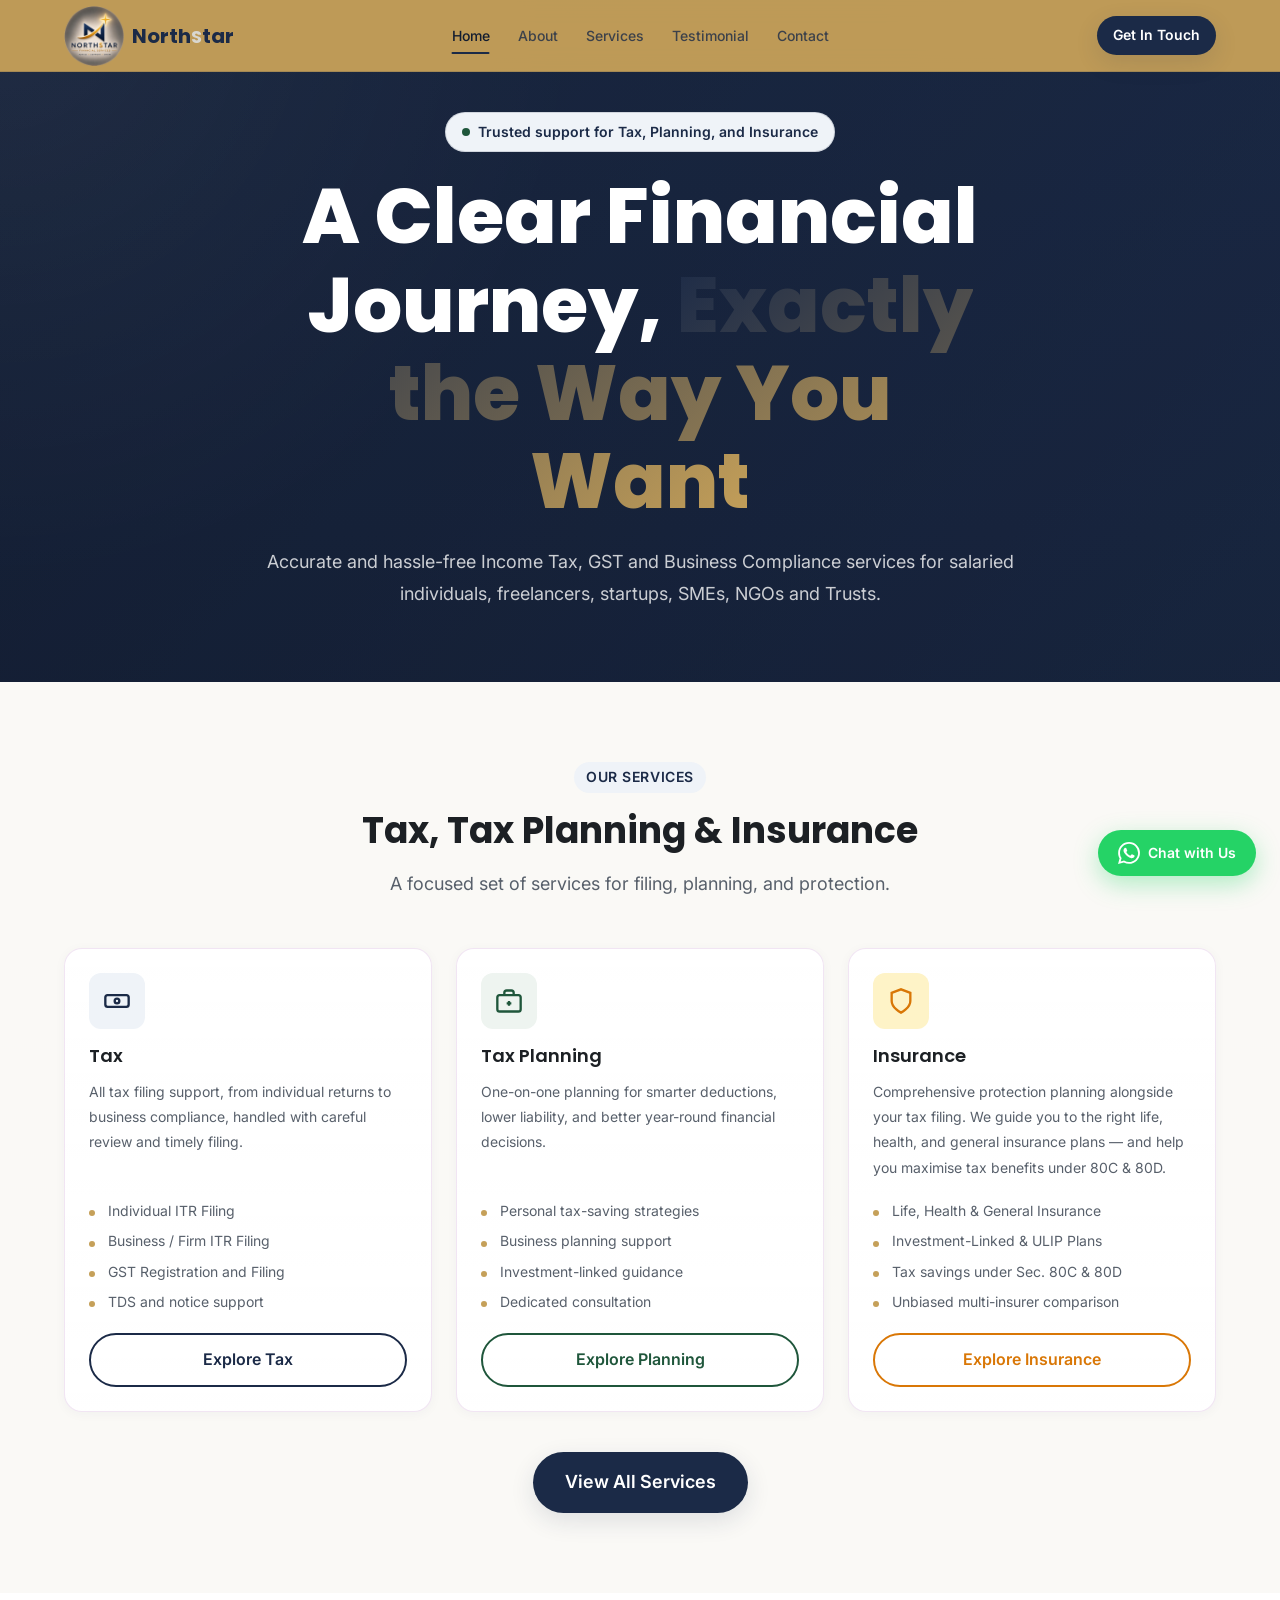
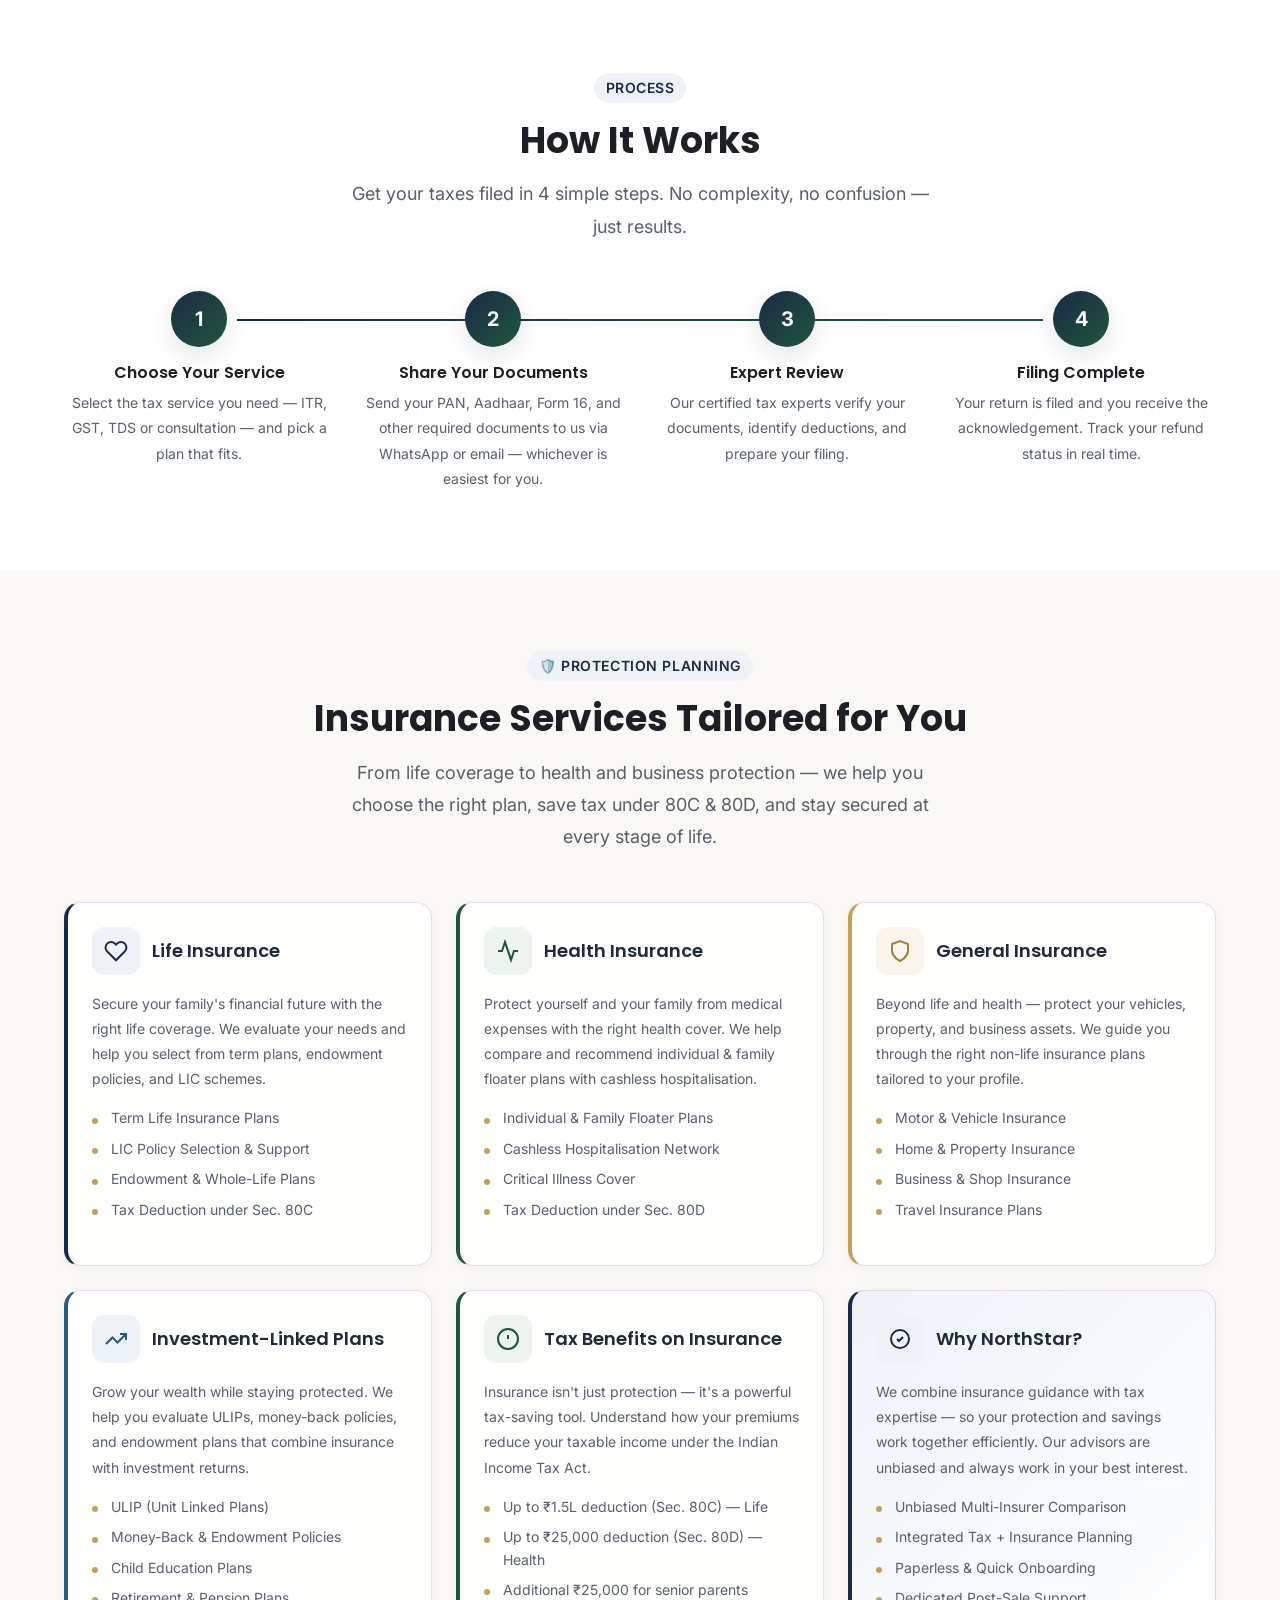
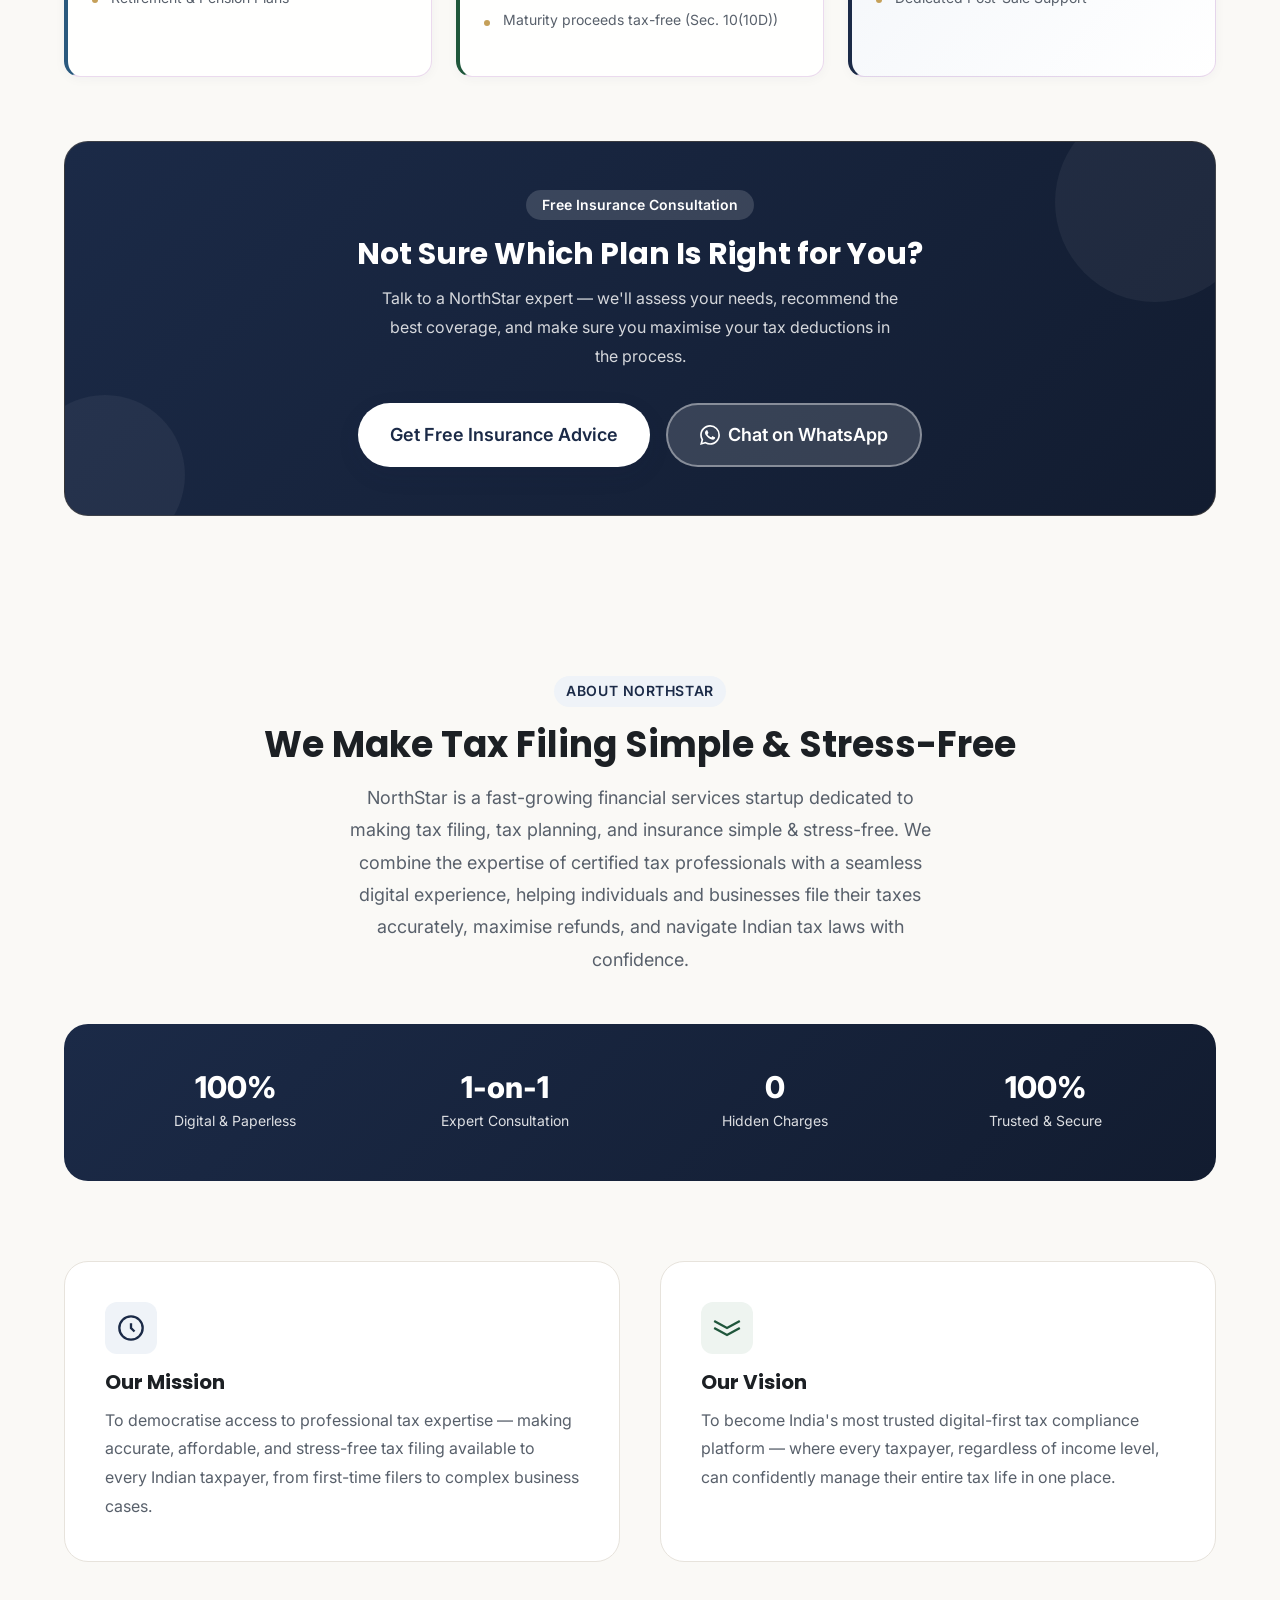
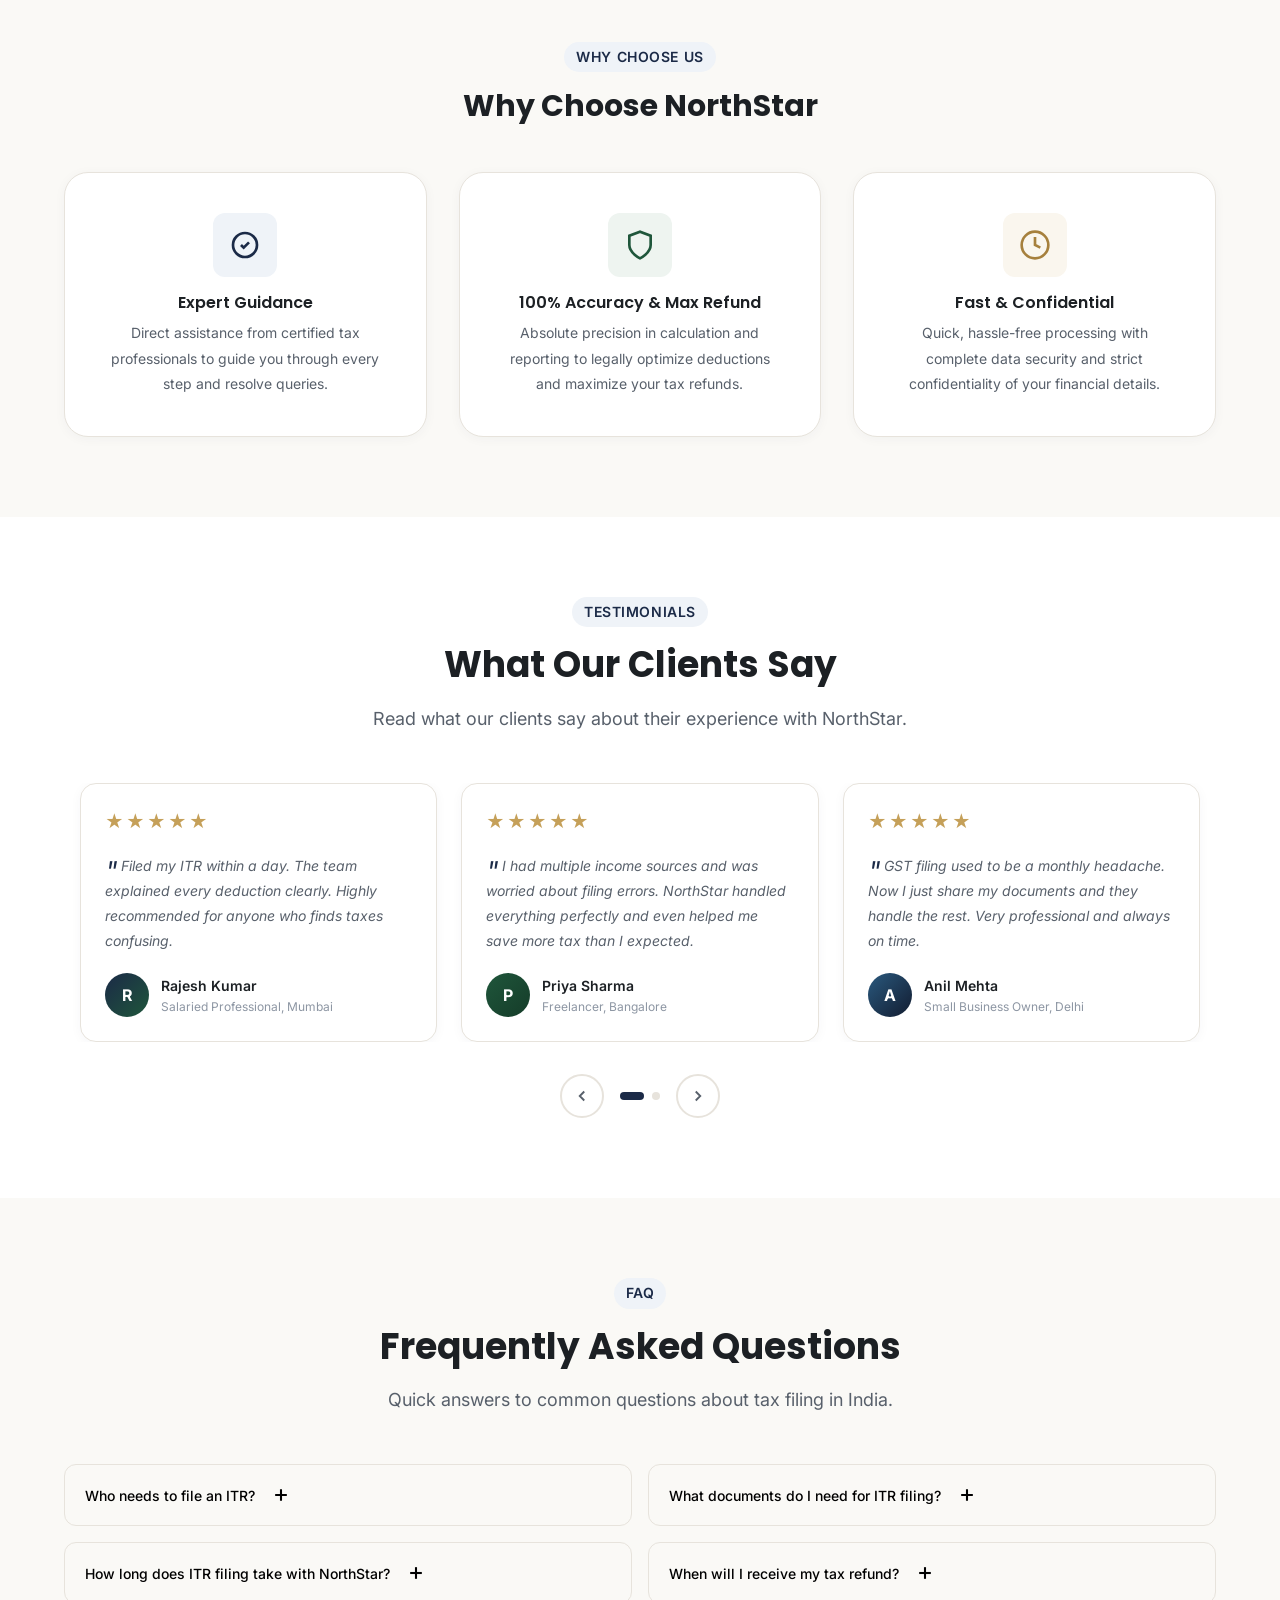
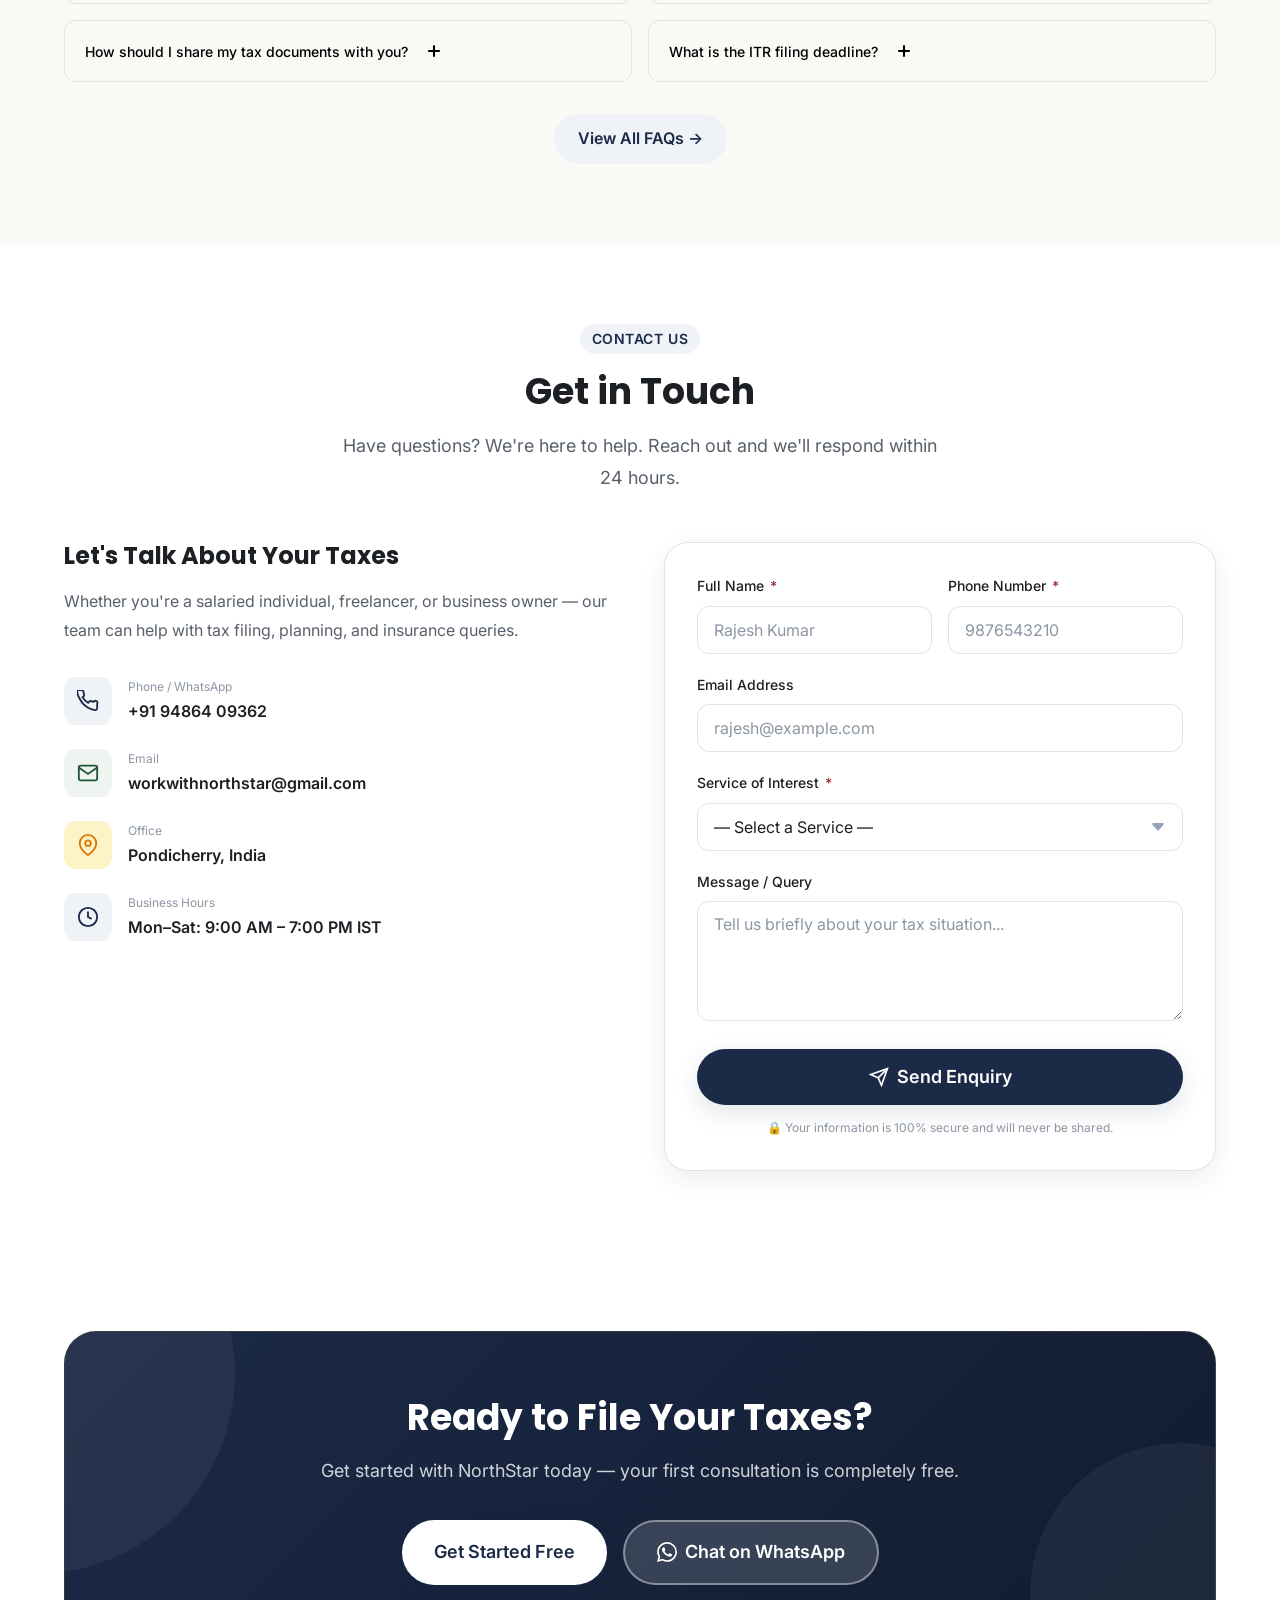
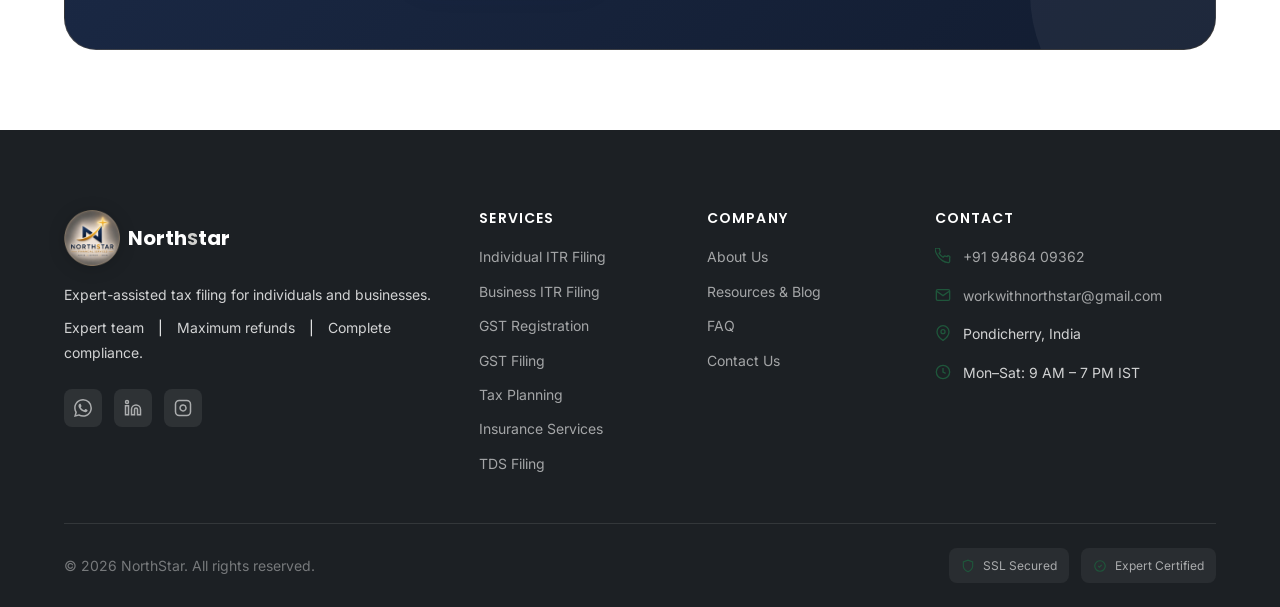
==== index.html @ 9c57ac8d "Configure git repository at project root and add frontend files" ====
<!DOCTYPE html>
<html lang="en">

<head>
  <meta charset="UTF-8" />
  <meta name="viewport" content="width=device-width, initial-scale=1.0" />
  <title>NorthStar — Tax, Tax Planning & Insurance Services</title>
  <meta name="description"
    content="NorthStar helps with income tax filing, tax planning, and insurance support, with expert guidance for individuals and businesses across India." />
  <meta name="keywords"
    content="tax services, tax planning, insurance services, income tax filing, ITR filing, GST filing, expert tax services India" />
  <link rel="canonical" href="https://www.taxease.in/" />
  <!-- OG Tags -->
  <meta property="og:title" content="NorthStar — Tax, Tax Planning & Insurance Services" />
  <meta property="og:description"
    content="Expert-guided tax filing, tax planning, and insurance support for individuals and businesses." />
  <meta property="og:type" content="website" />
  <meta property="og:url" content="https://www.taxease.in/" />
  <!-- Fonts -->
  <link rel="preconnect" href="https://fonts.googleapis.com" />
  <link rel="preconnect" href="https://fonts.gstatic.com" crossorigin />
  <link
    href="https://fonts.googleapis.com/css2?family=Inter:wght@400;500;600;700;800&family=Poppins:wght@500;600;700;800&display=swap"
    rel="stylesheet" />
  <!-- Styles -->
  <link rel="stylesheet" href="css/variables.css" />
  <link rel="stylesheet" href="css/reset.css" />
  <link rel="stylesheet" href="css/main.css" />
  <!-- Schema.org JSON-LD -->
  <script type="application/ld+json">
  {
    "@context": "https://schema.org",
    "@type": "LocalBusiness",
    "name": "NorthStar",
    "url": "https://www.taxease.in",
    "telephone": "+91-9486409362",
    "email": "workwithnorthstar@gmail.com",
    "address": {
      "@type": "PostalAddress",
      "addressLocality": "Pondicherry",
      "addressRegion": "Puducherry",
      "addressCountry": "IN"
    },
    "serviceArea": { "@type": "Country", "name": "India" },
    "hasOfferCatalog": {
      "@type": "OfferCatalog",
      "name": "Tax, Tax Planning & Insurance Services",
      "itemListElement": [
        { "@type": "Offer", "itemOffered": { "@type": "Service", "name": "Tax Filing" } },
        { "@type": "Offer", "itemOffered": { "@type": "Service", "name": "Tax Planning" } },
        { "@type": "Offer", "itemOffered": { "@type": "Service", "name": "Insurance Support" } }
      ]
    }
  }
  </script>
</head>

<body>

  <!-- ===== NAVBAR ===== -->
  <nav class="navbar navbar-dark" id="navbar" role="navigation" aria-label="Main navigation">
    <div class="container">
      <div class="navbar-inner">
        <a href="index.html" class="navbar-logo" aria-label="NorthStar Home">
          <img src="assets/images/northstar-logo.png" alt="NorthStar Financial Services" class="navbar-logo-img" />
          <span>North<span class="logo-star">S</span>tar</span>
        </a>
        <ul class="navbar-nav" role="list">
          <li><a href="#home" class="nav-link">Home</a></li>
          <li><a href="#about" class="nav-link">About</a></li>
          <li><a href="#services" class="nav-link">Services</a></li>
          <li><a href="#testimonials" class="nav-link">Testimonial</a></li>
          <li><a href="#contact" class="nav-link">Contact</a></li>
        </ul>
        <div class="navbar-actions">
          <a href="tel:+919486409362" class="navbar-phone" aria-label="Call us">
            <svg width="16" height="16" fill="none" stroke="currentColor" stroke-width="2" viewBox="0 0 24 24"
              aria-hidden="true">
              <path
                d="M22 16.92v3a2 2 0 01-2.18 2 19.79 19.79 0 01-8.63-3.07A19.5 19.5 0 013.07 9.81a19.79 19.79 0 01-3.07-8.68A2 2 0 012 .18h3a2 2 0 012 1.72 12.84 12.84 0 00.7 2.81 2 2 0 01-.45 2.11L6.09 7.91a16 16 0 006 6l1.27-1.27a2 2 0 012.11-.45 12.84 12.84 0 002.81.7A2 2 0 0122 14.92z" />
            </svg>
            +91 94864 09362
          </a>
          <a href="#contact" class="btn btn-primary btn-sm">Get In Touch</a>
        </div>
        <button class="hamburger" id="hamburger" aria-label="Toggle menu" aria-expanded="false"
          aria-controls="mobile-menu">
          <span></span><span></span><span></span>
        </button>
      </div>
    </div>
  </nav>

  <!-- Mobile Menu -->
  <div class="mobile-menu" id="mobile-menu" role="dialog" aria-label="Mobile navigation">
    <a href="#home" class="nav-link">Home</a>
    <a href="#about" class="nav-link">About</a>
    <a href="#services" class="nav-link">Services</a>
    <a href="#testimonials" class="nav-link">Testimonial</a>
    <a href="#contact" class="nav-link">Contact</a>
    <div class="mobile-menu-actions">
      <a href="tel:+919486409362" class="btn btn-outline">📞 +91 94864 09362</a>
      <a href="#contact" class="btn btn-primary">Get In Touch</a>
    </div>
  </div>

  <main>
    <!-- ===== HERO SECTION ===== -->
    <section class="hero hero-cover" id="home" aria-label="Hero">
      <div class="container">
        <div class="hero-center" style="padding: var(--sp-10) 0;">
          <div class="hero-tag hero-tag-dark">
            <span class="dot" aria-hidden="true"></span>
            Trusted support for Tax, Planning, and Insurance
          </div>
          <h1 class="hero-title">
            A Clear Financial Journey, <span class="highlight">Exactly the Way You Want</span>
          </h1>
          <p class="hero-subtitle">
            Accurate and hassle-free Income Tax, GST and Business Compliance services for salaried individuals,
            freelancers, startups, SMEs, NGOs and Trusts.
          </p>

        </div>
      </div>
    </section>


    <!-- ===== SERVICES SECTION ===== -->
    <section class="section section-alt" id="services" aria-labelledby="services-heading">
      <div class="container">
        <div class="section-header">
          <span class="section-tag">Our Services</span>
          <h2 class="section-title" id="services-heading">Tax, Tax Planning & Insurance</h2>
          <p class="section-subtitle">A focused set of services for filing, planning, and protection.</p>
        </div>
        <div class="services-grid">
          <article class="service-card featured-card">
            <div class="service-icon">
              <svg width="28" height="28" fill="none" stroke="currentColor" stroke-width="2" viewBox="0 0 24 24"
                aria-hidden="true">
                <path d="M20 7H4a2 2 0 00-2 2v6a2 2 0 002 2h16a2 2 0 002-2V9a2 2 0 00-2-2z" />
                <circle cx="12" cy="12" r="2" />
                <path d="M6 12h.01M18 12h.01" />
              </svg>
            </div>
            <h3 class="service-title">Tax</h3>
            <p class="service-desc">All tax filing support, from individual returns to business compliance, handled with
              careful review and timely filing.</p>
            <ul class="service-list">
              <li>Individual ITR Filing</li>
              <li>Business / Firm ITR Filing</li>
              <li>GST Registration and Filing</li>
              <li>TDS and notice support</li>
            </ul>
            <a href="pages/services.html" class="btn btn-outline" onclick="setService('Individual ITR Filing')">Explore
              Tax</a>
          </article>
          <article class="service-card featured-card">
            <div class="service-icon green">
              <svg width="28" height="28" fill="none" stroke="currentColor" stroke-width="2" viewBox="0 0 24 24"
                aria-hidden="true">
                <rect x="2" y="7" width="20" height="14" rx="2" />
                <path d="M16 7V5a2 2 0 00-2-2h-4a2 2 0 00-2 2v2" />
                <line x1="12" y1="12" x2="12" y2="16" />
                <line x1="10" y1="14" x2="14" y2="14" />
              </svg>
            </div>
            <h3 class="service-title">Tax Planning</h3>
            <p class="service-desc">One-on-one planning for smarter deductions, lower liability, and better year-round
              financial decisions.</p>
            <ul class="service-list">
              <li>Personal tax-saving strategies</li>
              <li>Business planning support</li>
              <li>Investment-linked guidance</li>
              <li>Dedicated consultation</li>
            </ul>
            <a href="pages/tax-planning.html" class="btn btn-outline"
              onclick="setService('Tax Planning & Consultation')">Explore Planning</a>
          </article>
          <article class="service-card featured-card" id="insurance">
            <div class="service-icon orange">
              <svg width="28" height="28" fill="none" stroke="currentColor" stroke-width="2" viewBox="0 0 24 24"
                aria-hidden="true">
                <path d="M12 22s8-4 8-10V5l-8-3-8 3v7c0 6 8 10 8 10z" />
              </svg>
            </div>
            <h3 class="service-title">Insurance</h3>
            <p class="service-desc">Comprehensive protection planning alongside your tax filing. We guide you to the
              right life, health, and general insurance plans — and help you maximise tax benefits under 80C &amp; 80D.
            </p>
            <ul class="service-list">
              <li>Life, Health &amp; General Insurance</li>
              <li>Investment-Linked &amp; ULIP Plans</li>
              <li>Tax savings under Sec. 80C &amp; 80D</li>
              <li>Unbiased multi-insurer comparison</li>
            </ul>
            <a href="pages/insurance.html" class="btn btn-outline" onclick="setService('Insurance')">Explore
              Insurance</a>
          </article>
        </div>
        <div style="text-align:center; margin-top: var(--sp-10);">
          <a href="pages/services.html" class="btn btn-primary btn-lg">View All Services</a>
        </div>
      </div>
    </section>

    <!-- ===== HOW IT WORKS ===== -->
    <section class="section" id="how-it-works" aria-labelledby="hiw-heading">
      <div class="container">
        <div class="section-header">
          <span class="section-tag">Process</span>
          <h2 class="section-title" id="hiw-heading">How It Works</h2>
          <p class="section-subtitle">Get your taxes filed in 4 simple steps. No complexity, no confusion — just
            results.</p>
        </div>
        <div class="steps-grid" role="list">
          <div class="step-item" role="listitem">
            <div class="step-number" aria-label="Step 1">1</div>
            <h3 class="step-title">Choose Your Service</h3>
            <p class="step-desc">Select the tax service you need — ITR, GST, TDS or consultation — and pick a plan that
              fits.</p>
          </div>
          <div class="step-item" role="listitem">
            <div class="step-number" aria-label="Step 2">2</div>
            <h3 class="step-title">Share Your Documents</h3>
            <p class="step-desc">Send your PAN, Aadhaar, Form 16, and other required documents to us via WhatsApp or
              email — whichever is easiest for you.</p>
          </div>
          <div class="step-item" role="listitem">
            <div class="step-number" aria-label="Step 3">3</div>
            <h3 class="step-title">Expert Review</h3>
            <p class="step-desc">Our certified tax experts verify your documents, identify deductions, and prepare your
              filing.</p>
          </div>
          <div class="step-item" role="listitem">
            <div class="step-number" aria-label="Step 4">4</div>
            <h3 class="step-title">Filing Complete</h3>
            <p class="step-desc">Your return is filed and you receive the acknowledgement. Track your refund status in
              real time.</p>
          </div>
        </div>
      </div>
    </section>

    <!-- ===== INSURANCE SECTION ===== -->
    <section class="section section-alt" id="insurance-details" aria-labelledby="insurance-heading">
      <div class="container">
        <div class="section-header">
          <span class="section-tag">🛡️ Protection Planning</span>
          <h2 class="section-title" id="insurance-heading">Insurance Services <span class="highlight">Tailored for
              You</span></h2>
          <p class="section-subtitle">From life coverage to health and business protection — we help you choose the
            right plan, save tax under 80C &amp; 80D, and stay secured at every stage of life.</p>
        </div>

        <!-- Insurance Type Cards -->
        <div class="coverage-grid" style="margin-bottom: var(--sp-16);">

          <!-- Life Insurance -->
          <div class="coverage-card" style="border-left: 4px solid var(--primary);">
            <div style="display:flex; align-items:center; gap: var(--sp-3); margin-bottom: var(--sp-4);">
              <div
                style="width:48px;height:48px;border-radius:var(--radius-md);background:var(--primary-light);display:flex;align-items:center;justify-content:center;flex-shrink:0;">
                <svg width="24" height="24" fill="none" stroke="var(--primary)" stroke-width="2" viewBox="0 0 24 24"
                  aria-hidden="true">
                  <path
                    d="M20.84 4.61a5.5 5.5 0 00-7.78 0L12 5.67l-1.06-1.06a5.5 5.5 0 00-7.78 7.78l1.06 1.06L12 21.23l7.78-7.78 1.06-1.06a5.5 5.5 0 000-7.78z" />
                </svg>
              </div>
              <h3 class="coverage-title" style="margin-bottom:0;">Life Insurance</h3>
            </div>
            <p class="coverage-desc">Secure your family's financial future with the right life coverage. We evaluate
              your needs and help you select from term plans, endowment policies, and LIC schemes.</p>
            <ul class="service-list" style="margin-top: var(--sp-4);">
              <li>Term Life Insurance Plans</li>
              <li>LIC Policy Selection &amp; Support</li>
              <li>Endowment &amp; Whole-Life Plans</li>
              <li>Tax Deduction under Sec. 80C</li>
            </ul>
          </div>

          <!-- Health Insurance -->
          <div class="coverage-card" style="border-left: 4px solid var(--secondary);">
            <div style="display:flex; align-items:center; gap: var(--sp-3); margin-bottom: var(--sp-4);">
              <div
                style="width:48px;height:48px;border-radius:var(--radius-md);background:var(--secondary-light);display:flex;align-items:center;justify-content:center;flex-shrink:0;">
                <svg width="24" height="24" fill="none" stroke="var(--secondary)" stroke-width="2" viewBox="0 0 24 24"
                  aria-hidden="true">
                  <path d="M22 12h-4l-3 9L9 3l-3 9H2" />
                </svg>
              </div>
              <h3 class="coverage-title" style="margin-bottom:0;">Health Insurance</h3>
            </div>
            <p class="coverage-desc">Protect yourself and your family from medical expenses with the right health cover.
              We help compare and recommend individual &amp; family floater plans with cashless hospitalisation.</p>
            <ul class="service-list" style="margin-top: var(--sp-4);">
              <li>Individual &amp; Family Floater Plans</li>
              <li>Cashless Hospitalisation Network</li>
              <li>Critical Illness Cover</li>
              <li>Tax Deduction under Sec. 80D</li>
            </ul>
          </div>

          <!-- General Insurance -->
          <div class="coverage-card" style="border-left: 4px solid var(--accent);">
            <div style="display:flex; align-items:center; gap: var(--sp-3); margin-bottom: var(--sp-4);">
              <div
                style="width:48px;height:48px;border-radius:var(--radius-md);background:var(--accent-light);display:flex;align-items:center;justify-content:center;flex-shrink:0;">
                <svg width="24" height="24" fill="none" stroke="var(--accent-dark)" stroke-width="2" viewBox="0 0 24 24"
                  aria-hidden="true">
                  <path d="M12 22s8-4 8-10V5l-8-3-8 3v7c0 6 8 10 8 10z" />
                </svg>
              </div>
              <h3 class="coverage-title" style="margin-bottom:0;">General Insurance</h3>
            </div>
            <p class="coverage-desc">Beyond life and health — protect your vehicles, property, and business assets. We
              guide you through the right non-life insurance plans tailored to your profile.</p>
            <ul class="service-list" style="margin-top: var(--sp-4);">
              <li>Motor &amp; Vehicle Insurance</li>
              <li>Home &amp; Property Insurance</li>
              <li>Business &amp; Shop Insurance</li>
              <li>Travel Insurance Plans</li>
            </ul>
          </div>

          <!-- Investment-Linked Insurance -->
          <div class="coverage-card" style="border-left: 4px solid var(--info);">
            <div style="display:flex; align-items:center; gap: var(--sp-3); margin-bottom: var(--sp-4);">
              <div
                style="width:48px;height:48px;border-radius:var(--radius-md);background:var(--info-bg);display:flex;align-items:center;justify-content:center;flex-shrink:0;">
                <svg width="24" height="24" fill="none" stroke="var(--info)" stroke-width="2" viewBox="0 0 24 24"
                  aria-hidden="true">
                  <polyline points="22 7 13.5 15.5 8.5 10.5 2 17" />
                  <polyline points="16 7 22 7 22 13" />
                </svg>
              </div>
              <h3 class="coverage-title" style="margin-bottom:0;">Investment-Linked Plans</h3>
            </div>
            <p class="coverage-desc">Grow your wealth while staying protected. We help you evaluate ULIPs, money-back
              policies, and endowment plans that combine insurance with investment returns.</p>
            <ul class="service-list" style="margin-top: var(--sp-4);">
              <li>ULIP (Unit Linked Plans)</li>
              <li>Money-Back &amp; Endowment Policies</li>
              <li>Child Education Plans</li>
              <li>Retirement &amp; Pension Plans</li>
            </ul>
          </div>

          <!-- Tax Benefits -->
          <div class="coverage-card" style="border-left: 4px solid var(--secondary);">
            <div style="display:flex; align-items:center; gap: var(--sp-3); margin-bottom: var(--sp-4);">
              <div
                style="width:48px;height:48px;border-radius:var(--radius-md);background:var(--secondary-light);display:flex;align-items:center;justify-content:center;flex-shrink:0;">
                <svg width="24" height="24" fill="none" stroke="var(--secondary)" stroke-width="2" viewBox="0 0 24 24"
                  aria-hidden="true">
                  <circle cx="12" cy="12" r="10" />
                  <line x1="12" y1="8" x2="12" y2="12" />
                  <line x1="12" y1="16" x2="12.01" y2="16" />
                </svg>
              </div>
              <h3 class="coverage-title" style="margin-bottom:0;">Tax Benefits on Insurance</h3>
            </div>
            <p class="coverage-desc">Insurance isn't just protection — it's a powerful tax-saving tool. Understand how
              your premiums reduce your taxable income under the Indian Income Tax Act.</p>
            <ul class="service-list" style="margin-top: var(--sp-4);">
              <li>Up to ₹1.5L deduction (Sec. 80C) — Life</li>
              <li>Up to ₹25,000 deduction (Sec. 80D) — Health</li>
              <li>Additional ₹25,000 for senior parents</li>
              <li>Maturity proceeds tax-free (Sec. 10(10D))</li>
            </ul>
          </div>

          <!-- Why NorthStar for Insurance -->
          <div class="coverage-card"
            style="border-left: 4px solid var(--primary); background: linear-gradient(135deg, var(--primary-light), #fff);">
            <div style="display:flex; align-items:center; gap: var(--sp-3); margin-bottom: var(--sp-4);">
              <div
                style="width:48px;height:48px;border-radius:var(--radius-md);background:var(--primary-light);display:flex;align-items:center;justify-content:center;flex-shrink:0;">
                <svg width="24" height="24" fill="none" stroke="var(--primary)" stroke-width="2" viewBox="0 0 24 24"
                  aria-hidden="true">
                  <path d="M9 12l2 2 4-4m6 2a9 9 0 11-18 0 9 9 0 0118 0z" />
                </svg>
              </div>
              <h3 class="coverage-title" style="margin-bottom:0;">Why NorthStar?</h3>
            </div>
            <p class="coverage-desc">We combine insurance guidance with tax expertise — so your protection and savings
              work together efficiently. Our advisors are unbiased and always work in your best interest.</p>
            <ul class="service-list" style="margin-top: var(--sp-4);">
              <li>Unbiased Multi-Insurer Comparison</li>
              <li>Integrated Tax + Insurance Planning</li>
              <li>Paperless &amp; Quick Onboarding</li>
              <li>Dedicated Post-Sale Support</li>
            </ul>
          </div>
        </div>

        <!-- Bottom CTA Banner -->
        <div
          style="background: linear-gradient(135deg, var(--primary), var(--primary-dark)); border: 1px solid rgba(var(--accent-rgb), 0.2); border-radius: var(--radius-xl); padding: var(--sp-12) var(--sp-16); text-align: center; color: #fff; position: relative; overflow: hidden;">
          <div
            style="position:absolute;top:-40px;right:-40px;width:200px;height:200px;background:rgba(255,255,255,0.05);border-radius:50%;">
          </div>
          <div
            style="position:absolute;bottom:-40px;left:-40px;width:160px;height:160px;background:rgba(255,255,255,0.05);border-radius:50%;">
          </div>
          <div style="position:relative;z-index:1;">
            <span
              style="display:inline-block;background:rgba(255,255,255,0.15);padding: var(--sp-1) var(--sp-4);border-radius:var(--radius-full);font-size:var(--text-sm);font-weight:var(--fw-semi);margin-bottom:var(--sp-4);">Free
              Insurance Consultation</span>
            <h3
              style="font-size: clamp(var(--text-xl), 3vw, var(--text-3xl)); font-weight: var(--fw-bold); margin-bottom: var(--sp-3); color:#fff;">
              Not Sure Which Plan Is Right for You?</h3>
            <p
              style="color: rgba(255,255,255,0.82); max-width: 520px; margin: 0 auto var(--sp-8); line-height: var(--lh-relaxed);">
              Talk to a NorthStar expert — we'll assess your needs, recommend the best coverage, and make sure you
              maximise your tax deductions in the process.</p>
            <div style="display:flex; gap: var(--sp-4); justify-content: center; flex-wrap: wrap;">
              <a href="#contact" class="btn btn-white btn-lg" onclick="setService('Insurance')">Get Free Insurance
                Advice</a>
              <a href="https://wa.me/919486409362?text=Hi%2C%20I%27d%20like%20to%20know%20more%20about%20your%20insurance%20services."
                target="_blank" rel="noopener" class="btn btn-lg"
                style="background:rgba(255,255,255,0.15); color:#fff; border: 2px solid rgba(255,255,255,0.4);">
                <svg width="20" height="20" viewBox="0 0 24 24" fill="currentColor" aria-hidden="true">
                  <path
                    d="M17.472 14.382c-.297-.149-1.758-.867-2.03-.967-.273-.099-.471-.148-.67.15-.197.297-.767.966-.94 1.164-.173.199-.347.223-.644.075-.297-.15-1.255-.463-2.39-1.475-.883-.788-1.48-1.761-1.653-2.059-.173-.297-.018-.458.13-.606.134-.133.298-.347.446-.52.149-.174.198-.298.298-.497.099-.198.05-.371-.025-.52-.075-.149-.669-1.612-.916-2.207-.242-.579-.487-.5-.669-.51-.173-.008-.371-.01-.57-.01-.198 0-.52.074-.792.372-.272.297-1.04 1.016-1.04 2.479 0 1.462 1.065 2.875 1.213 3.074.149.198 2.096 3.2 5.077 4.487.709.306 1.262.489 1.694.625.712.227 1.36.195 1.871.118.571-.085 1.758-.719 2.006-1.413.248-.694.248-1.289.173-1.413-.074-.124-.272-.198-.57-.347m-5.421 7.403h-.004a9.87 9.87 0 01-5.031-1.378l-.361-.214-3.741.982.998-3.648-.235-.374a9.86 9.86 0 01-1.51-5.26c.001-5.45 4.436-9.884 9.888-9.884 2.64 0 5.122 1.03 6.988 2.898a9.825 9.825 0 012.893 6.994c-.003 5.45-4.437 9.884-9.885 9.884m8.413-18.297A11.815 11.815 0 0012.05 0C5.495 0 .16 5.335.157 11.892c0 2.096.547 4.142 1.588 5.945L.057 24l6.305-1.654a11.882 11.882 0 005.683 1.448h.005c6.554 0 11.89-5.335 11.893-11.893a11.821 11.821 0 00-3.48-8.413z" />
                </svg>
                Chat on WhatsApp
              </a>
            </div>
          </div>
        </div>
      </div>
    </section>

    <!-- ===== ABOUT US SECTION ===== -->
    <section class="section section-alt" id="about" aria-labelledby="about-heading">
      <div class="container">
        <div class="section-header">
          <span class="section-tag">About NorthStar</span>
          <h2 class="section-title" id="about-heading">We Make <span class="highlight">Tax Filing</span> Simple &amp;
            Stress-Free</h2>
          <p class="section-subtitle">NorthStar is a fast-growing financial services startup dedicated to making tax
            filing, tax planning, and insurance simple &amp; stress-free. We combine the expertise of certified tax
            professionals with a seamless digital experience, helping individuals and businesses file their taxes
            accurately, maximise refunds, and navigate Indian tax laws with confidence.</p>
        </div>

        <!-- Stats -->
        <div
          style="background: linear-gradient(135deg, var(--primary), var(--primary-dark)); border-radius: var(--radius-xl); padding: var(--sp-12); margin-bottom: var(--sp-20); color: #fff;">
          <div class="trust-bar-grid">
            <div class="trust-stat">
              <div class="trust-stat-value">100%</div>
              <div class="trust-stat-label">Digital &amp; Paperless</div>
            </div>
            <div class="trust-stat">
              <div class="trust-stat-value">1-on-1</div>
              <div class="trust-stat-label">Expert Consultation</div>
            </div>
            <div class="trust-stat">
              <div class="trust-stat-value">0</div>
              <div class="trust-stat-label">Hidden Charges</div>
            </div>
            <div class="trust-stat">
              <div class="trust-stat-value">100%</div>
              <div class="trust-stat-label">Trusted &amp; Secure</div>
            </div>
          </div>
        </div>

        <!-- Mission & Vision -->
        <div style="display:grid; grid-template-columns:1fr 1fr; gap: var(--sp-10); margin-bottom: var(--sp-20);">
          <div
            style="background: var(--bg-white); border-radius: var(--radius-xl); padding: var(--sp-10); border: 1px solid var(--border);">
            <div
              style="width:52px;height:52px;border-radius:var(--radius-md);display:flex;align-items:center;justify-content:center;margin-bottom:var(--sp-4);background:var(--primary-light);">
              <svg width="28" height="28" fill="none" stroke="var(--primary)" stroke-width="2" viewBox="0 0 24 24">
                <circle cx="12" cy="12" r="10" />
                <path d="M12 8v4l3 3" />
              </svg>
            </div>
            <h3 style="font-size: var(--text-xl); margin-bottom: var(--sp-3);">Our Mission</h3>
            <p style="color: var(--text-secondary); line-height: var(--lh-relaxed);">To democratise access to
              professional tax expertise — making accurate, affordable, and stress-free tax filing available to every
              Indian taxpayer, from first-time filers to complex business cases.</p>
          </div>
          <div
            style="background: var(--bg-white); border-radius: var(--radius-xl); padding: var(--sp-10); border: 1px solid var(--border);">
            <div
              style="width:52px;height:52px;border-radius:var(--radius-md);display:flex;align-items:center;justify-content:center;margin-bottom:var(--sp-4);background:var(--secondary-light);">
              <svg width="28" height="28" fill="none" stroke="var(--secondary)" stroke-width="2" viewBox="0 0 24 24">
                <path d="M1 6l11 6 11-6M1 12l11 6 11-6" />
              </svg>
            </div>
            <h3 style="font-size: var(--text-xl); margin-bottom: var(--sp-3);">Our Vision</h3>
            <p style="color: var(--text-secondary); line-height: var(--lh-relaxed);">To become India's most trusted
              digital-first tax compliance platform — where every taxpayer, regardless of income level, can confidently
              manage their entire tax life in one place.</p>
          </div>
        </div>



        <!-- Certifications -->
        <div class="section-header" style="margin-bottom: var(--sp-12);">
          <span class="section-tag">Why Choose Us</span>
          <h3 class="section-title" style="font-size: var(--text-3xl);">Why Choose NorthStar</h3>
        </div>
        <div style="display:grid; grid-template-columns:repeat(3,1fr); gap: var(--sp-8);">
          <div
            style="background:var(--bg-white);border-radius:var(--radius-xl);padding:var(--sp-10);border:1px solid var(--border);text-align:center;box-shadow:var(--shadow-sm);">
            <div
              style="width:64px;height:64px;margin:0 auto var(--sp-4);background:var(--primary-light);border-radius:var(--radius-md);display:flex;align-items:center;justify-content:center;color:var(--primary);">
              <svg width="32" height="32" fill="none" stroke="currentColor" stroke-width="2" viewBox="0 0 24 24">
                <path d="M9 12l2 2 4-4m6 2a9 9 0 11-18 0 9 9 0 0118 0z" />
              </svg>
            </div>
            <h4 style="font-weight:var(--fw-semi);margin-bottom:var(--sp-2);">Expert Guidance</h4>
            <p style="font-size:var(--text-sm);color:var(--text-secondary);">Direct assistance from certified tax
              professionals to guide you through every step and resolve queries.</p>
          </div>
          <div
            style="background:var(--bg-white);border-radius:var(--radius-xl);padding:var(--sp-10);border:1px solid var(--border);text-align:center;box-shadow:var(--shadow-sm);">
            <div
              style="width:64px;height:64px;margin:0 auto var(--sp-4);background:var(--secondary-light);border-radius:var(--radius-md);display:flex;align-items:center;justify-content:center;color:var(--secondary);">
              <svg width="32" height="32" fill="none" stroke="currentColor" stroke-width="2" viewBox="0 0 24 24">
                <path d="M12 22s8-4 8-10V5l-8-3-8 3v7c0 6 8 10 8 10z" />
              </svg>
            </div>
            <h4 style="font-weight:var(--fw-semi);margin-bottom:var(--sp-2);">100% Accuracy &amp; Max Refund</h4>
            <p style="font-size:var(--text-sm);color:var(--text-secondary);">Absolute precision in calculation and
              reporting to legally optimize deductions and maximize your tax refunds.</p>
          </div>
          <div
            style="background:var(--bg-white);border-radius:var(--radius-xl);padding:var(--sp-10);border:1px solid var(--border);text-align:center;box-shadow:var(--shadow-sm);">
            <div
              style="width:64px;height:64px;margin:0 auto var(--sp-4);background:var(--accent-light);border-radius:var(--radius-md);display:flex;align-items:center;justify-content:center;color:var(--accent-dark);">
              <svg width="32" height="32" fill="none" stroke="currentColor" stroke-width="2" viewBox="0 0 24 24">
                <circle cx="12" cy="12" r="10" />
                <path d="M12 6v6l4 2" />
              </svg>
            </div>
            <h4 style="font-weight:var(--fw-semi);margin-bottom:var(--sp-2);">Fast &amp; Confidential</h4>
            <p style="font-size:var(--text-sm);color:var(--text-secondary);">Quick, hassle-free processing with complete
              data security and strict confidentiality of your financial details.</p>
          </div>
        </div>
      </div>
    </section>

    <!-- ===== TESTIMONIALS ===== -->
    <section class="section" id="testimonials" aria-labelledby="testimonials-heading">
      <div class="container">
        <div class="section-header">
          <span class="section-tag">Testimonials</span>
          <h2 class="section-title" id="testimonials-heading">What Our Clients Say</h2>
          <p class="section-subtitle">Read what our clients say about their experience with NorthStar.</p>
        </div>
        <div class="testimonials-carousel" id="testimonials-carousel" aria-label="Client testimonials carousel"
          aria-live="polite">
          <div class="testimonials-track" id="testimonials-track">
            <div class="testimonial-slide">
              <div class="testimonials-grid">
                <article class="testimonial-card">
                  <div class="testimonial-stars" aria-label="5 out of 5 stars">★★★★★</div>
                  <p class="testimonial-text">Filed my ITR within a day. The team explained every deduction clearly.
                    Highly recommended for anyone who finds taxes confusing.</p>
                  <div class="testimonial-author">
                    <div class="testimonial-avatar" aria-hidden="true">R</div>
                    <div>
                      <div class="testimonial-name">Rajesh Kumar</div>
                      <div class="testimonial-role">Salaried Professional, Mumbai</div>
                    </div>
                  </div>
                </article>
                <article class="testimonial-card">
                  <div class="testimonial-stars" aria-label="5 out of 5 stars">★★★★★</div>
                  <p class="testimonial-text">I had multiple income sources and was worried about filing errors.
                    NorthStar handled everything perfectly and even helped me save more tax than I expected.</p>
                  <div class="testimonial-author">
                    <div class="testimonial-avatar"
                      style="background: linear-gradient(135deg, var(--secondary), var(--secondary-dark));"
                      aria-hidden="true">P</div>
                    <div>
                      <div class="testimonial-name">Priya Sharma</div>
                      <div class="testimonial-role">Freelancer, Bangalore</div>
                    </div>
                  </div>
                </article>
                <article class="testimonial-card">
                  <div class="testimonial-stars" aria-label="5 out of 5 stars">★★★★★</div>
                  <p class="testimonial-text">GST filing used to be a monthly headache. Now I just share my documents
                    and they handle the rest. Very professional and always on time.</p>
                  <div class="testimonial-author">
                    <div class="testimonial-avatar"
                      style="background: linear-gradient(135deg, var(--info), var(--primary-dark));" aria-hidden="true">
                      A</div>
                    <div>
                      <div class="testimonial-name">Anil Mehta</div>
                      <div class="testimonial-role">Small Business Owner, Delhi</div>
                    </div>
                  </div>
                </article>
              </div>
            </div>
            <div class="testimonial-slide">
              <div class="testimonials-grid">
                <article class="testimonial-card">
                  <div class="testimonial-stars" aria-label="5 out of 5 stars">★★★★★</div>
                  <p class="testimonial-text">I received a notice from the IT department and was panicking. NorthStar
                    resolved it within 48 hours. Their expertise is unmatched.</p>
                  <div class="testimonial-author">
                    <div class="testimonial-avatar"
                      style="background: linear-gradient(135deg, var(--accent), var(--accent-dark));"
                      aria-hidden="true">S</div>
                    <div>
                      <div class="testimonial-name">Sunita Joshi</div>
                      <div class="testimonial-role">Business Owner, Pune</div>
                    </div>
                  </div>
                </article>
                <article class="testimonial-card">
                  <div class="testimonial-stars" aria-label="4 out of 5 stars">★★★★★</div>
                  <p class="testimonial-text">Best tax filing experience. The dashboard makes it so easy to track the
                    status. Refund came in 3 weeks. Will definitely use again!</p>
                  <div class="testimonial-author">
                    <div class="testimonial-avatar"
                      style="background: linear-gradient(135deg, var(--error), var(--primary-dark));"
                      aria-hidden="true">V</div>
                    <div>
                      <div class="testimonial-name">Vikram Nair</div>
                      <div class="testimonial-role">IT Professional, Hyderabad</div>
                    </div>
                  </div>
                </article>
                <article class="testimonial-card">
                  <div class="testimonial-stars" aria-label="5 out of 5 stars">★★★★★</div>
                  <p class="testimonial-text">As a first-time taxpayer I was completely lost. The team guided me step by
                    step. Super patient and professional. Highly recommended!</p>
                  <div class="testimonial-author">
                    <div class="testimonial-avatar"
                      style="background: linear-gradient(135deg, var(--info), var(--primary-dark));" aria-hidden="true">
                      N</div>
                    <div>
                      <div class="testimonial-name">Neha Verma</div>
                      <div class="testimonial-role">First-time Taxpayer, Chennai</div>
                    </div>
                  </div>
                </article>
              </div>
            </div>
          </div>
        </div>
        <div class="carousel-controls" role="group" aria-label="Carousel navigation">
          <button class="carousel-btn" id="prev-btn" onclick="carouselPrev()" aria-label="Previous testimonials">
            <svg width="18" height="18" fill="none" stroke="currentColor" stroke-width="2.5" viewBox="0 0 24 24"
              aria-hidden="true">
              <polyline points="15,18 9,12 15,6" />
            </svg>
          </button>
          <div class="carousel-dots" role="list" id="carousel-dots" aria-label="Slide indicators">
            <div class="carousel-dot active" role="listitem" aria-label="Slide 1" aria-current="true"></div>
            <div class="carousel-dot" role="listitem" aria-label="Slide 2"></div>
          </div>
          <button class="carousel-btn" id="next-btn" onclick="carouselNext()" aria-label="Next testimonials">
            <svg width="18" height="18" fill="none" stroke="currentColor" stroke-width="2.5" viewBox="0 0 24 24"
              aria-hidden="true">
              <polyline points="9,18 15,12 9,6" />
            </svg>
          </button>
        </div>
      </div>
    </section>

    <!-- ===== FAQ SECTION ===== -->
    <section class="section section-alt" id="faq" aria-labelledby="faq-heading">
      <div class="container">
        <div class="section-header">
          <span class="section-tag">FAQ</span>
          <h2 class="section-title" id="faq-heading">Frequently Asked Questions</h2>
          <p class="section-subtitle">Quick answers to common questions about tax filing in India.</p>
        </div>
        <div class="faq-grid" id="faq-grid">
          <div class="faq-item">
            <button class="faq-question" onclick="toggleFaq(this)" aria-expanded="false">
              Who needs to file an ITR?
              <svg class="faq-icon" fill="none" stroke="currentColor" stroke-width="2.5" viewBox="0 0 24 24"
                aria-hidden="true">
                <line x1="12" y1="5" x2="12" y2="19" />
                <line x1="5" y1="12" x2="19" y2="12" />
              </svg>
            </button>
            <div class="faq-answer" role="region">
              <div class="faq-answer-inner">Any individual with income above the basic exemption limit (₹2.5 lakh for
                those below 60 years) must file an ITR. It's also mandatory if you have foreign income, own foreign
                assets, or wish to claim a refund.</div>
            </div>
          </div>
          <div class="faq-item">
            <button class="faq-question" onclick="toggleFaq(this)" aria-expanded="false">
              What documents do I need for ITR filing?
              <svg class="faq-icon" fill="none" stroke="currentColor" stroke-width="2.5" viewBox="0 0 24 24"
                aria-hidden="true">
                <line x1="12" y1="5" x2="12" y2="19" />
                <line x1="5" y1="12" x2="19" y2="12" />
              </svg>
            </button>
            <div class="faq-answer" role="region">
              <div class="faq-answer-inner">You'll need your PAN card, Aadhaar, Form 16 (from employer), bank account
                details, investment proof (80C, 80D), and details of any other income sources like rent or capital
                gains.</div>
            </div>
          </div>
          <div class="faq-item">
            <button class="faq-question" onclick="toggleFaq(this)" aria-expanded="false">
              How long does ITR filing take with NorthStar?
              <svg class="faq-icon" fill="none" stroke="currentColor" stroke-width="2.5" viewBox="0 0 24 24"
                aria-hidden="true">
                <line x1="12" y1="5" x2="12" y2="19" />
                <line x1="5" y1="12" x2="19" y2="12" />
              </svg>
            </button>
            <div class="faq-answer" role="region">
              <div class="faq-answer-inner">For most salaried individuals, we complete the filing within 24 hours of
                receiving all documents. Complex cases such as business returns may take 2–3 working days.</div>
            </div>
          </div>
          <div class="faq-item">
            <button class="faq-question" onclick="toggleFaq(this)" aria-expanded="false">
              When will I receive my tax refund?
              <svg class="faq-icon" fill="none" stroke="currentColor" stroke-width="2.5" viewBox="0 0 24 24"
                aria-hidden="true">
                <line x1="12" y1="5" x2="12" y2="19" />
                <line x1="5" y1="12" x2="19" y2="12" />
              </svg>
            </button>
            <div class="faq-answer" role="region">
              <div class="faq-answer-inner">After your ITR is filed and verified (e-verification via Aadhaar OTP), the
                Income Tax Department typically processes refunds within 2–6 weeks, directly into your bank account.
              </div>
            </div>
          </div>
          <div class="faq-item">
            <button class="faq-question" onclick="toggleFaq(this)" aria-expanded="false">
              How should I share my tax documents with you?
              <svg class="faq-icon" fill="none" stroke="currentColor" stroke-width="2.5" viewBox="0 0 24 24"
                aria-hidden="true">
                <line x1="12" y1="5" x2="12" y2="19" />
                <line x1="5" y1="12" x2="19" y2="12" />
              </svg>
            </button>
            <div class="faq-answer" role="region">
              <div class="faq-answer-inner">You can securely share your documents directly with our tax experts via
                WhatsApp or email. We do not host, store, or receive your documents on our servers, ensuring your
                sensitive financial data remains completely confidential.</div>
            </div>
          </div>
          <div class="faq-item">
            <button class="faq-question" onclick="toggleFaq(this)" aria-expanded="false">
              What is the ITR filing deadline?
              <svg class="faq-icon" fill="none" stroke="currentColor" stroke-width="2.5" viewBox="0 0 24 24"
                aria-hidden="true">
                <line x1="12" y1="5" x2="12" y2="19" />
                <line x1="5" y1="12" x2="19" y2="12" />
              </svg>
            </button>
            <div class="faq-answer" role="region">
              <div class="faq-answer-inner">For most individuals, the ITR filing deadline is July 31st of the assessment
                year (e.g., July 31, 2025 for AY 2025-26). Business taxpayers requiring audit have until October 31st.
                Late filing attracts a penalty up to ₹5,000.</div>
            </div>
          </div>
        </div>
        <div style="text-align:center; margin-top: var(--sp-8);">
          <a href="pages/faq.html" class="btn btn-ghost">View All FAQs →</a>
        </div>
      </div>
    </section>

    <!-- ===== CONTACT SECTION ===== -->
    <section class="section" id="contact" aria-labelledby="contact-heading">
      <div class="container">
        <div class="section-header">
          <span class="section-tag">Contact Us</span>
          <h2 class="section-title" id="contact-heading">Get in Touch</h2>
          <p class="section-subtitle">Have questions? We're here to help. Reach out and we'll respond within 24 hours.
          </p>
        </div>
        <div class="contact-grid">
          <div class="contact-info">
            <h3 class="contact-info-title">Let's Talk About Your Taxes</h3>
            <p class="contact-info-desc">Whether you're a salaried individual, freelancer, or business owner — our team
              can help with tax filing, planning, and insurance queries.</p>
            <div class="contact-method">
              <div class="contact-method-icon blue" aria-hidden="true">
                <svg width="22" height="22" fill="none" stroke="currentColor" stroke-width="2" viewBox="0 0 24 24">
                  <path
                    d="M22 16.92v3a2 2 0 01-2.18 2 19.79 19.79 0 01-8.63-3.07A19.5 19.5 0 013.07 9.81a19.79 19.79 0 01-3.07-8.68A2 2 0 012 .18h3a2 2 0 012 1.72 12.84 12.84 0 00.7 2.81 2 2 0 01-.45 2.11L6.09 7.91a16 16 0 006 6l1.27-1.27a2 2 0 012.11-.45 12.84 12.84 0 002.81.7A2 2 0 0122 14.92z" />
                </svg>
              </div>
              <div>
                <div class="contact-method-label">Phone / WhatsApp</div>
                <div class="contact-method-value"><a href="tel:+919486409362">+91 94864 09362</a></div>
              </div>
            </div>
            <div class="contact-method">
              <div class="contact-method-icon green" aria-hidden="true">
                <svg width="22" height="22" fill="none" stroke="currentColor" stroke-width="2" viewBox="0 0 24 24">
                  <path d="M4 4h16c1.1 0 2 .9 2 2v12c0 1.1-.9 2-2 2H4c-1.1 0-2-.9-2-2V6c0-1.1.9-2 2-2z" />
                  <polyline points="22,6 12,13 2,6" />
                </svg>
              </div>
              <div>
                <div class="contact-method-label">Email</div>
                <div class="contact-method-value"><a
                    href="mailto:workwithnorthstar@gmail.com">workwithnorthstar@gmail.com</a></div>
              </div>
            </div>
            <div class="contact-method">
              <div class="contact-method-icon orange" aria-hidden="true">
                <svg width="22" height="22" fill="none" stroke="currentColor" stroke-width="2" viewBox="0 0 24 24">
                  <path d="M21 10c0 7-9 13-9 13s-9-6-9-13a9 9 0 0118 0z" />
                  <circle cx="12" cy="10" r="3" />
                </svg>
              </div>
              <div>
                <div class="contact-method-label">Office</div>
                <div class="contact-method-value">Pondicherry, India</div>
              </div>
            </div>
            <div class="contact-method">
              <div class="contact-method-icon blue" aria-hidden="true">
                <svg width="22" height="22" fill="none" stroke="currentColor" stroke-width="2" viewBox="0 0 24 24">
                  <circle cx="12" cy="12" r="10" />
                  <polyline points="12,6 12,12 16,14" />
                </svg>
              </div>
              <div>
                <div class="contact-method-label">Business Hours</div>
                <div class="contact-method-value">Mon–Sat: 9:00 AM – 7:00 PM IST</div>
              </div>
            </div>
          </div>

          <div class="contact-form-card">
            <div class="success-message" id="form-success" role="alert">
              <svg width="20" height="20" fill="none" stroke="currentColor" stroke-width="2.5" viewBox="0 0 24 24"
                aria-hidden="true">
                <path d="M9 12l2 2 4-4m6 2a9 9 0 11-18 0 9 9 0 0118 0z" />
              </svg>
              <div><strong>Thank you!</strong> We've received your enquiry and will get back to you within 24 hours.
              </div>
            </div>
            <div class="error-message" id="form-error" role="alert">
              <svg width="20" height="20" fill="none" stroke="currentColor" stroke-width="2.5" viewBox="0 0 24 24"
                aria-hidden="true">
                <circle cx="12" cy="12" r="10" />
                <line x1="15" y1="9" x2="9" y2="15" />
                <line x1="9" y1="9" x2="15" y2="15" />
              </svg>
              <div><span id="form-error-text">Something went wrong. Please try again or <a
                    href="https://wa.me/919486409362" target="_blank" rel="noopener">contact us on WhatsApp</a>.</span>
              </div>
            </div>
            <form id="contact-form" novalidate aria-label="Contact form">
              <div class="form-row-2">
                <div class="form-group">
                  <label class="form-label" for="full-name">Full Name <span aria-hidden="true">*</span></label>
                  <input class="form-control" type="text" id="full-name" name="name" placeholder="Rajesh Kumar" required
                    maxlength="100" autocomplete="name" />
                  <div class="form-error" id="name-error" role="alert"></div>
                </div>
                <div class="form-group">
                  <label class="form-label" for="phone">Phone Number <span aria-hidden="true">*</span></label>
                  <input class="form-control" type="tel" id="phone" name="phone" placeholder="9876543210" required
                    autocomplete="tel" />
                  <div class="form-error" id="phone-error" role="alert"></div>
                </div>
              </div>
              <div class="form-group">
                <label class="form-label" for="email">Email Address</label>
                <input class="form-control" type="email" id="email" name="email" placeholder="rajesh@example.com"
                  autocomplete="email" />
                <div class="form-error" id="email-error" role="alert"></div>
              </div>
              <div class="form-group">
                <label class="form-label" for="service">Service of Interest <span aria-hidden="true">*</span></label>
                <select class="form-control" id="service" name="service" required>
                  <option value="" disabled selected>— Select a Service —</option>
                  <option value="Individual ITR Filing">Individual ITR Filing</option>
                  <option value="Business ITR Filing">Business / Firm ITR Filing</option>
                  <option value="GST Registration">GST Registration</option>
                  <option value="GST Filing">GST Filing (Returns)</option>
                  <option value="Tax Planning & Consultation">Tax Planning & Consultation</option>
                  <option value="Insurance">Insurance</option>
                  <option value="TDS Filing">TDS Filing</option>
                  <option value="Tax Notice Assistance">Tax Notice Assistance</option>
                  <option value="Other">Other / Not Sure</option>
                </select>
                <div class="form-error" id="service-error" role="alert"></div>
              </div>
              <div class="form-group">
                <label class="form-label" for="message">Message / Query</label>
                <textarea class="form-control" id="message" name="message"
                  placeholder="Tell us briefly about your tax situation..." maxlength="1000" rows="4"></textarea>
              </div>
              <button type="submit" class="btn btn-primary btn-lg" style="width:100%" id="submit-btn">
                <svg width="20" height="20" fill="none" stroke="currentColor" stroke-width="2" viewBox="0 0 24 24"
                  aria-hidden="true">
                  <line x1="22" y1="2" x2="11" y2="13" />
                  <polygon points="22,2 15,22 11,13 2,9" />
                </svg>
                Send Enquiry
              </button>
              <p
                style="font-size: var(--text-xs); color: var(--text-muted); text-align: center; margin-top: var(--sp-3);">
                🔒 Your information is 100% secure and will never be shared.
              </p>
            </form>
          </div>
        </div>
      </div>
    </section>

    <!-- ===== CTA BANNER ===== -->
    <section class="section" aria-labelledby="cta-heading">
      <div class="container">
        <div class="cta-banner">
          <div class="cta-banner-content">
            <h2 class="cta-banner-title" id="cta-heading">Ready to File Your Taxes?</h2>
            <p class="cta-banner-subtitle">Get started with NorthStar today — your first consultation is completely
              free.</p>
            <div class="cta-banner-actions">
              <a href="#contact" class="btn btn-white btn-lg">Get Started Free</a>
              <a href="https://wa.me/919486409362?text=Hi%2C%20I%27d%20like%20to%20know%20more%20about%20your%20ITR%20filing%20services."
                target="_blank" rel="noopener" class="btn btn-lg"
                style="background:rgba(255,255,255,0.15); color:#fff; border: 2px solid rgba(255,255,255,0.4);">
                <svg width="20" height="20" viewBox="0 0 24 24" fill="currentColor" aria-hidden="true">
                  <path
                    d="M17.472 14.382c-.297-.149-1.758-.867-2.03-.967-.273-.099-.471-.148-.67.15-.197.297-.767.966-.94 1.164-.173.199-.347.223-.644.075-.297-.15-1.255-.463-2.39-1.475-.883-.788-1.48-1.761-1.653-2.059-.173-.297-.018-.458.13-.606.134-.133.298-.347.446-.52.149-.174.198-.298.298-.497.099-.198.05-.371-.025-.52-.075-.149-.669-1.612-.916-2.207-.242-.579-.487-.5-.669-.51-.173-.008-.371-.01-.57-.01-.198 0-.52.074-.792.372-.272.297-1.04 1.016-1.04 2.479 0 1.462 1.065 2.875 1.213 3.074.149.198 2.096 3.2 5.077 4.487.709.306 1.262.489 1.694.625.712.227 1.36.195 1.871.118.571-.085 1.758-.719 2.006-1.413.248-.694.248-1.289.173-1.413-.074-.124-.272-.198-.57-.347m-5.421 7.403h-.004a9.87 9.87 0 01-5.031-1.378l-.361-.214-3.741.982.998-3.648-.235-.374a9.86 9.86 0 01-1.51-5.26c.001-5.45 4.436-9.884 9.888-9.884 2.64 0 5.122 1.03 6.988 2.898a9.825 9.825 0 012.893 6.994c-.003 5.45-4.437 9.884-9.885 9.884m8.413-18.297A11.815 11.815 0 0012.05 0C5.495 0 .16 5.335.157 11.892c0 2.096.547 4.142 1.588 5.945L.057 24l6.305-1.654a11.882 11.882 0 005.683 1.448h.005c6.554 0 11.89-5.335 11.893-11.893a11.821 11.821 0 00-3.48-8.413z" />
                </svg>
                Chat on WhatsApp
              </a>
            </div>
          </div>
        </div>
      </div>
    </section>
  </main>

  <!-- ===== FOOTER ===== -->
  <footer class="footer" role="contentinfo">
    <div class="container">
      <div class="footer-grid">
        <div class="footer-brand">
          <div class="footer-logo">
            <img src="assets/images/northstar-logo.png" alt="NorthStar Financial Services" class="footer-logo-img" />
            <span>North<span class="logo-star">S</span>tar</span>
          </div>
          <p class="footer-tagline">
            <span style="display: block; margin-bottom: var(--sp-2);">
              Expert-assisted tax filing for individuals and businesses.
            </span>
            <span style="display: block;">
              Expert team <span style="margin: 0 10px; color: #fff;">|</span> Maximum refunds <span
                style="margin: 0 10px; color: #fff;">|</span> Complete compliance.
            </span>
          </p>
          <div class="footer-social" aria-label="Social media links">
            <a href="https://wa.me/919486409362" target="_blank" rel="noopener" class="social-link"
              aria-label="WhatsApp">
              <svg width="18" height="18" viewBox="0 0 24 24" fill="currentColor" aria-hidden="true">
                <path
                  d="M17.472 14.382c-.297-.149-1.758-.867-2.03-.967-.273-.099-.471-.148-.67.15-.197.297-.767.966-.94 1.164-.173.199-.347.223-.644.075-.297-.15-1.255-.463-2.39-1.475-.883-.788-1.48-1.761-1.653-2.059-.173-.297-.018-.458.13-.606.134-.133.298-.347.446-.52.149-.174.198-.298.298-.497.099-.198.05-.371-.025-.52-.075-.149-.669-1.612-.916-2.207-.242-.579-.487-.5-.669-.51-.173-.008-.371-.01-.57-.01-.198 0-.52.074-.792.372-.272.297-1.04 1.016-1.04 2.479 0 1.462 1.065 2.875 1.213 3.074.149.198 2.096 3.2 5.077 4.487.709.306 1.262.489 1.694.625.712.227 1.36.195 1.871.118.571-.085 1.758-.719 2.006-1.413.248-.694.248-1.289.173-1.413-.074-.124-.272-.198-.57-.347m-5.421 7.403h-.004a9.87 9.87 0 01-5.031-1.378l-.361-.214-3.741.982.998-3.648-.235-.374a9.86 9.86 0 01-1.51-5.26c.001-5.45 4.436-9.884 9.888-9.884 2.64 0 5.122 1.03 6.988 2.898a9.825 9.825 0 012.893 6.994c-.003 5.45-4.437 9.884-9.885 9.884m8.413-18.297A11.815 11.815 0 0012.05 0C5.495 0 .16 5.335.157 11.892c0 2.096.547 4.142 1.588 5.945L.057 24l6.305-1.654a11.882 11.882 0 005.683 1.448h.005c6.554 0 11.89-5.335 11.893-11.893a11.821 11.821 0 00-3.48-8.413z" />
              </svg>
            </a>
            <a href="#" class="social-link" aria-label="LinkedIn"><svg width="18" height="18" fill="none"
                stroke="currentColor" stroke-width="2" viewBox="0 0 24 24" aria-hidden="true">
                <path d="M16 8a6 6 0 016 6v7h-4v-7a2 2 0 00-2-2 2 2 0 00-2 2v7h-4v-7a6 6 0 016-6z" />
                <rect x="2" y="9" width="4" height="12" />
                <circle cx="4" cy="4" r="2" />
              </svg></a>

            <a href="#" class="social-link" aria-label="Instagram"><svg width="18" height="18" fill="none"
                stroke="currentColor" stroke-width="2" viewBox="0 0 24 24" aria-hidden="true">
                <rect x="2" y="2" width="20" height="20" rx="5" />
                <path d="M16 11.37A4 4 0 1112.63 8 4 4 0 0116 11.37z" />
                <line x1="17.5" y1="6.5" x2="17.51" y2="6.5" />
              </svg></a>
          </div>
        </div>
        <div>
          <h3 class="footer-heading">Services</h3>
          <nav class="footer-links" aria-label="Services links">
            <a href="pages/services.html#itr-individual" class="footer-link">Individual ITR Filing</a>
            <a href="pages/services.html#itr-business" class="footer-link">Business ITR Filing</a>
            <a href="pages/services.html#gst-registration" class="footer-link">GST Registration</a>
            <a href="pages/services.html#gst-filing" class="footer-link">GST Filing</a>
            <a href="pages/tax-planning.html" class="footer-link">Tax Planning</a>
            <a href="pages/insurance.html" class="footer-link">Insurance Services</a>
            <a href="pages/services.html#tds-filing" class="footer-link">TDS Filing</a>
          </nav>
        </div>
        <div>
          <h3 class="footer-heading">Company</h3>
          <nav class="footer-links" aria-label="Company links">
            <a href="#about" class="footer-link">About Us</a>
            <a href="pages/resources.html" class="footer-link">Resources & Blog</a>
            <a href="pages/faq.html" class="footer-link">FAQ</a>
            <a href="#contact" class="footer-link">Contact Us</a>
          </nav>
        </div>
        <div>
          <h3 class="footer-heading">Contact</h3>
          <div class="footer-contact-item">
            <svg width="16" height="16" fill="none" stroke="currentColor" stroke-width="2" viewBox="0 0 24 24"
              aria-hidden="true">
              <path
                d="M22 16.92v3a2 2 0 01-2.18 2 19.79 19.79 0 01-8.63-3.07A19.5 19.5 0 013.07 9.81a19.79 19.79 0 01-3.07-8.68A2 2 0 012 .18h3a2 2 0 012 1.72 12.84 12.84 0 00.7 2.81 2 2 0 01-.45 2.11L6.09 7.91a16 16 0 006 6l1.27-1.27a2 2 0 012.11-.45 12.84 12.84 0 002.81.7A2 2 0 0122 14.92z" />
            </svg>
            <a href="tel:+919486409362" style="color: rgba(255,255,255,0.6);">+91 94864 09362</a>
          </div>
          <div class="footer-contact-item">
            <svg width="16" height="16" fill="none" stroke="currentColor" stroke-width="2" viewBox="0 0 24 24"
              aria-hidden="true">
              <path d="M4 4h16c1.1 0 2 .9 2 2v12c0 1.1-.9 2-2 2H4c-1.1 0-2-.9-2-2V6c0-1.1.9-2 2-2z" />
              <polyline points="22,6 12,13 2,6" />
            </svg>
            <a href="mailto:workwithnorthstar@gmail.com"
              style="color: rgba(255,255,255,0.6);">workwithnorthstar@gmail.com</a>
          </div>
          <div class="footer-contact-item">
            <svg width="16" height="16" fill="none" stroke="currentColor" stroke-width="2" viewBox="0 0 24 24"
              aria-hidden="true">
              <path d="M21 10c0 7-9 13-9 13s-9-6-9-13a9 9 0 0118 0z" />
              <circle cx="12" cy="10" r="3" />
            </svg>
            <span>Pondicherry, India</span>
          </div>
          <div class="footer-contact-item">
            <svg width="16" height="16" fill="none" stroke="currentColor" stroke-width="2" viewBox="0 0 24 24"
              aria-hidden="true">
              <circle cx="12" cy="12" r="10" />
              <polyline points="12,6 12,12 16,14" />
            </svg>
            <span>Mon–Sat: 9 AM – 7 PM IST</span>
          </div>
        </div>
      </div>
      <div class="footer-bottom">
        <p class="footer-copyright">© <span id="footer-year"></span> NorthStar. All rights reserved.</p>
        <div class="footer-badges" aria-label="Security certifications">
          <div class="security-badge">
            <svg width="14" height="14" fill="none" stroke="currentColor" stroke-width="2" viewBox="0 0 24 24"
              aria-hidden="true">
              <path d="M12 22s8-4 8-10V5l-8-3-8 3v7c0 6 8 10 8 10z" />
            </svg>
            SSL Secured
          </div>
          <div class="security-badge">
            <svg width="14" height="14" fill="none" stroke="currentColor" stroke-width="2" viewBox="0 0 24 24"
              aria-hidden="true">
              <path d="M9 12l2 2 4-4m6 2a9 9 0 11-18 0 9 9 0 0118 0z" />
            </svg>
            Expert Certified
          </div>
        </div>
      </div>
    </div>
  </footer>

  <!-- ===== WHATSAPP FLOAT ===== -->
  <a href="https://wa.me/919486409362?text=Hi%2C%20I%27d%20like%20to%20know%20more%20about%20your%20ITR%20filing%20services."
    class="whatsapp-float" target="_blank" rel="noopener" aria-label="Chat with us on WhatsApp">
    <svg width="22" height="22" viewBox="0 0 24 24" fill="currentColor" aria-hidden="true">
      <path
        d="M17.472 14.382c-.297-.149-1.758-.867-2.03-.967-.273-.099-.471-.148-.67.15-.197.297-.767.966-.94 1.164-.173.199-.347.223-.644.075-.297-.15-1.255-.463-2.39-1.475-.883-.788-1.48-1.761-1.653-2.059-.173-.297-.018-.458.13-.606.134-.133.298-.347.446-.52.149-.174.198-.298.298-.497.099-.198.05-.371-.025-.52-.075-.149-.669-1.612-.916-2.207-.242-.579-.487-.5-.669-.51-.173-.008-.371-.01-.57-.01-.198 0-.52.074-.792.372-.272.297-1.04 1.016-1.04 2.479 0 1.462 1.065 2.875 1.213 3.074.149.198 2.096 3.2 5.077 4.487.709.306 1.262.489 1.694.625.712.227 1.36.195 1.871.118.571-.085 1.758-.719 2.006-1.413.248-.694.248-1.289.173-1.413-.074-.124-.272-.198-.57-.347m-5.421 7.403h-.004a9.87 9.87 0 01-5.031-1.378l-.361-.214-3.741.982.998-3.648-.235-.374a9.86 9.86 0 01-1.51-5.26c.001-5.45 4.436-9.884 9.888-9.884 2.64 0 5.122 1.03 6.988 2.898a9.825 9.825 0 012.893 6.994c-.003 5.45-4.437 9.884-9.885 9.884m8.413-18.297A11.815 11.815 0 0012.05 0C5.495 0 .16 5.335.157 11.892c0 2.096.547 4.142 1.588 5.945L.057 24l6.305-1.654a11.882 11.882 0 005.683 1.448h.005c6.554 0 11.89-5.335 11.893-11.893a11.821 11.821 0 00-3.48-8.413z" />
    </svg>
    <span class="wa-label">Chat with Us</span>
  </a>

  <!-- Toast Container -->
  <div class="toast-container" id="toast-container" role="region" aria-label="Notifications" aria-live="polite"></div>

  <!-- Scripts -->
  <script src="js/main.js"></script>
  <script src="js/form.js"></script>
  <script src="js/carousel.js"></script>
</body>

</html>
---- css/variables.css ----
/* ============================================
  DESIGN TOKENS — NorthStar
   ============================================ */
:root {
  /* Brand Colors */
  --primary:        #1B2A47;
  --primary-rgb:    27, 42, 71;
  --primary-dark:   #121C30;
  --primary-light:  #EFF3F8;
  --secondary:      #1F563B;
  --secondary-rgb:  31, 86, 59;
  --secondary-dark: #153C29;
  --secondary-light:#EEF4F0;
  --accent:         #C5A059;
  --accent-rgb:     197, 160, 89;
  --accent-dark:    #A6803D;
  --accent-light:   #FAF6EE;

  /* Neutrals */
  --bg:             #FAF9F6;
  --bg-white:       #FFFFFF;
  --surface:        #F5F3EF;
  --border:         #E7E3DC;
  --border-focus:   #1B2A47;

  /* Text */
  --text:           #1C2024;
  --text-secondary: #58606B;
  --text-muted:     #8D96A3;
  --text-inverse:   #FFFFFF;

  /* Status */
  --success:        #1F563B;
  --success-bg:     #EEF4F0;
  --warning:        #B27A23;
  --warning-bg:     #FCF7ED;
  --error:          #992E2E;
  --error-bg:       #FAF2F2;
  --info:           #2A597E;
  --info-bg:       #EDF3F7;

  /* Typography */
  --font-heading:   'Poppins', sans-serif;
  --font-body:      'Inter', sans-serif;

  --text-xs:    0.75rem;
  --text-sm:    0.875rem;
  --text-base:  1rem;
  --text-lg:    1.125rem;
  --text-xl:    1.25rem;
  --text-2xl:   1.5rem;
  --text-3xl:   1.875rem;
  --text-4xl:   2.25rem;
  --text-5xl:   3rem;
  --text-6xl:   3.75rem;

  --fw-normal:  400;
  --fw-medium:  500;
  --fw-semi:    600;
  --fw-bold:    700;
  --fw-black:   800;

  --lh-tight:   1.2;
  --lh-snug:    1.4;
  --lh-normal:  1.6;
  --lh-relaxed: 1.8;

  /* Spacing */
  --sp-1:  0.25rem;
  --sp-2:  0.5rem;
  --sp-3:  0.75rem;
  --sp-4:  1rem;
  --sp-5:  1.25rem;
  --sp-6:  1.5rem;
  --sp-8:  2rem;
  --sp-10: 2.5rem;
  --sp-12: 3rem;
  --sp-16: 4rem;
  --sp-20: 5rem;
  --sp-24: 6rem;

  /* Border Radius */
  --radius-sm:   4px;
  --radius:      8px;
  --radius-md:   12px;
  --radius-lg:   16px;
  --radius-xl:   24px;
  --radius-2xl:  32px;
  --radius-full: 9999px;

  /* Shadows */
  --shadow-xs: 0 1px 2px rgba(27, 42, 71, 0.03);
  --shadow-sm: 0 2px 12px rgba(27, 42, 71, 0.04);
  --shadow:    0 4px 20px rgba(27, 42, 71, 0.06);
  --shadow-md: 0 8px 24px rgba(27, 42, 71, 0.08);
  --shadow-lg: 0 16px 36px rgba(27, 42, 71, 0.10);
  --shadow-xl: 0 24px 48px rgba(27, 42, 71, 0.12);
  --shadow-primary: 0 8px 24px rgba(27, 42, 71, 0.12);
  --shadow-green:   0 8px 24px rgba(31, 86, 59, 0.12);

  /* Glassmorphism */
  --glass-bg:     rgba(250, 249, 246, 0.78);
  --glass-border: rgba(231, 227, 220, 0.5);
  --glass-blur:   blur(16px);

  /* Transitions */
  --transition-fast:   all 0.15s ease;
  --transition:        all 0.25s ease;
  --transition-slow:   all 0.4s ease;

  /* Z-index */
  --z-dropdown: 100;
  --z-sticky:   200;
  --z-fixed:    300;
  --z-modal:    400;
  --z-toast:    500;

  /* Layout */
  --container: 1200px;
  --nav-height: 72px;
}
---- css/main.css ----
/* ============================================
  MAIN STYLES — NorthStar
   ============================================ */

/* --- Layout Utilities --- */
.container {
  max-width: var(--container);
  margin: 0 auto;
  padding: 0 var(--sp-6);
}

.section {
  padding: var(--sp-20) 0;
}

/* 2-column form row — collapses to 1 column on mobile */
.form-row-2 {
  display: grid;
  grid-template-columns: 1fr 1fr;
  gap: var(--sp-4);
}

@media (max-width: 520px) {
  .form-row-2 {
    grid-template-columns: 1fr;
  }
}


.section-alt {
  background: var(--bg);
}

.section-dark {
  background: var(--text);
  color: var(--text-inverse);
}

.section-primary {
  background: var(--primary);
  color: var(--text-inverse);
}

body.home-prism {
  background: var(--bg);
}

.section-header {
  text-align: center;
  margin-bottom: var(--sp-12);
}

.section-tag {
  display: inline-flex;
  align-items: center;
  gap: var(--sp-2);
  background: var(--primary-light);
  color: var(--primary);
  font-size: var(--text-sm);
  font-weight: var(--fw-semi);
  padding: var(--sp-1) var(--sp-3);
  border-radius: var(--radius-full);
  margin-bottom: var(--sp-4);
  letter-spacing: 0.04em;
  text-transform: uppercase;
}

.section-title {
  font-size: clamp(var(--text-2xl), 4vw, var(--text-4xl));
  font-weight: var(--fw-bold);
  margin-bottom: var(--sp-4);
}

.section-subtitle {
  font-size: var(--text-lg);
  color: var(--text-secondary);
  max-width: 600px;
  margin: 0 auto;
  line-height: var(--lh-relaxed);
}

/* --- Buttons --- */
.btn {
  display: inline-flex;
  align-items: center;
  justify-content: center;
  gap: var(--sp-2);
  padding: var(--sp-3) var(--sp-6);
  border-radius: var(--radius-full);
  font-weight: var(--fw-semi);
  font-size: var(--text-base);
  transition: var(--transition);
  white-space: nowrap;
  min-height: 48px;
  cursor: pointer;
}

.btn-primary {
  background: var(--primary);
  color: #fff;
  box-shadow: var(--shadow-primary);
}

.btn-primary:hover {
  background: var(--primary-dark);
  transform: translateY(-2px);
  box-shadow: 0 12px 28px rgba(var(--primary-rgb), 0.25);
}

.btn-secondary {
  background: var(--secondary);
  color: #fff;
  box-shadow: var(--shadow-green);
}

.btn-secondary:hover {
  background: var(--secondary-dark);
  transform: translateY(-2px);
}

.btn-outline {
  border: 2px solid var(--primary);
  color: var(--primary);
  background: transparent;
}

.btn-outline:hover {
  background: var(--primary);
  color: #fff;
  transform: translateY(-2px);
}

.btn-ghost {
  color: var(--primary);
  background: var(--primary-light);
}

.btn-ghost:hover {
  background: var(--primary);
  color: #fff;
}

.btn-white {
  background: #fff;
  color: var(--primary);
  box-shadow: var(--shadow-md);
}

.btn-white:hover {
  transform: translateY(-2px);
  box-shadow: var(--shadow-lg);
}

.btn-lg {
  padding: var(--sp-4) var(--sp-8);
  font-size: var(--text-lg);
  min-height: 56px;
}

.btn-sm {
  padding: var(--sp-2) var(--sp-4);
  font-size: var(--text-sm);
  min-height: 36px;
}

.btn-icon {
  padding: var(--sp-3);
  border-radius: var(--radius-full);
}

.btn:disabled {
  opacity: 0.6;
  cursor: not-allowed;
  transform: none !important;
}

/* --- Cards --- */
.card {
  background: var(--bg-white);
  border-radius: var(--radius-lg);
  box-shadow: var(--shadow-sm);
  border: 1px solid var(--border);
  transition: var(--transition);
  overflow: hidden;
}

.card:hover {
  box-shadow: var(--shadow-md);
  transform: translateY(-4px);
}

.card-body {
  padding: var(--sp-6);
}

.card-glass {
  background: var(--glass-bg);
  backdrop-filter: var(--glass-blur);
  border: 1px solid var(--glass-border);
  border-radius: var(--radius-lg);
}

/* --- Badges --- */
.badge {
  display: inline-flex;
  align-items: center;
  gap: 4px;
  padding: 2px var(--sp-3);
  border-radius: var(--radius-full);
  font-size: var(--text-xs);
  font-weight: var(--fw-semi);
}

.badge-primary {
  background: var(--primary-light);
  color: var(--primary);
}

.badge-green {
  background: var(--secondary-light);
  color: var(--secondary-dark);
}

.badge-orange {
  background: #FEF3C7;
  color: #D97706;
}

.badge-popular {
  background: linear-gradient(135deg, var(--accent), #F97316);
  color: #fff;
  font-weight: var(--fw-bold);
}

/* --- Forms --- */
.form-group {
  margin-bottom: var(--sp-5);
}

.form-label {
  display: block;
  font-size: var(--text-sm);
  font-weight: var(--fw-medium);
  color: var(--text);
  margin-bottom: var(--sp-2);
}

.form-label span {
  color: var(--error);
  margin-left: 2px;
}

.form-control {
  width: 100%;
  padding: var(--sp-3) var(--sp-4);
  border: 1.5px solid var(--border);
  border-radius: var(--radius-md);
  font-size: var(--text-base);
  color: var(--text);
  background: var(--bg-white);
  transition: var(--transition);
  min-height: 48px;
}

.form-control:focus {
  border-color: var(--primary);
  box-shadow: 0 0 0 3px rgba(var(--primary-rgb), 0.1);
}

.form-control.error {
  border-color: var(--error);
}

.form-control::placeholder {
  color: var(--text-muted);
}

.form-error {
  font-size: var(--text-sm);
  color: var(--error);
  margin-top: var(--sp-1);
  display: none;
}

.form-error.show {
  display: block;
}

textarea.form-control {
  resize: vertical;
  min-height: 120px;
}

select.form-control {
  appearance: none;
  background-image: url("data:image/svg+xml,%3Csvg xmlns='http://www.w3.org/2000/svg' width='16' height='16' fill='%2394A3B8' viewBox='0 0 16 16'%3E%3Cpath d='M7.247 11.14L2.451 5.658C1.885 5.013 2.345 4 3.204 4h9.592a1 1 0 0 1 .753 1.659l-4.796 5.48a1 1 0 0 1-1.506 0z'/%3E%3C/svg%3E");
  background-repeat: no-repeat;
  background-position: right var(--sp-4) center;
  padding-right: var(--sp-10);
}

/* --- Navbar --- */
.navbar {
  position: fixed;
  top: 0;
  left: 0;
  right: 0;
  z-index: var(--z-fixed);
  height: var(--nav-height);
  background: rgba(250, 249, 246, 0.95);
  backdrop-filter: blur(12px);
  border-bottom: 1px solid var(--border);
  transition: var(--transition);
}

.navbar .container {
  position: relative;
  height: 100%;
}

.navbar.scrolled {
  box-shadow: var(--shadow);
}

.navbar-inner {
  display: flex;
  align-items: center;
  justify-content: space-between;
  height: 100%;
}

.navbar-logo {
  display: flex;
  align-items: center;
  gap: var(--sp-2);
  font-family: var(--font-heading);
  font-weight: var(--fw-bold);
  font-size: var(--text-xl);
  color: var(--primary);
  flex-shrink: 0;
}

.navbar-logo .logo-dot {
  color: var(--secondary);
}

.navbar-logo svg {
  width: 32px;
  height: 32px;
}

.logo-star {
  display: inline-block;
  margin: 0 0.01em;
  font-size: 0.9em;
  line-height: 1;
  color: rgba(218, 218, 215, 0.95);
}

.navbar-logo-img {
  height: 60px;
  width: 60px;
  object-fit: contain;
  display: block;
}

.footer-logo-img {
  height: 56px;
  width: auto;
  object-fit: contain;
  display: block;
  filter: drop-shadow(0 2px 8px rgba(0, 0, 0, 0.18));
}

.navbar-dark {
  background: rgba(var(--accent-rgb), 0.96);
  border-bottom: 1px solid rgba(var(--primary-rgb), 0.15);
}

.navbar-dark .nav-link,
.navbar-dark .navbar-phone,
.navbar-dark .navbar-logo {
  color: var(--primary);
}

.navbar-dark .nav-link {
  color: rgba(27, 42, 71, 0.8);
}

.navbar-dark .nav-link:hover,
.navbar-dark .nav-link.active {
  color: var(--primary-dark);
}

.navbar-dark .nav-link.active::after {
  background: var(--primary);
}

.navbar-dark .navbar-phone svg {
  color: var(--primary);
}

.navbar-nav {
  display: flex;
  align-items: center;
  gap: var(--sp-1);
  position: absolute;
  left: 50%;
  transform: translateX(-50%);
  list-style: none;
}

.nav-link {
  padding: var(--sp-2) var(--sp-3);
  border-radius: var(--radius);
  font-size: var(--text-sm);
  font-weight: var(--fw-medium);
  color: var(--text-secondary);
  transition: var(--transition);
  position: relative;
}

.nav-link:hover,
.nav-link.active {
  color: var(--primary);
}

.nav-link.active::after {
  content: '';
  position: absolute;
  bottom: -2px;
  left: var(--sp-3);
  right: var(--sp-3);
  height: 2px;
  background: var(--primary);
  border-radius: var(--radius-full);
}

.navbar-actions {
  display: flex;
  align-items: center;
  gap: var(--sp-3);
  flex-shrink: 0;
}

.navbar-phone {
  display: none;
  align-items: center;
  gap: var(--sp-2);
  font-size: var(--text-sm);
  font-weight: var(--fw-semi);
  color: var(--text);
  white-space: nowrap;
}

.navbar-phone svg {
  color: var(--secondary);
}

.hamburger {
  display: none;
  flex-direction: column;
  gap: 5px;
  padding: var(--sp-2);
  cursor: pointer;
}

.hamburger span {
  display: block;
  width: 24px;
  height: 2px;
  background: var(--text);
  border-radius: 2px;
  transition: var(--transition);
}

.hamburger.open span:nth-child(1) {
  transform: translateY(7px) rotate(45deg);
}

.hamburger.open span:nth-child(2) {
  opacity: 0;
}

.hamburger.open span:nth-child(3) {
  transform: translateY(-7px) rotate(-45deg);
}

/* Mobile menu */
.mobile-menu {
  display: none;
  position: fixed;
  top: var(--nav-height);
  left: 0;
  right: 0;
  background: #fff;
  border-bottom: 1px solid var(--border);
  z-index: var(--z-fixed);
  padding: var(--sp-4);
  box-shadow: var(--shadow-md);
}

.mobile-menu.open {
  display: block;
}

.mobile-menu .nav-link {
  display: block;
  padding: var(--sp-3) var(--sp-4);
  font-size: var(--text-base);
  border-radius: var(--radius);
}

.mobile-menu .nav-link:hover {
  background: var(--primary-light);
}

.mobile-menu-actions {
  display: flex;
  flex-direction: column;
  gap: var(--sp-3);
  margin-top: var(--sp-4);
  padding-top: var(--sp-4);
  border-top: 1px solid var(--border);
}

/* --- Hero Section --- */
.hero {
  min-height: 100vh;
  display: flex;
  align-items: center;
  padding-top: var(--nav-height);
  background: linear-gradient(135deg, #F0F4F8 0%, #FAF9F6 100%);
  position: relative;
  overflow: hidden;
}

.hero-cover {
  min-height: 72vh;
  background:
    linear-gradient(rgba(27, 42, 71, 0.45), rgba(18, 28, 48, 0.45)),
    radial-gradient(circle at top left, rgba(255, 255, 255, 0.08), transparent 40%),
    linear-gradient(135deg, var(--primary-dark) 0%, var(--primary) 100%);
}

.hero::before {
  content: '';
  position: absolute;
  top: -20%;
  right: -10%;
  width: 600px;
  height: 600px;
  background: radial-gradient(circle, rgba(15, 41, 66, 0.04) 0%, transparent 70%);
  border-radius: 50%;
}

.hero::after {
  content: '';
  position: absolute;
  bottom: -10%;
  left: -5%;
  width: 400px;
  height: 400px;
  background: radial-gradient(circle, rgba(46, 111, 86, 0.04) 0%, transparent 70%);
  border-radius: 50%;
}

.hero-grid {
  display: grid;
  grid-template-columns: 1fr 1fr;
  gap: var(--sp-12);
  align-items: center;
  position: relative;
  z-index: 1;
}

.hero-cover::before,
.hero-cover::after {
  display: none;
}

.hero-cover .container {
  width: 100%;
}

.hero-center {
  max-width: 920px;
  margin: 0 auto;
  text-align: center;
  padding: var(--sp-16) 0;
}

.hero-tag-dark {
  background: rgba(255, 255, 255, 0.08);
  color: rgba(255, 255, 255, 0.88);
  border-color: rgba(255, 255, 255, 0.12);
}

.hero-cover .hero-title {
  color: #fff;
  font-size: clamp(2.6rem, 6vw, 4.8rem);
  max-width: 14ch;
  margin: 0 auto var(--sp-5);
}

.hero-cover .hero-subtitle {
  color: rgba(255, 255, 255, 0.78);
  max-width: 760px;
  margin: 0 auto var(--sp-8);
}

.hero-cover .hero-actions,
.hero-cover .service-pills {
  justify-content: center;
}

.service-pills {
  display: flex;
  gap: var(--sp-3);
  flex-wrap: wrap;
}

.service-pill {
  display: inline-flex;
  align-items: center;
  justify-content: center;
  padding: var(--sp-2) var(--sp-4);
  border-radius: var(--radius-full);
  border: 1px solid rgba(255, 255, 255, 0.18);
  color: rgba(255, 255, 255, 0.9);
  background: rgba(255, 255, 255, 0.08);
  font-size: var(--text-sm);
}

.hero-tag {
  display: inline-flex;
  align-items: center;
  gap: var(--sp-2);
  background: var(--primary-light);
  color: var(--primary);
  padding: var(--sp-2) var(--sp-4);
  border-radius: var(--radius-full);
  font-size: var(--text-sm);
  font-weight: var(--fw-semi);
  margin-bottom: var(--sp-5);
  border: 1px solid rgba(var(--primary-rgb), 0.15);
}

.hero-tag .dot {
  width: 8px;
  height: 8px;
  background: var(--secondary);
  border-radius: 50%;
  animation: pulse 2s infinite;
}

@keyframes pulse {

  0%,
  100% {
    opacity: 1;
    transform: scale(1);
  }

  50% {
    opacity: 0.5;
    transform: scale(1.3);
  }
}

.hero-title {
  font-size: clamp(var(--text-3xl), 5vw, var(--text-5xl));
  font-weight: var(--fw-black);
  line-height: 1.15;
  margin-bottom: var(--sp-5);
  color: var(--text);
}

.hero-title .highlight {
  color: var(--primary);
  background: linear-gradient(135deg, var(--primary), var(--accent));
  -webkit-background-clip: text;
  -webkit-text-fill-color: transparent;
  background-clip: text;
}

.hero-subtitle {
  font-size: var(--text-lg);
  color: var(--text-secondary);
  line-height: var(--lh-relaxed);
  margin-bottom: var(--sp-8);
  max-width: 520px;
}

.hero-actions {
  display: flex;
  gap: var(--sp-4);
  flex-wrap: wrap;
  margin-bottom: var(--sp-8);
}

.hero-trust {
  display: flex;
  align-items: center;
  gap: var(--sp-4);
  flex-wrap: wrap;
  padding-top: var(--sp-6);
  border-top: 1px solid var(--border);
}

.hero-trust-item {
  display: flex;
  align-items: center;
  gap: var(--sp-2);
  font-size: var(--text-sm);
  color: var(--text-secondary);
}

.hero-trust-item svg {
  color: var(--secondary);
  flex-shrink: 0;
}

.hero-visual {
  position: relative;
  display: flex;
  justify-content: center;
  align-items: center;
}

.hero-cover .hero-visual {
  display: none;
}

.hero-dashboard {
  background: #fff;
  border-radius: var(--radius-xl);
  box-shadow: var(--shadow-xl);
  padding: var(--sp-6);
  width: 100%;
  max-width: 480px;
  position: relative;
}

.hero-dashboard-header {
  display: flex;
  align-items: center;
  justify-content: space-between;
  margin-bottom: var(--sp-6);
  padding-bottom: var(--sp-4);
  border-bottom: 1px solid var(--border);
}

.hero-db-title {
  font-size: var(--text-base);
  font-weight: var(--fw-semi);
}

.hero-db-badge {
  background: var(--secondary-light);
  color: var(--secondary-dark);
  padding: 4px 10px;
  border-radius: var(--radius-full);
  font-size: var(--text-xs);
  font-weight: var(--fw-semi);
}

.hero-stats-grid {
  display: grid;
  grid-template-columns: 1fr 1fr;
  gap: var(--sp-4);
  margin-bottom: var(--sp-6);
}

.hero-stat-card {
  background: var(--bg);
  border-radius: var(--radius-md);
  padding: var(--sp-4);
  text-align: center;
}

.hero-stat-value {
  font-size: var(--text-2xl);
  font-weight: var(--fw-bold);
  color: var(--primary);
}

.hero-stat-label {
  font-size: var(--text-xs);
  color: var(--text-muted);
  margin-top: 2px;
}

.hero-progress {
  margin-bottom: var(--sp-4);
}

.hero-progress-label {
  display: flex;
  justify-content: space-between;
  margin-bottom: var(--sp-2);
  font-size: var(--text-sm);
}

.progress-bar {
  height: 8px;
  background: var(--surface);
  border-radius: var(--radius-full);
  overflow: hidden;
}

.progress-fill {
  height: 100%;
  border-radius: var(--radius-full);
  background: linear-gradient(90deg, var(--primary), var(--secondary));
  transition: width 1s ease;
}

@keyframes float {

  0%,
  100% {
    transform: translateY(0);
  }

  50% {
    transform: translateY(-8px);
  }
}

/* --- Trust Bar --- */
.trust-bar {
  background: linear-gradient(135deg, var(--primary), var(--primary-dark));
  padding: var(--sp-8) 0;
  color: #fff;
}

.trust-bar-grid {
  display: grid;
  grid-template-columns: repeat(4, 1fr);
  gap: var(--sp-6);
  text-align: center;
}

.trust-stat-value {
  font-size: var(--text-3xl);
  font-weight: var(--fw-black);
  line-height: 1;
  margin-bottom: var(--sp-2);
}

.trust-stat-value span {
  color: var(--accent);
}

.trust-stat-label {
  font-size: var(--text-sm);
  opacity: 0.85;
}

.stats-strip {
  background: var(--surface);
  padding: 0 0 var(--sp-10);
}

.stats-grid {
  display: grid;
  grid-template-columns: repeat(4, 1fr);
  gap: var(--sp-4);
  margin-top: -42px;
}

.stats-card {
  background: rgba(255, 255, 255, 0.95);
  border: 1px solid var(--border);
  border-radius: var(--radius-lg);
  padding: var(--sp-6);
  text-align: center;
  box-shadow: var(--shadow-sm);
}

.stats-value {
  font-size: clamp(var(--text-3xl), 4vw, var(--text-5xl));
  line-height: 1;
  font-weight: var(--fw-black);
  color: #1f2937;
  margin-bottom: var(--sp-2);
}

.stats-label {
  font-size: var(--text-sm);
  color: var(--text-secondary);
}

/* --- Services Section --- */
.services-grid {
  display: grid;
  grid-template-columns: repeat(3, 1fr);
  gap: var(--sp-6);
}

.service-card {
  background: var(--bg-white);
  border-radius: 18px;
  padding: var(--sp-6);
  border: 1px solid var(--border);
  box-shadow: var(--shadow-sm);
  transition: transform 0.4s cubic-bezier(0.165, 0.84, 0.44, 1), box-shadow 0.4s cubic-bezier(0.165, 0.84, 0.44, 1), border-color 0.4s ease;
  display: flex;
  flex-direction: column;
  position: relative;
  overflow: hidden;
  z-index: 1;
}

.featured-card {
  background: linear-gradient(180deg, rgba(255, 255, 255, 0.95), #fff);
  border-color: rgba(199, 150, 205, 0.25);
}

/* Dynamic radial gradient spotlight */
.service-card::after {
  content: '';
  position: absolute;
  top: 0;
  left: 0;
  width: 100%;
  height: 100%;
  background: radial-gradient(400px circle at var(--mouse-x, 50%) var(--mouse-y, 50%), rgba(var(--primary-rgb), 0.06), transparent 70%);
  opacity: 0;
  transition: opacity 0.4s ease;
  z-index: -1;
  pointer-events: none;
}

.service-card:has(.service-icon.green)::after {
  background: radial-gradient(400px circle at var(--mouse-x, 50%) var(--mouse-y, 50%), rgba(16, 185, 129, 0.06), transparent 70%);
}

.service-card:has(.service-icon.orange)::after {
  background: radial-gradient(400px circle at var(--mouse-x, 50%) var(--mouse-y, 50%), rgba(245, 158, 11, 0.06), transparent 70%);
}

.service-card:hover::after {
  opacity: 1;
}

/* Card Hover States with customized glows */
.service-card:hover {
  transform: translateY(-8px) scale(1.015);
  border-color: rgba(var(--primary-rgb), 0.25);
  box-shadow: 0 20px 40px -10px rgba(var(--primary-rgb), 0.12), 0 0 0 1px rgba(var(--primary-rgb), 0.05);
}

.service-card:has(.service-icon.green):hover {
  border-color: rgba(16, 185, 129, 0.25);
  box-shadow: 0 20px 40px -10px rgba(16, 185, 129, 0.12), 0 0 0 1px rgba(16, 185, 129, 0.05);
}

.service-card:has(.service-icon.orange):hover {
  border-color: rgba(245, 158, 11, 0.25);
  box-shadow: 0 20px 40px -10px rgba(245, 158, 11, 0.12), 0 0 0 1px rgba(245, 158, 11, 0.05);
}

.service-icon {
  width: 56px;
  height: 56px;
  border-radius: var(--radius-md);
  display: flex;
  align-items: center;
  justify-content: center;
  margin-bottom: var(--sp-4);
  background: var(--primary-light);
  color: var(--primary);
  flex-shrink: 0;
  transition: transform 0.4s cubic-bezier(0.34, 1.56, 0.64, 1), background-color 0.3s ease, box-shadow 0.3s ease;
}

.service-icon.green {
  background: var(--secondary-light);
  color: var(--secondary);
}

.service-icon.orange {
  background: #FEF3C7;
  color: #D97706;
}

.service-icon.purple {
  background: #F3E8FF;
  color: #7C3AED;
}

.service-icon.red {
  background: #FEF2F2;
  color: #EF4444;
}

/* Icon hover pop and shadow */
.service-card:hover .service-icon {
  transform: scale(1.12) rotate(3deg);
  box-shadow: 0 8px 20px rgba(var(--primary-rgb), 0.15);
}

.service-card:has(.service-icon.green):hover .service-icon {
  box-shadow: 0 8px 20px rgba(16, 185, 129, 0.18);
}

.service-card:has(.service-icon.orange):hover .service-icon {
  box-shadow: 0 8px 20px rgba(245, 158, 11, 0.18);
}

.service-title {
  font-size: var(--text-lg);
  font-weight: var(--fw-semi);
  margin-bottom: var(--sp-3);
}

.service-desc {
  font-size: var(--text-sm);
  color: var(--text-secondary);
  line-height: var(--lh-relaxed);
  flex: 1;
  margin-bottom: var(--sp-5);
}

.service-card .btn {
  margin-top: auto;
}

/* Buttons matching card theme */
.service-card:has(.service-icon.green) .btn-outline {
  border-color: var(--secondary);
  color: var(--secondary);
}

.service-card:has(.service-icon.green) .btn-outline:hover {
  background: var(--secondary);
  color: #fff;
}

.service-card:has(.service-icon.orange) .btn-outline {
  border-color: #D97706;
  color: #D97706;
}

.service-card:has(.service-icon.orange) .btn-outline:hover {
  background: #D97706;
  color: #fff;
}

.service-card:hover .btn-outline {
  transform: translateY(-2px);
}

.service-card .btn-outline:hover {
  box-shadow: 0 6px 20px rgba(var(--primary-rgb), 0.18) !important;
}

.service-card:has(.service-icon.green) .btn-outline:hover {
  box-shadow: 0 6px 20px rgba(16, 185, 129, 0.25) !important;
}

.service-card:has(.service-icon.orange) .btn-outline:hover {
  box-shadow: 0 6px 20px rgba(217, 119, 6, 0.25) !important;
}

.service-list {
  list-style: none;
  margin: 0 0 var(--sp-5);
  padding: 0;
  display: grid;
  gap: var(--sp-2);
}

.service-list li {
  position: relative;
  padding-left: 1.2rem;
  font-size: var(--text-sm);
  color: var(--text-secondary);
  transition: transform 0.3s cubic-bezier(0.25, 0.8, 0.25, 1), color 0.3s ease;
}

/* Staggered text shift on hover */
.service-card:hover .service-list li {
  transform: translateX(4px);
  color: var(--text);
}

.service-card:hover .service-list li:nth-child(1) {
  transition-delay: 0.02s;
}

.service-card:hover .service-list li:nth-child(2) {
  transition-delay: 0.04s;
}

.service-card:hover .service-list li:nth-child(3) {
  transition-delay: 0.06s;
}

.service-card:hover .service-list li:nth-child(4) {
  transition-delay: 0.08s;
}

.service-list li::before {
  content: '';
  position: absolute;
  left: 0;
  top: 0.65rem;
  width: 6px;
  height: 6px;
  border-radius: 50%;
  background: var(--accent);
  transition: transform 0.3s ease, background-color 0.3s ease;
}

/* Bullet color changes based on card theme */
.service-card:hover .service-list li::before {
  transform: scale(1.3);
  background: var(--primary);
}

.service-card:has(.service-icon.green):hover .service-list li::before {
  background: var(--secondary);
}

.service-card:has(.service-icon.orange):hover .service-list li::before {
  background: #D97706;
}

/* --- Coverage / Insurance Content --- */
.coverage-grid {
  display: grid;
  grid-template-columns: repeat(3, 1fr);
  gap: var(--sp-6);
}

.coverage-card {
  background: rgba(255, 255, 255, 0.88);
  border: 1px solid rgba(199, 150, 205, 0.35);
  border-radius: var(--radius-lg);
  padding: var(--sp-6);
  box-shadow: var(--shadow-sm);
}

.coverage-title {
  font-size: var(--text-lg);
  font-weight: var(--fw-semi);
  margin-bottom: var(--sp-3);
  color: #1f2937;
}

.coverage-desc {
  font-size: var(--text-sm);
  line-height: var(--lh-relaxed);
  color: var(--text-secondary);
}

/* --- How It Works --- */
.steps-grid {
  display: grid;
  grid-template-columns: repeat(4, 1fr);
  gap: var(--sp-6);
  position: relative;
}

.steps-grid::before {
  content: '';
  position: absolute;
  top: 28px;
  left: 15%;
  right: 15%;
  height: 2px;
  background: linear-gradient(90deg, var(--primary), var(--secondary));
  z-index: 0;
}

.step-item {
  text-align: center;
  position: relative;
  z-index: 1;
}

.step-number {
  width: 56px;
  height: 56px;
  border-radius: 50%;
  background: linear-gradient(135deg, var(--primary), var(--secondary));
  color: #fff;
  font-size: var(--text-xl);
  font-weight: var(--fw-bold);
  display: flex;
  align-items: center;
  justify-content: center;
  margin: 0 auto var(--sp-4);
  box-shadow: var(--shadow-primary);
}

.step-title {
  font-size: var(--text-base);
  font-weight: var(--fw-semi);
  margin-bottom: var(--sp-2);
}

.step-desc {
  font-size: var(--text-sm);
  color: var(--text-secondary);
}

/* --- Pricing Section --- */
.pricing-grid {
  display: grid;
  grid-template-columns: repeat(3, 1fr);
  gap: var(--sp-6);
  align-items: start;
}

.pricing-card {
  background: var(--bg-white);
  border-radius: var(--radius-xl);
  padding: var(--sp-8);
  border: 2px solid var(--border);
  position: relative;
  transition: var(--transition);
}

.pricing-card:hover {
  transform: translateY(-6px);
  box-shadow: var(--shadow-lg);
}

.pricing-card.popular {
  border-color: var(--primary);
  background: linear-gradient(180deg, var(--primary-light) 0%, #fff 40%);
  transform: scale(1.03);
  box-shadow: var(--shadow-primary);
}

.pricing-card.popular:hover {
  transform: scale(1.03) translateY(-6px);
}

.popular-badge {
  position: absolute;
  top: -14px;
  left: 50%;
  transform: translateX(-50%);
  background: linear-gradient(135deg, var(--primary), var(--accent));
  color: #fff;
  padding: 4px var(--sp-4);
  border-radius: var(--radius-full);
  font-size: var(--text-xs);
  font-weight: var(--fw-bold);
  white-space: nowrap;
}

.pricing-name {
  font-size: var(--text-sm);
  font-weight: var(--fw-semi);
  color: var(--primary);
  text-transform: uppercase;
  letter-spacing: 0.08em;
  margin-bottom: var(--sp-4);
}

.pricing-price {
  margin-bottom: var(--sp-6);
}

.pricing-amount {
  font-size: var(--text-5xl);
  font-weight: var(--fw-black);
  color: var(--text);
  line-height: 1;
}

.pricing-amount sup {
  font-size: var(--text-xl);
  vertical-align: super;
}

.pricing-period {
  font-size: var(--text-sm);
  color: var(--text-muted);
}

.pricing-desc {
  font-size: var(--text-sm);
  color: var(--text-secondary);
  margin-bottom: var(--sp-6);
}

.pricing-features {
  margin-bottom: var(--sp-8);
}

.pricing-feature {
  display: flex;
  align-items: flex-start;
  gap: var(--sp-3);
  font-size: var(--text-sm);
  margin-bottom: var(--sp-3);
}

.pricing-feature svg {
  color: var(--secondary);
  flex-shrink: 0;
  margin-top: 2px;
}

.pricing-feature.disabled {
  color: var(--text-muted);
}

.pricing-feature.disabled svg {
  color: var(--text-muted);
}

.pricing-toggle {
  display: flex;
  align-items: center;
  justify-content: center;
  gap: var(--sp-4);
  margin-bottom: var(--sp-10);
}

.toggle-label {
  font-size: var(--text-sm);
  font-weight: var(--fw-medium);
}

.toggle-switch {
  position: relative;
  width: 48px;
  height: 26px;
}

.toggle-switch input {
  opacity: 0;
  width: 0;
  height: 0;
}

.toggle-slider {
  position: absolute;
  cursor: pointer;
  inset: 0;
  background: var(--border);
  border-radius: var(--radius-full);
  transition: var(--transition);
}

.toggle-slider::before {
  content: '';
  position: absolute;
  width: 20px;
  height: 20px;
  left: 3px;
  bottom: 3px;
  background: #fff;
  border-radius: 50%;
  transition: var(--transition);
}

input:checked+.toggle-slider {
  background: var(--primary);
}

input:checked+.toggle-slider::before {
  transform: translateX(22px);
}

.pricing-save {
  background: var(--secondary-light);
  color: var(--secondary-dark);
  padding: 2px var(--sp-3);
  border-radius: var(--radius-full);
  font-size: var(--text-xs);
  font-weight: var(--fw-semi);
}

/* --- Testimonials --- */
.testimonials-carousel {
  overflow: hidden;
  position: relative;
}

.testimonials-track {
  display: flex;
  transition: transform 0.5s cubic-bezier(0.4, 0, 0.2, 1);
}

.testimonial-slide {
  min-width: 100%;
  padding: 0 var(--sp-4);
}

.testimonials-grid {
  display: grid;
  grid-template-columns: repeat(3, 1fr);
  gap: var(--sp-6);
}

.testimonial-card {
  background: var(--bg-white);
  border-radius: var(--radius-lg);
  padding: var(--sp-6);
  border: 1px solid var(--border);
  box-shadow: var(--shadow-sm);
  transition: var(--transition);
}

.testimonial-card:hover {
  box-shadow: var(--shadow-md);
  transform: translateY(-4px);
}

.testimonial-stars {
  color: var(--accent);
  font-size: var(--text-lg);
  margin-bottom: var(--sp-4);
  letter-spacing: 2px;
}

.testimonial-text {
  font-size: var(--text-sm);
  color: var(--text-secondary);
  line-height: var(--lh-relaxed);
  margin-bottom: var(--sp-5);
  font-style: italic;
}

.testimonial-text::before {
  content: '"';
  font-size: var(--text-3xl);
  color: var(--primary);
  line-height: 0;
  vertical-align: -12px;
  margin-right: var(--sp-1);
}

.testimonial-author {
  display: flex;
  align-items: center;
  gap: var(--sp-3);
}

.testimonial-avatar {
  width: 44px;
  height: 44px;
  border-radius: 50%;
  background: linear-gradient(135deg, var(--primary), var(--secondary));
  display: flex;
  align-items: center;
  justify-content: center;
  color: #fff;
  font-weight: var(--fw-bold);
  font-size: var(--text-base);
  flex-shrink: 0;
}

.testimonial-name {
  font-weight: var(--fw-semi);
  font-size: var(--text-sm);
}

.testimonial-role {
  font-size: var(--text-xs);
  color: var(--text-muted);
}

.carousel-controls {
  display: flex;
  align-items: center;
  justify-content: center;
  gap: var(--sp-4);
  margin-top: var(--sp-8);
}

.carousel-btn {
  width: 44px;
  height: 44px;
  border-radius: 50%;
  border: 2px solid var(--border);
  background: #fff;
  display: flex;
  align-items: center;
  justify-content: center;
  cursor: pointer;
  transition: var(--transition);
  color: var(--text-secondary);
}

.carousel-btn:hover {
  border-color: var(--primary);
  color: var(--primary);
  background: var(--primary-light);
}

.carousel-dots {
  display: flex;
  gap: var(--sp-2);
}

.carousel-dot {
  width: 8px;
  height: 8px;
  border-radius: 50%;
  background: var(--border);
  cursor: pointer;
  transition: var(--transition);
}

.carousel-dot.active {
  background: var(--primary);
  width: 24px;
  border-radius: var(--radius-full);
}

/* --- FAQ --- */
.faq-grid {
  display: grid;
  grid-template-columns: 1fr 1fr;
  gap: var(--sp-4);
}

.faq-item {
  border: 1px solid var(--border);
  border-radius: var(--radius-md);
  overflow: hidden;
}

.faq-question {
  display: flex;
  align-items: center;
  justify-content: space-between;
  padding: var(--sp-5);
  cursor: pointer;
  font-weight: var(--fw-medium);
  font-size: var(--text-sm);
  transition: var(--transition);
  gap: var(--sp-4);
}

.faq-question:hover {
  background: var(--bg);
}

.faq-question.open {
  background: var(--primary-light);
  color: var(--primary);
}

.faq-icon {
  width: 20px;
  height: 20px;
  flex-shrink: 0;
  transition: transform 0.3s ease;
}

.faq-question.open .faq-icon {
  transform: rotate(45deg);
}

.faq-answer {
  max-height: 0;
  overflow: hidden;
  transition: max-height 0.3s ease, padding 0.3s ease;
}

.faq-answer.open {
  max-height: 300px;
}

.faq-answer-inner {
  padding: 0 var(--sp-5) var(--sp-5);
  font-size: var(--text-sm);
  color: var(--text-secondary);
  line-height: var(--lh-relaxed);
}

/* --- CTA Banner --- */
.cta-banner {
  background: linear-gradient(135deg, var(--primary) 0%, var(--primary-dark) 100%);
  border: 1px solid rgba(var(--accent-rgb), 0.2);
  border-radius: var(--radius-2xl);
  padding: var(--sp-16) var(--sp-12);
  text-align: center;
  position: relative;
  overflow: hidden;
}

.cta-banner::before {
  content: '';
  position: absolute;
  top: -50%;
  left: -20%;
  width: 400px;
  height: 400px;
  border-radius: 50%;
  background: rgba(255, 255, 255, 0.05);
}

.cta-banner::after {
  content: '';
  position: absolute;
  bottom: -30%;
  right: -10%;
  width: 300px;
  height: 300px;
  border-radius: 50%;
  background: rgba(255, 255, 255, 0.05);
}

.cta-banner-content {
  position: relative;
  z-index: 1;
}

.cta-banner-title {
  font-size: clamp(var(--text-2xl), 4vw, var(--text-4xl));
  color: #fff;
  font-weight: var(--fw-bold);
  margin-bottom: var(--sp-4);
}

.cta-banner-subtitle {
  color: rgba(255, 255, 255, 0.8);
  font-size: var(--text-lg);
  margin-bottom: var(--sp-8);
}

.cta-banner-actions {
  display: flex;
  justify-content: center;
  gap: var(--sp-4);
  flex-wrap: wrap;
}

/* --- Footer --- */
.footer {
  background: var(--text);
  color: rgba(255, 255, 255, 0.8);
  padding: var(--sp-20) 0 0;
}

.footer-grid {
  display: grid;
  grid-template-columns: 2fr 1fr 1fr 1.5fr;
  gap: var(--sp-10);
  margin-bottom: var(--sp-12);
}

.footer-brand {}

.footer-logo {
  display: flex;
  align-items: center;
  gap: var(--sp-2);
  font-family: var(--font-heading);
  font-weight: var(--fw-bold);
  font-size: var(--text-xl);
  color: #fff;
  margin-bottom: var(--sp-4);
}

.footer-tagline {
  font-size: var(--text-sm);
  line-height: var(--lh-relaxed);
  margin-bottom: var(--sp-6);
}

.footer-social {
  display: flex;
  gap: var(--sp-3);
}

.social-link {
  width: 38px;
  height: 38px;
  border-radius: var(--radius);
  background: rgba(255, 255, 255, 0.08);
  display: flex;
  align-items: center;
  justify-content: center;
  color: rgba(255, 255, 255, 0.6);
  transition: var(--transition);
}

.social-link:hover {
  background: var(--primary);
  color: #fff;
}

.footer-heading {
  font-size: var(--text-sm);
  font-weight: var(--fw-semi);
  color: #fff;
  text-transform: uppercase;
  letter-spacing: 0.08em;
  margin-bottom: var(--sp-5);
}

.footer-links {
  display: flex;
  flex-direction: column;
  gap: var(--sp-3);
}

.footer-link {
  font-size: var(--text-sm);
  color: rgba(255, 255, 255, 0.6);
  transition: var(--transition);
}

.footer-link:hover {
  color: #fff;
}

.footer-contact-item {
  display: flex;
  align-items: flex-start;
  gap: var(--sp-3);
  font-size: var(--text-sm);
  margin-bottom: var(--sp-4);
}

.footer-contact-item svg {
  color: var(--secondary);
  flex-shrink: 0;
  margin-top: 2px;
}

.footer-bottom {
  border-top: 1px solid rgba(255, 255, 255, 0.1);
  padding: var(--sp-6) 0;
  display: flex;
  align-items: center;
  justify-content: space-between;
  flex-wrap: wrap;
  gap: var(--sp-4);
}

.footer-copyright {
  font-size: var(--text-sm);
  color: rgba(255, 255, 255, 0.4);
}

.footer-badges {
  display: flex;
  gap: var(--sp-3);
  justify-content: flex-end;
}

.security-badge {
  display: flex;
  align-items: center;
  gap: var(--sp-2);
  background: rgba(255, 255, 255, 0.06);
  padding: var(--sp-2) var(--sp-3);
  border-radius: var(--radius);
  font-size: var(--text-xs);
  color: rgba(255, 255, 255, 0.6);
}

.security-badge svg {
  color: var(--secondary);
}

/* --- WhatsApp Float --- */
.whatsapp-float {
  position: fixed;
  bottom: 24px;
  right: 24px;
  z-index: var(--z-fixed);
  display: flex;
  align-items: center;
  gap: var(--sp-2);
  background: #25D366;
  color: #fff;
  padding: 12px 20px;
  border-radius: var(--radius-full);
  box-shadow: 0 8px 24px rgba(37, 211, 102, 0.35);
  font-size: var(--text-sm);
  font-weight: var(--fw-semi);
  transition: var(--transition);
  text-decoration: none;
}

.whatsapp-float:hover {
  transform: translateY(-4px);
  box-shadow: 0 12px 32px rgba(37, 211, 102, 0.45);
}

.whatsapp-float .wa-label {}

/* --- Contact Section --- */
.contact-grid {
  display: grid;
  grid-template-columns: 1fr 1fr;
  gap: var(--sp-12);
}

.contact-info {}

.contact-info-title {
  font-size: var(--text-2xl);
  font-weight: var(--fw-bold);
  margin-bottom: var(--sp-4);
}

.contact-info-desc {
  color: var(--text-secondary);
  margin-bottom: var(--sp-8);
  line-height: var(--lh-relaxed);
}

.contact-method {
  display: flex;
  align-items: center;
  gap: var(--sp-4);
  margin-bottom: var(--sp-6);
}

.contact-method-icon {
  width: 48px;
  height: 48px;
  border-radius: var(--radius-md);
  display: flex;
  align-items: center;
  justify-content: center;
  flex-shrink: 0;
}

.contact-method-icon.blue {
  background: var(--primary-light);
  color: var(--primary);
}

.contact-method-icon.green {
  background: var(--secondary-light);
  color: var(--secondary);
}

.contact-method-icon.orange {
  background: #FEF3C7;
  color: #D97706;
}

.contact-method-label {
  font-size: var(--text-xs);
  color: var(--text-muted);
  margin-bottom: 2px;
}

.contact-method-value {
  font-size: var(--text-base);
  font-weight: var(--fw-semi);
}

.contact-method-value a {
  color: var(--text);
  transition: var(--transition);
}

.contact-method-value a:hover {
  color: var(--primary);
}

.contact-form-card {
  background: var(--bg-white);
  border-radius: var(--radius-xl);
  padding: var(--sp-8);
  box-shadow: var(--shadow-md);
  border: 1px solid var(--border);
}

.success-message {
  background: var(--secondary-light);
  color: var(--secondary-dark);
  padding: var(--sp-4);
  border-radius: var(--radius-md);
  display: none;
  margin-bottom: var(--sp-4);
  align-items: center;
  gap: var(--sp-3);
}

.success-message.show {
  display: flex;
}

.error-message {
  background: #FEF2F2;
  color: var(--error);
  padding: var(--sp-4);
  border-radius: var(--radius-md);
  display: none;
  margin-bottom: var(--sp-4);
  align-items: center;
  gap: var(--sp-3);
}

.error-message.show {
  display: flex;
}

/* --- Notifications / Toasts --- */
.toast-container {
  position: fixed;
  top: calc(var(--nav-height) + var(--sp-4));
  right: var(--sp-6);
  z-index: var(--z-toast);
  display: flex;
  flex-direction: column;
  gap: var(--sp-3);
  pointer-events: none;
}

.toast {
  background: #fff;
  border-radius: var(--radius-md);
  padding: var(--sp-4) var(--sp-5);
  box-shadow: var(--shadow-lg);
  border-left: 4px solid var(--primary);
  display: flex;
  align-items: center;
  gap: var(--sp-3);
  min-width: 300px;
  pointer-events: all;
  animation: slideIn 0.3s ease;
}

.toast.success {
  border-color: var(--success);
}

.toast.error {
  border-color: var(--error);
}

.toast.warning {
  border-color: var(--warning);
}

.toast-icon {
  flex-shrink: 0;
}

.toast-icon.success {
  color: var(--success);
}

.toast-icon.error {
  color: var(--error);
}

.toast-icon.warning {
  color: var(--warning);
}

.toast-icon.info {
  color: var(--info);
}

.toast-content {
  flex: 1;
}

.toast-title {
  font-size: var(--text-sm);
  font-weight: var(--fw-semi);
}

.toast-msg {
  font-size: var(--text-xs);
  color: var(--text-secondary);
  margin-top: 2px;
}

.toast-close {
  color: var(--text-muted);
  cursor: pointer;
  transition: var(--transition);
}

.toast-close:hover {
  color: var(--text);
}

@keyframes slideIn {
  from {
    transform: translateX(100%);
    opacity: 0;
  }

  to {
    transform: translateX(0);
    opacity: 1;
  }
}

/* --- Modal --- */
.modal-overlay {
  position: fixed;
  inset: 0;
  background: rgba(0, 0, 0, 0.5);
  z-index: var(--z-modal);
  display: none;
  align-items: center;
  justify-content: center;
  padding: var(--sp-4);
  backdrop-filter: blur(4px);
}

.modal-overlay.open {
  display: flex;
}

.modal {
  background: #fff;
  border-radius: var(--radius-xl);
  padding: var(--sp-8);
  max-width: 560px;
  width: 100%;
  position: relative;
  box-shadow: var(--shadow-xl);
  animation: modalIn 0.3s ease;
}

.modal-close {
  position: absolute;
  top: var(--sp-4);
  right: var(--sp-4);
  width: 32px;
  height: 32px;
  border-radius: 50%;
  display: flex;
  align-items: center;
  justify-content: center;
  cursor: pointer;
  color: var(--text-muted);
  transition: var(--transition);
}

.modal-close:hover {
  background: var(--surface);
  color: var(--text);
}

@keyframes modalIn {
  from {
    transform: scale(0.9);
    opacity: 0;
  }

  to {
    transform: scale(1);
    opacity: 1;
  }
}

/* ============================================
   RESPONSIVE — MOBILE FIRST
   ============================================ */

/* ── Tablet / Small Desktop (≤ 1023px) ─────── */
@media (max-width: 1023px) {
  .hero-grid {
    grid-template-columns: 1fr;
  }

  .hero-visual {
    display: none;
  }

  .hero-subtitle {
    max-width: 100%;
  }

  .services-grid {
    grid-template-columns: repeat(2, 1fr);
  }

  .coverage-grid {
    grid-template-columns: repeat(2, 1fr);
  }

  .stats-grid {
    grid-template-columns: repeat(2, 1fr);
    margin-top: -24px;
  }

  .pricing-grid {
    grid-template-columns: 1fr;
    max-width: 480px;
    margin: 0 auto;
  }

  .pricing-card.popular {
    transform: none;
  }

  .steps-grid {
    grid-template-columns: repeat(2, 1fr);
  }

  .steps-grid::before {
    display: none;
  }

  .trust-bar-grid {
    grid-template-columns: repeat(2, 1fr);
  }

  .testimonials-grid {
    grid-template-columns: repeat(2, 1fr);
  }

  .footer-grid {
    grid-template-columns: 1fr 1fr;
  }

  .contact-grid {
    grid-template-columns: 1fr;
  }

  .faq-grid {
    grid-template-columns: 1fr;
  }

  /* Inline-style grids — about & why-choose-us */
  [style*="grid-template-columns:1fr 1fr"],
  [style*="grid-template-columns: 1fr 1fr"],
  [style*="grid-template-columns:repeat(3,1fr)"],
  [style*="grid-template-columns: repeat(3, 1fr)"] {
    grid-template-columns: 1fr 1fr !important;
  }
}

/* ── Mobile (≤ 767px) ─────────────────────── */
@media (max-width: 767px) {
  :root {
    --nav-height: 64px;
    --sp-20: 3rem;   /* reduce section vertical padding */
    --sp-16: 2.5rem;
    --sp-12: 2rem;
  }

  /* --- Navbar --- */
  .hamburger {
    display: flex;
  }

  .navbar-nav,
  .navbar-phone {
    display: none !important;
  }

  .navbar-actions .btn {
    display: none;
  }

  .navbar-logo-img {
    height: 46px;
    width: 46px;
  }

  /* --- Mobile Menu --- */
  .mobile-menu {
    padding: var(--sp-3) var(--sp-4) var(--sp-4);
  }

  .mobile-menu .nav-link {
    padding: var(--sp-4) var(--sp-3);
    font-size: var(--text-base);
    border-radius: var(--radius);
    min-height: 48px;
    display: flex;
    align-items: center;
  }

  .mobile-menu-actions {
    gap: var(--sp-3);
    margin-top: var(--sp-4);
  }

  .mobile-menu-actions .btn {
    width: 100%;
    justify-content: center;
    min-height: 52px;
  }

  /* --- Layout --- */
  .container {
    padding: 0 var(--sp-4);
  }

  .section {
    padding: var(--sp-12) 0;
  }

  .section-header {
    margin-bottom: var(--sp-8);
  }

  .section-subtitle {
    font-size: var(--text-base);
  }

  /* --- Hero --- */
  .hero {
    min-height: auto;
    padding-top: var(--nav-height);
  }

  .hero-cover {
    min-height: 55vh;
  }

  .hero-center {
    padding: var(--sp-10) 0 var(--sp-8);
    text-align: center;
  }

  .hero-title {
    font-size: clamp(1.75rem, 7vw, 2.4rem);
    margin-bottom: var(--sp-4);
  }

  .hero-cover .hero-title {
    font-size: clamp(1.65rem, 7vw, 2.6rem);
    max-width: 100%;
  }

  .hero-subtitle {
    font-size: var(--text-base);
    margin-bottom: var(--sp-6);
    max-width: 100%;
  }

  .hero-cover .hero-subtitle {
    font-size: var(--text-base);
  }

  .hero-actions {
    flex-direction: column;
    gap: var(--sp-3);
    margin-bottom: var(--sp-6);
  }

  .hero-actions .btn {
    width: 100%;
    justify-content: center;
  }

  .hero-trust {
    flex-direction: column;
    align-items: flex-start;
    gap: var(--sp-3);
    padding-top: var(--sp-5);
  }

  .service-pills {
    justify-content: center;
  }

  /* --- Trust Bar --- */
  .trust-bar-grid {
    grid-template-columns: repeat(2, 1fr);
    gap: var(--sp-4);
  }

  .trust-stat-value {
    font-size: var(--text-2xl);
  }

  /* --- Services --- */
  .services-grid {
    grid-template-columns: 1fr;
    gap: var(--sp-4);
  }

  .service-card {
    padding: var(--sp-5);
  }

  /* --- Coverage Grid --- */
  .coverage-grid {
    grid-template-columns: 1fr;
    gap: var(--sp-4);
  }

  /* --- Steps --- */
  .steps-grid {
    grid-template-columns: 1fr;
    gap: var(--sp-6);
  }

  .steps-grid::before {
    display: none;
  }

  /* --- Stats --- */
  .stats-grid {
    grid-template-columns: 1fr 1fr;
    gap: var(--sp-3);
    margin-top: -16px;
  }

  .stats-card {
    padding: var(--sp-4);
  }

  .stats-value {
    font-size: var(--text-2xl);
  }

  /* --- Pricing --- */
  .pricing-grid {
    grid-template-columns: 1fr;
    max-width: 100%;
  }

  .pricing-card.popular {
    transform: none;
  }

  .pricing-card {
    padding: var(--sp-6);
  }

  /* --- Testimonials --- */
  .testimonials-grid {
    grid-template-columns: 1fr;
    gap: var(--sp-4);
  }

  .testimonial-slide {
    padding: 0 var(--sp-2);
  }

  /* --- FAQ --- */
  .faq-grid {
    grid-template-columns: 1fr;
    gap: var(--sp-3);
  }

  .faq-question {
    font-size: var(--text-sm);
    padding: var(--sp-4);
    min-height: 52px;
  }

  /* --- CTA Banner --- */
  .cta-banner {
    padding: var(--sp-10) var(--sp-5);
    border-radius: var(--radius-xl);
  }

  .cta-banner-actions {
    flex-direction: column;
    align-items: center;
  }

  .cta-banner-actions .btn {
    width: 100%;
    justify-content: center;
  }

  /* --- Contact --- */
  .contact-grid {
    grid-template-columns: 1fr;
    gap: var(--sp-8);
  }

  .contact-form-card {
    padding: var(--sp-5);
  }

  /* --- Footer --- */
  .footer-grid {
    grid-template-columns: 1fr;
    gap: var(--sp-8);
  }

  .footer-bottom {
    flex-direction: column;
    align-items: flex-start;
    gap: var(--sp-3);
    padding: var(--sp-5) 0;
  }

  .footer-badges {
    flex-wrap: wrap;
    gap: var(--sp-2);
  }

  /* --- Inline-style grids (About, Why Choose Us) --- */
  [style*="grid-template-columns:1fr 1fr"],
  [style*="grid-template-columns: 1fr 1fr"],
  [style*="grid-template-columns:repeat(3,1fr)"],
  [style*="grid-template-columns: repeat(3, 1fr)"],
  [style*="grid-template-columns:repeat(4,1fr)"],
  [style*="grid-template-columns: repeat(4, 1fr)"] {
    grid-template-columns: 1fr !important;
    gap: var(--sp-4) !important;
  }

  /* About section inline padding */
  [style*="padding: var(--sp-12)"],
  [style*="padding: var(--sp-10)"] {
    padding: var(--sp-6) !important;
  }

  [style*="padding: var(--sp-12) var(--sp-16)"],
  [style*="padding:var(--sp-12) var(--sp-16)"] {
    padding: var(--sp-8) var(--sp-5) !important;
  }

  /* --- WhatsApp Float --- */
  .whatsapp-float .wa-label {
    display: none;
  }

  .whatsapp-float {
    padding: 14px;
    bottom: 20px;
    right: 16px;
    border-radius: 50%;
  }

  /* --- Toasts --- */
  .toast-container {
    left: var(--sp-4);
    right: var(--sp-4);
  }

  .toast {
    min-width: unset;
    width: 100%;
  }

  /* --- Modal --- */
  .modal {
    padding: var(--sp-5);
    border-radius: var(--radius-lg);
    max-height: 90vh;
    overflow-y: auto;
  }

  /* --- Buttons — comfortable tap targets --- */
  .btn {
    min-height: 48px;
    padding: var(--sp-3) var(--sp-5);
  }

  .btn-sm {
    min-height: 44px;
    padding: var(--sp-2) var(--sp-4);
  }

  .btn-lg {
    min-height: 54px;
    padding: var(--sp-4) var(--sp-6);
  }

  /* --- KPI grid --- */
  .kpi-grid {
    grid-template-columns: 1fr 1fr;
  }

  /* --- Misc auth --- */
  .auth-right {
    padding: var(--sp-4);
  }

  .otp-inputs {
    gap: var(--sp-2);
  }

  .otp-input {
    width: 44px;
    height: 48px;
  }
}

/* ── Small Mobile (≤ 480px) ──────────────────── */
@media (max-width: 480px) {
  :root {
    --nav-height: 60px;
  }

  .container {
    padding: 0 var(--sp-3);
  }

  /* --- Hero --- */
  .hero-title {
    font-size: clamp(1.5rem, 8vw, 2rem);
  }

  .hero-cover .hero-title {
    font-size: clamp(1.5rem, 8vw, 2rem);
  }

  .hero-cover {
    min-height: 50vh;
  }

  .hero-center {
    padding: var(--sp-8) 0 var(--sp-6);
  }

  /* --- Trust / Hero trust --- */
  .hero-trust {
    flex-direction: column;
    align-items: flex-start;
  }

  .hero-trust-item {
    font-size: var(--text-xs);
  }

  /* --- Stats --- */
  .stats-grid {
    grid-template-columns: 1fr 1fr;
    gap: var(--sp-2);
  }

  /* --- KPI --- */
  .kpi-grid {
    grid-template-columns: 1fr;
  }

  /* --- Trust bar --- */
  .trust-bar-grid {
    grid-template-columns: 1fr 1fr;
    gap: var(--sp-3);
  }

  .trust-stat-value {
    font-size: var(--text-xl);
  }

  .trust-stat-label {
    font-size: var(--text-xs);
  }

  /* --- Section headings --- */
  .section-title {
    font-size: clamp(1.4rem, 7vw, 2rem);
  }

  /* --- Pricing amount --- */
  .pricing-amount {
    font-size: var(--text-4xl);
  }

  /* --- Testimonial --- */
  .testimonial-card {
    padding: var(--sp-4);
  }

  /* --- CTA Banner --- */
  .cta-banner {
    padding: var(--sp-8) var(--sp-4);
  }

  /* --- Footer --- */
  .footer {
    padding-top: var(--sp-12);
  }

  .security-badge {
    font-size: 0.65rem;
  }

  /* --- WhatsApp button --- */
  .whatsapp-float {
    bottom: 16px;
    right: 12px;
  }

  /* --- Service pills --- */
  .service-pill {
    font-size: var(--text-xs);
    padding: var(--sp-1) var(--sp-3);
  }

  /* --- Navbar logo text --- */
  .navbar-logo span {
    font-size: var(--text-lg);
  }

  .navbar-logo-img {
    height: 40px;
    width: 40px;
  }
}

/* ── Extra Small Mobile (≤ 360px) ─────────────── */
@media (max-width: 360px) {
  :root {
    --nav-height: 58px;
  }

  .container {
    padding: 0 var(--sp-3);
  }

  .hero-title,
  .hero-cover .hero-title {
    font-size: 1.4rem;
  }

  .section-title {
    font-size: 1.3rem;
  }

  .btn {
    font-size: var(--text-sm);
    padding: var(--sp-3) var(--sp-4);
  }

  .trust-bar-grid {
    grid-template-columns: 1fr 1fr;
  }

  .stats-grid {
    grid-template-columns: 1fr 1fr;
  }

  .footer-grid {
    gap: var(--sp-6);
  }

  .cta-banner {
    padding: var(--sp-6) var(--sp-3);
  }

  .pricing-amount {
    font-size: var(--text-3xl);
  }

  .testimonial-card {
    padding: var(--sp-3);
  }

  /* Inline-style paddings on small screens */
  [style*="padding: var(--sp-12)"],
  [style*="padding: var(--sp-10)"],
  [style*="padding: var(--sp-8)"] {
    padding: var(--sp-4) !important;
  }
}

/* ── Touch device enhancements ─────────────── */
@media (hover: none) and (pointer: coarse) {
  /* Remove hover transforms on touch devices to avoid stuck states */
  .card:hover,
  .service-card:hover,
  .testimonial-card:hover,
  .pricing-card:hover {
    transform: none;
    box-shadow: var(--shadow-sm);
  }

  .btn:hover {
    transform: none;
  }

  /* Larger tap targets */
  .nav-link,
  .footer-link {
    min-height: 44px;
    display: inline-flex;
    align-items: center;
  }

  .faq-question {
    min-height: 52px;
  }

  .carousel-btn {
    width: 52px;
    height: 52px;
  }

  .carousel-dot {
    width: 12px;
    height: 12px;
    min-height: 44px;
    display: inline-flex;
    align-items: center;
  }

  .social-link {
    width: 44px;
    height: 44px;
  }
}
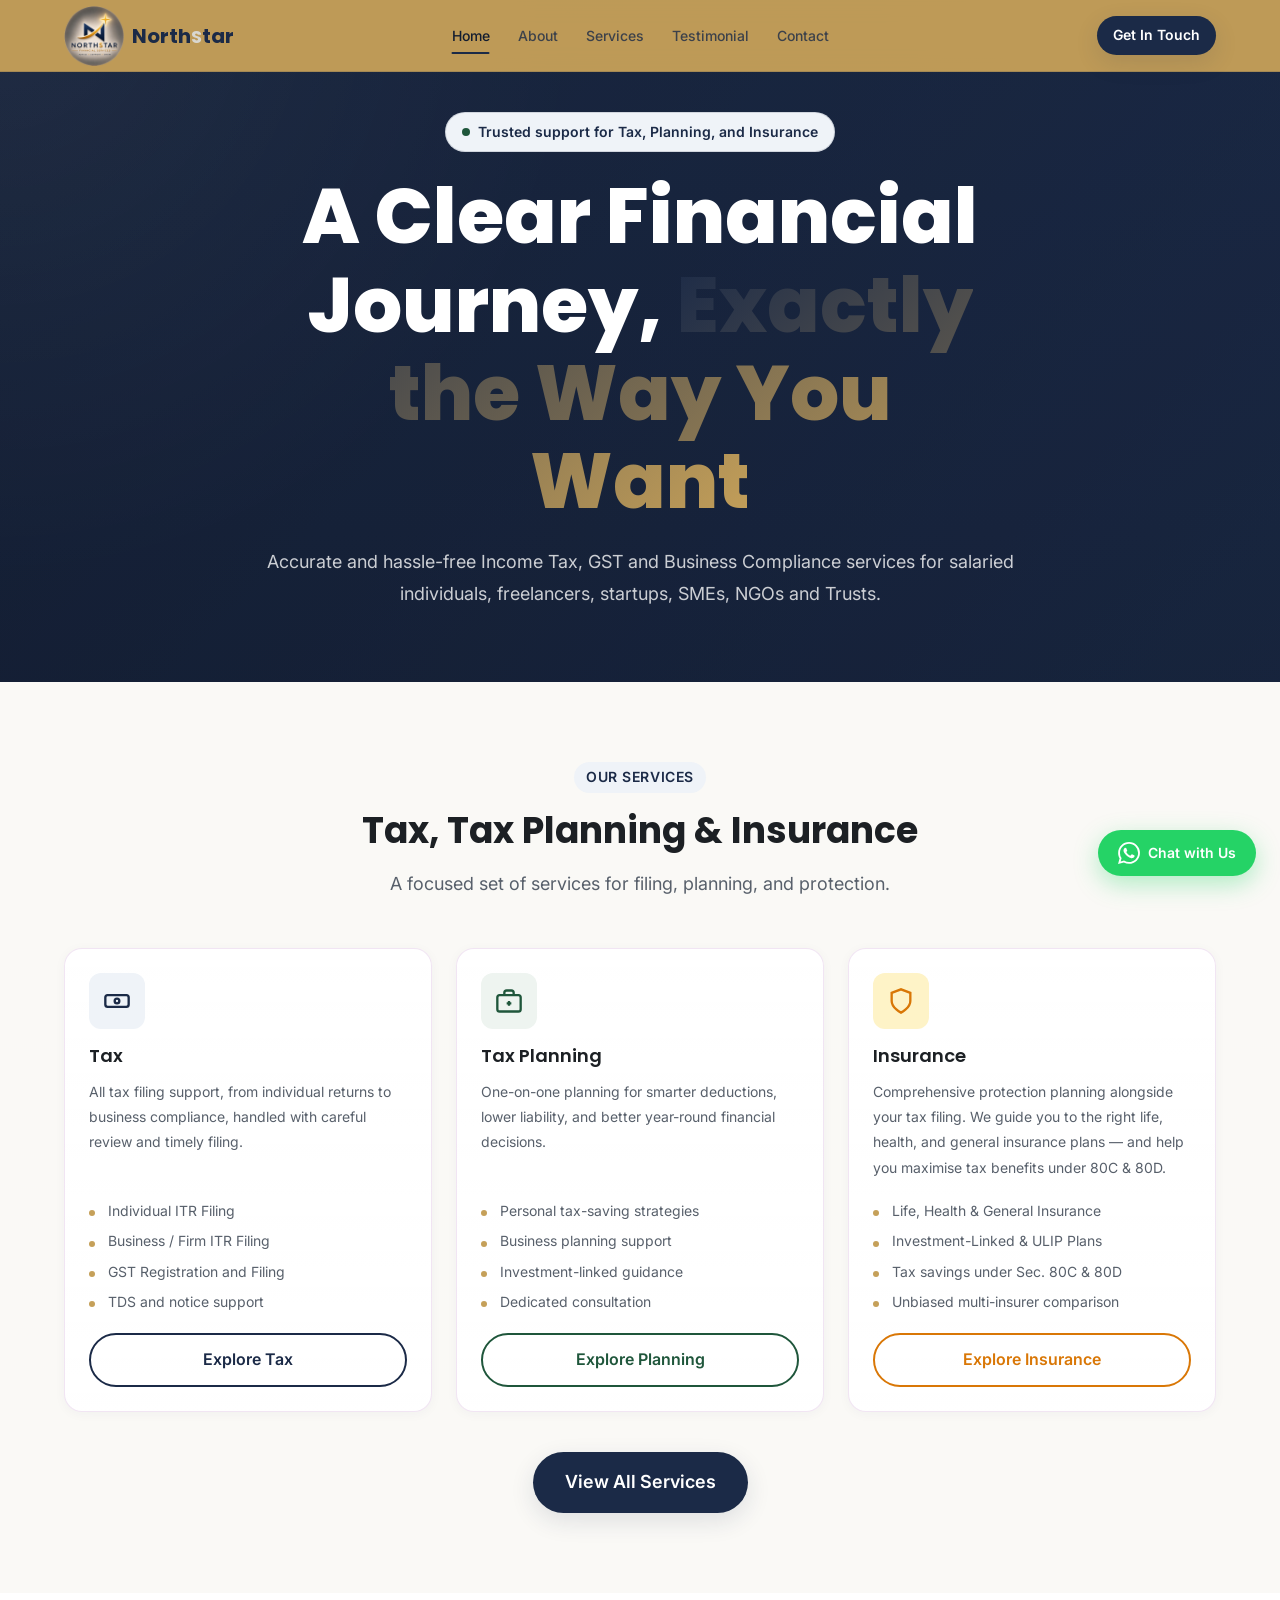
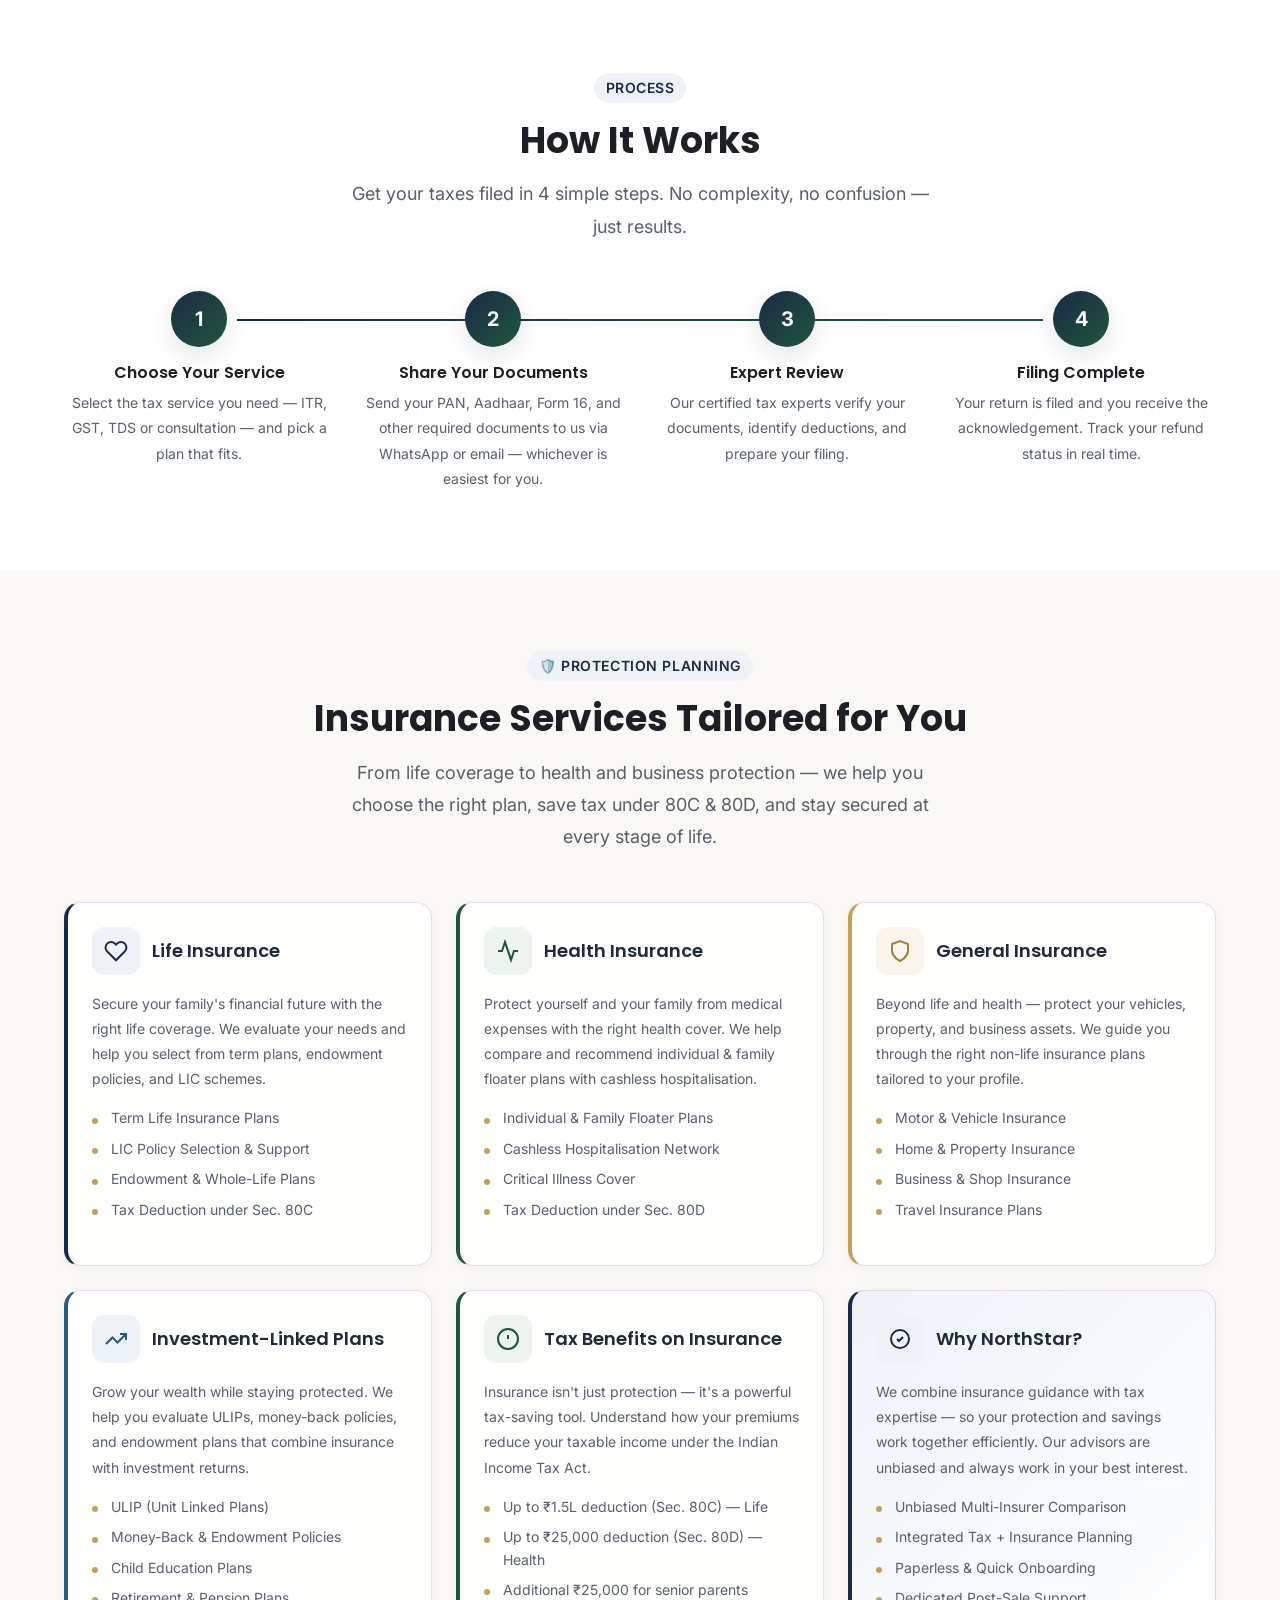
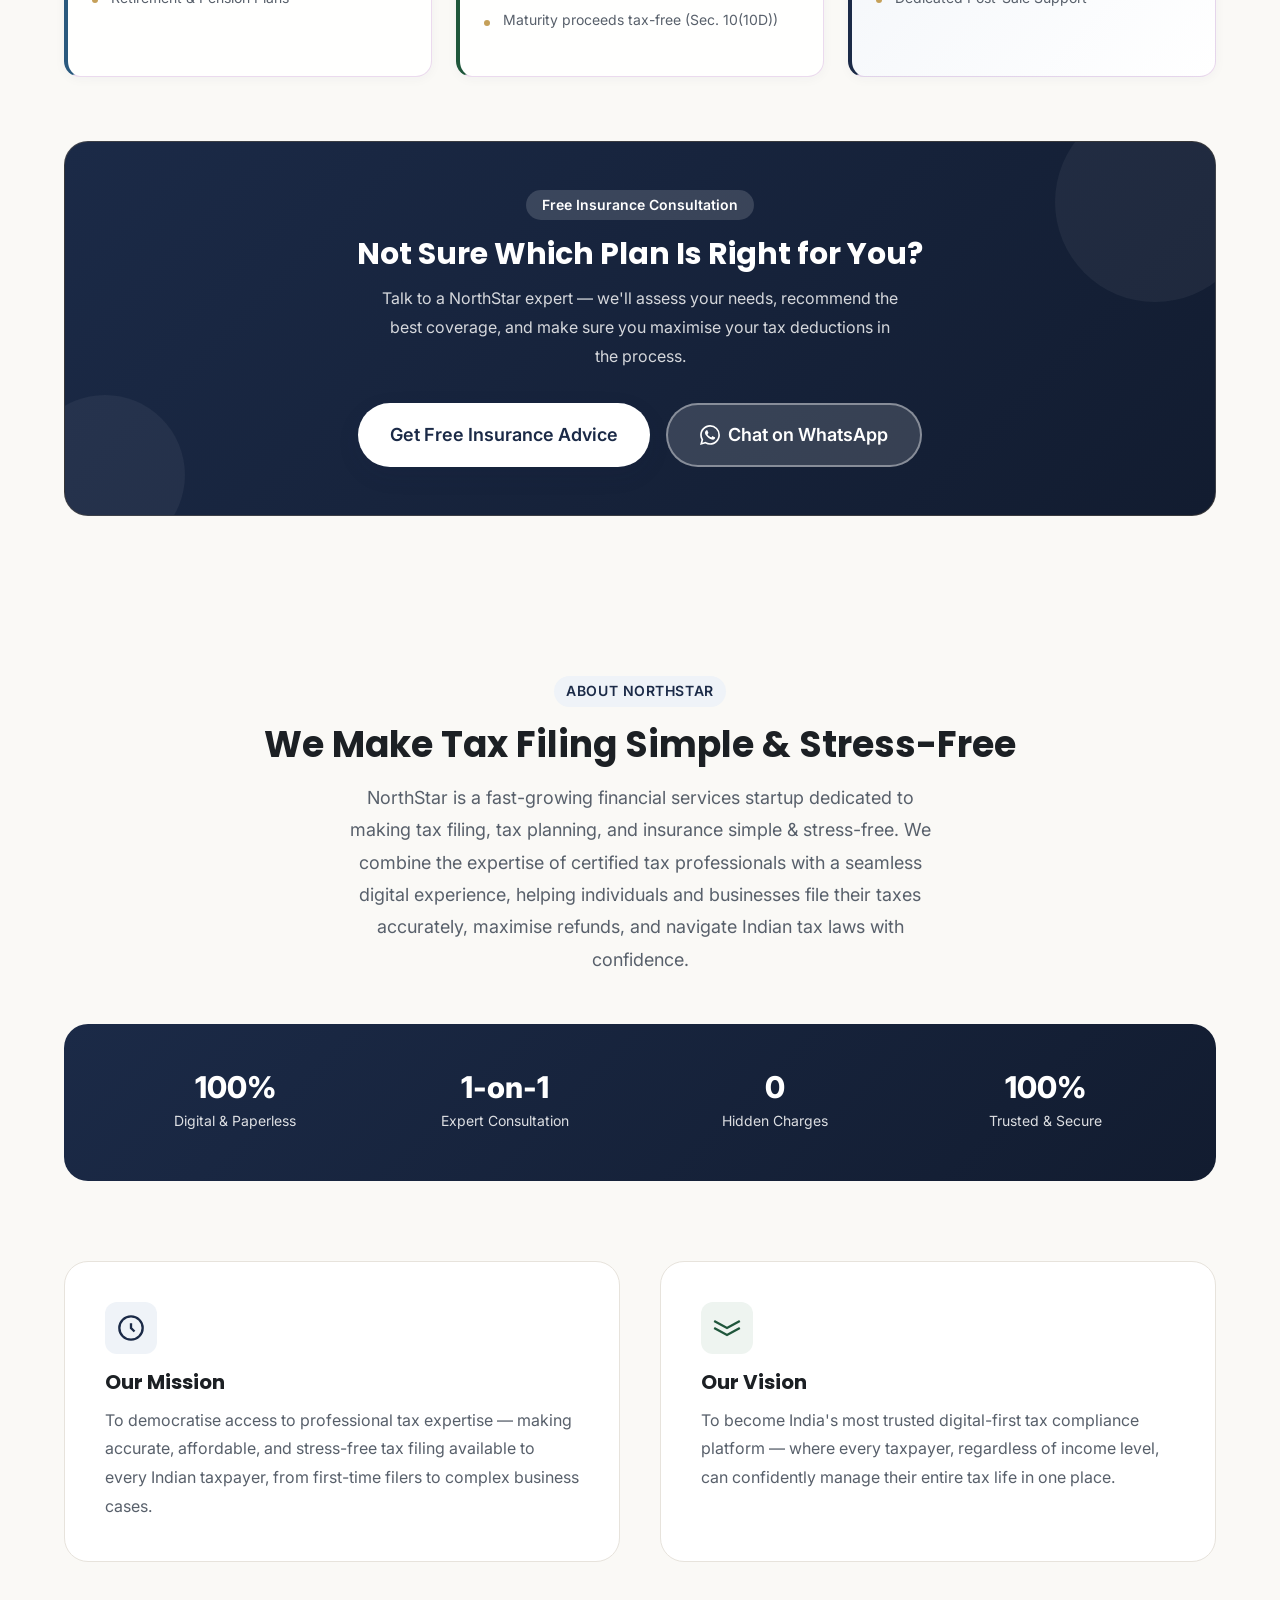
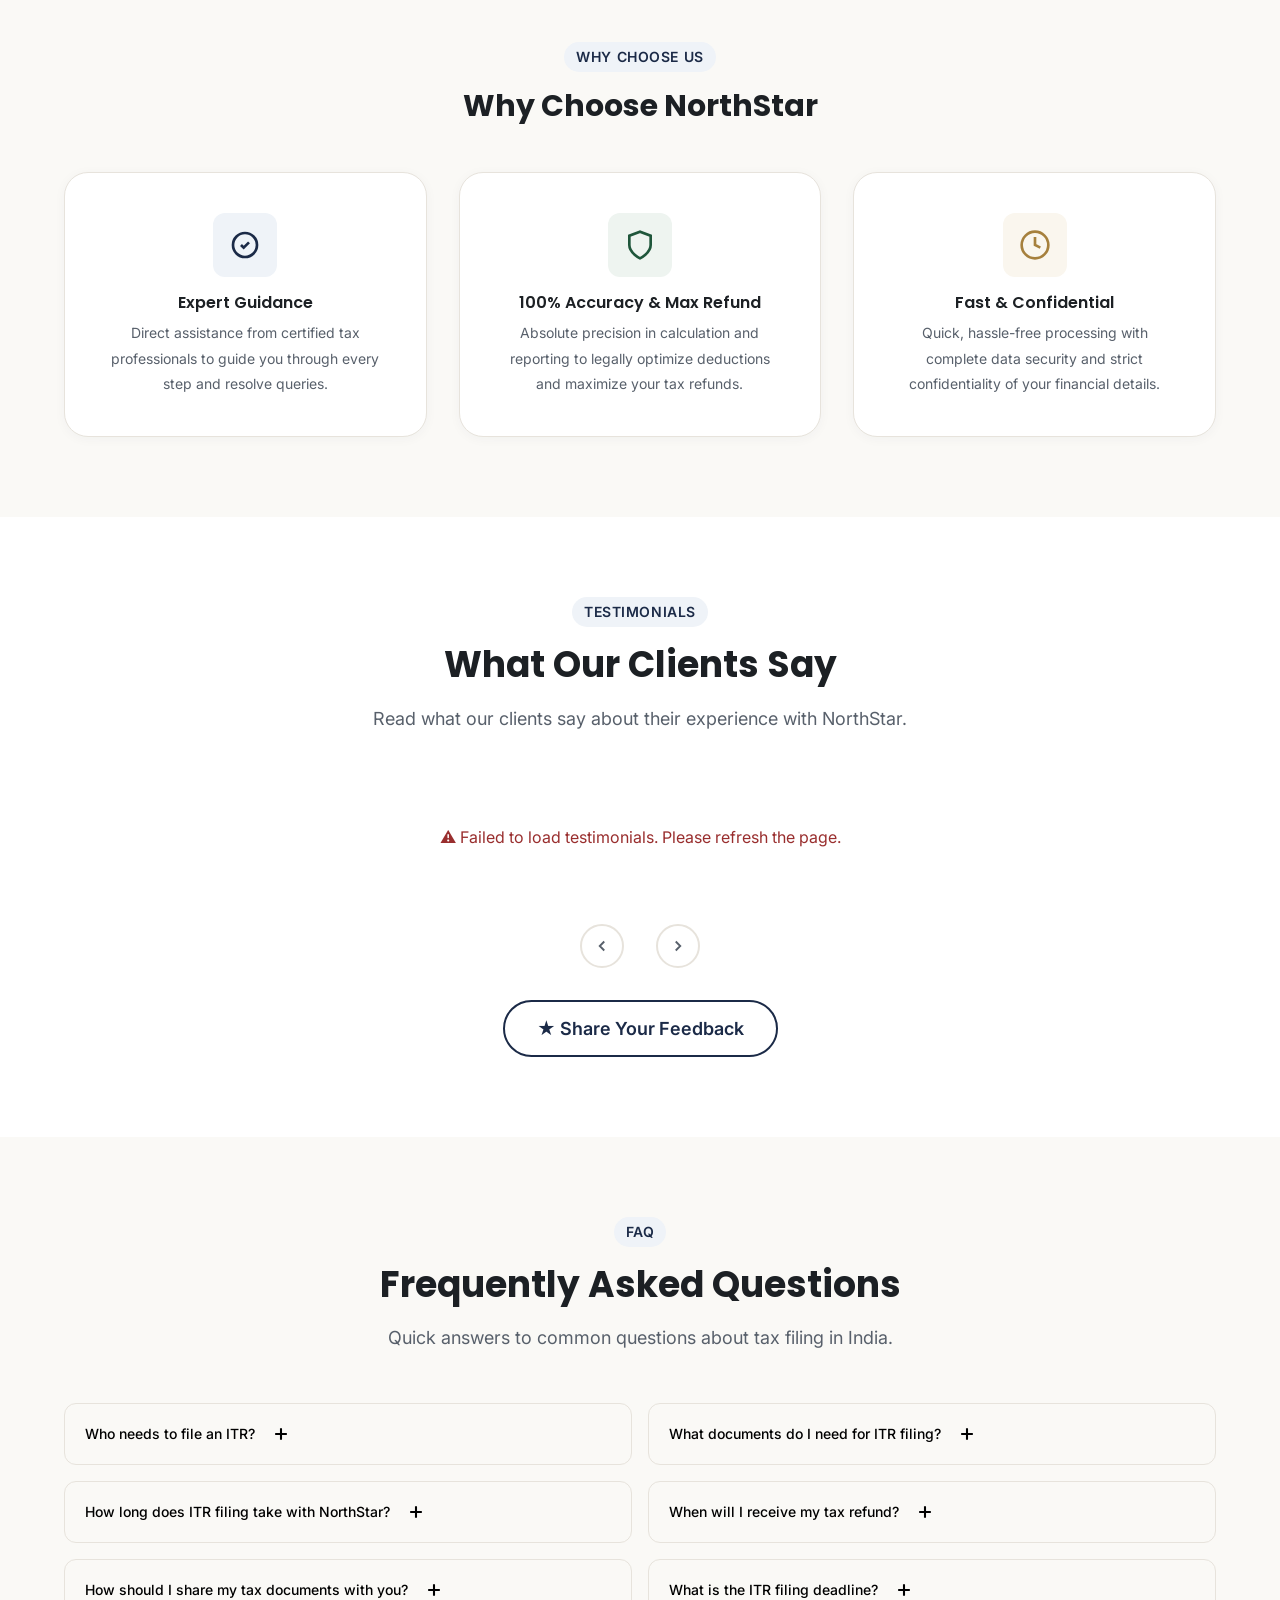
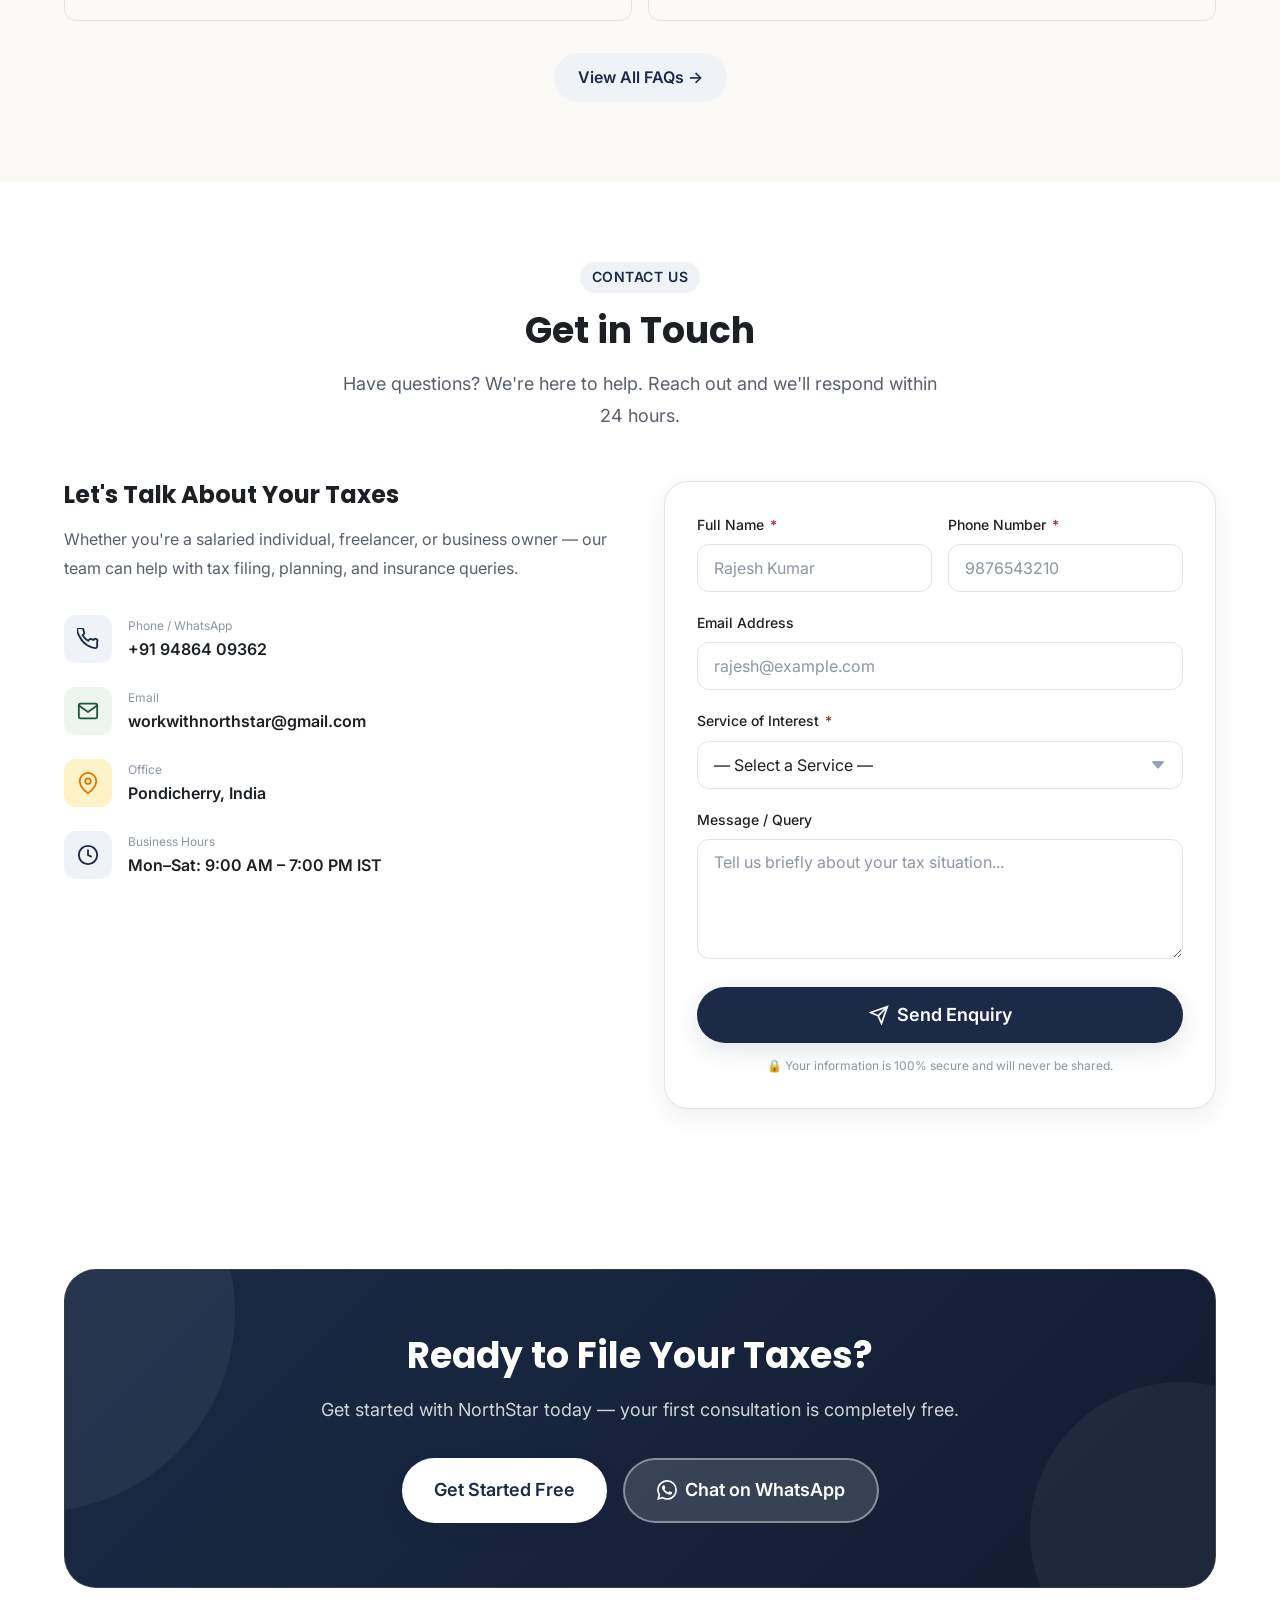
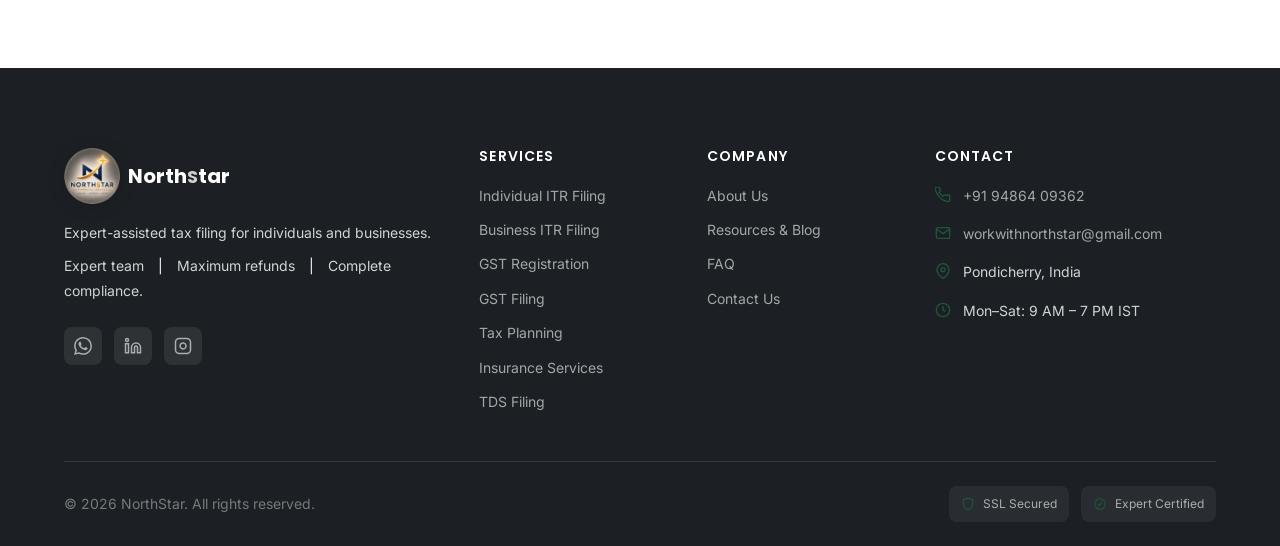
==== commit 00525a4a: "dynamic feedback" ====
--- a/index.html
+++ b/index.html
@@ -560,95 +560,10 @@
         <div class="testimonials-carousel" id="testimonials-carousel" aria-label="Client testimonials carousel"
           aria-live="polite">
           <div class="testimonials-track" id="testimonials-track">
-            <div class="testimonial-slide">
-              <div class="testimonials-grid">
-                <article class="testimonial-card">
-                  <div class="testimonial-stars" aria-label="5 out of 5 stars">★★★★★</div>
-                  <p class="testimonial-text">Filed my ITR within a day. The team explained every deduction clearly.
-                    Highly recommended for anyone who finds taxes confusing.</p>
-                  <div class="testimonial-author">
-                    <div class="testimonial-avatar" aria-hidden="true">R</div>
-                    <div>
-                      <div class="testimonial-name">Rajesh Kumar</div>
-                      <div class="testimonial-role">Salaried Professional, Mumbai</div>
-                    </div>
-                  </div>
-                </article>
-                <article class="testimonial-card">
-                  <div class="testimonial-stars" aria-label="5 out of 5 stars">★★★★★</div>
-                  <p class="testimonial-text">I had multiple income sources and was worried about filing errors.
-                    NorthStar handled everything perfectly and even helped me save more tax than I expected.</p>
-                  <div class="testimonial-author">
-                    <div class="testimonial-avatar"
-                      style="background: linear-gradient(135deg, var(--secondary), var(--secondary-dark));"
-                      aria-hidden="true">P</div>
-                    <div>
-                      <div class="testimonial-name">Priya Sharma</div>
-                      <div class="testimonial-role">Freelancer, Bangalore</div>
-                    </div>
-                  </div>
-                </article>
-                <article class="testimonial-card">
-                  <div class="testimonial-stars" aria-label="5 out of 5 stars">★★★★★</div>
-                  <p class="testimonial-text">GST filing used to be a monthly headache. Now I just share my documents
-                    and they handle the rest. Very professional and always on time.</p>
-                  <div class="testimonial-author">
-                    <div class="testimonial-avatar"
-                      style="background: linear-gradient(135deg, var(--info), var(--primary-dark));" aria-hidden="true">
-                      A</div>
-                    <div>
-                      <div class="testimonial-name">Anil Mehta</div>
-                      <div class="testimonial-role">Small Business Owner, Delhi</div>
-                    </div>
-                  </div>
-                </article>
-              </div>
-            </div>
-            <div class="testimonial-slide">
-              <div class="testimonials-grid">
-                <article class="testimonial-card">
-                  <div class="testimonial-stars" aria-label="5 out of 5 stars">★★★★★</div>
-                  <p class="testimonial-text">I received a notice from the IT department and was panicking. NorthStar
-                    resolved it within 48 hours. Their expertise is unmatched.</p>
-                  <div class="testimonial-author">
-                    <div class="testimonial-avatar"
-                      style="background: linear-gradient(135deg, var(--accent), var(--accent-dark));"
-                      aria-hidden="true">S</div>
-                    <div>
-                      <div class="testimonial-name">Sunita Joshi</div>
-                      <div class="testimonial-role">Business Owner, Pune</div>
-                    </div>
-                  </div>
-                </article>
-                <article class="testimonial-card">
-                  <div class="testimonial-stars" aria-label="4 out of 5 stars">★★★★★</div>
-                  <p class="testimonial-text">Best tax filing experience. The dashboard makes it so easy to track the
-                    status. Refund came in 3 weeks. Will definitely use again!</p>
-                  <div class="testimonial-author">
-                    <div class="testimonial-avatar"
-                      style="background: linear-gradient(135deg, var(--error), var(--primary-dark));"
-                      aria-hidden="true">V</div>
-                    <div>
-                      <div class="testimonial-name">Vikram Nair</div>
-                      <div class="testimonial-role">IT Professional, Hyderabad</div>
-                    </div>
-                  </div>
-                </article>
-                <article class="testimonial-card">
-                  <div class="testimonial-stars" aria-label="5 out of 5 stars">★★★★★</div>
-                  <p class="testimonial-text">As a first-time taxpayer I was completely lost. The team guided me step by
-                    step. Super patient and professional. Highly recommended!</p>
-                  <div class="testimonial-author">
-                    <div class="testimonial-avatar"
-                      style="background: linear-gradient(135deg, var(--info), var(--primary-dark));" aria-hidden="true">
-                      N</div>
-                    <div>
-                      <div class="testimonial-name">Neha Verma</div>
-                      <div class="testimonial-role">First-time Taxpayer, Chennai</div>
-                    </div>
-                  </div>
-                </article>
-              </div>
+            <!-- Dynamically populated via testimonials.js -->
+            <div style="text-align: center; padding: var(--sp-12) 0; color: var(--text-secondary); width: 100%;">
+              <span class="btn-spinner" style="border-color: var(--primary); border-top-color: transparent; width: 32px; height: 32px; display: inline-block;"></span>
+              <p style="margin-top: var(--sp-4);">Loading testimonials...</p>
             </div>
           </div>
         </div>
@@ -660,14 +575,18 @@
             </svg>
           </button>
           <div class="carousel-dots" role="list" id="carousel-dots" aria-label="Slide indicators">
-            <div class="carousel-dot active" role="listitem" aria-label="Slide 1" aria-current="true"></div>
-            <div class="carousel-dot" role="listitem" aria-label="Slide 2"></div>
+            <!-- Dynamically populated via testimonials.js -->
           </div>
           <button class="carousel-btn" id="next-btn" onclick="carouselNext()" aria-label="Next testimonials">
             <svg width="18" height="18" fill="none" stroke="currentColor" stroke-width="2.5" viewBox="0 0 24 24"
               aria-hidden="true">
               <polyline points="9,18 15,12 9,6" />
             </svg>
+          </button>
+        </div>
+        <div style="text-align: center; margin-top: var(--sp-8);">
+          <button class="btn btn-outline btn-lg" id="write-review-btn" aria-haspopup="dialog" aria-controls="feedback-modal">
+            ★ Share Your Feedback
           </button>
         </div>
       </div>
@@ -1083,10 +1002,77 @@
   <!-- Toast Container -->
   <div class="toast-container" id="toast-container" role="region" aria-label="Notifications" aria-live="polite"></div>
 
+  <!-- ===== FEEDBACK MODAL ===== -->
+  <div class="modal-overlay" id="feedback-modal" role="dialog" aria-modal="true" aria-labelledby="modal-title" style="display: none;">
+    <div class="modal-content">
+      <button class="modal-close-btn" id="modal-close-btn" aria-label="Close modal">×</button>
+      <h3 class="modal-title" id="modal-title">Share Your Experience</h3>
+      <p class="modal-subtitle">Your feedback helps us make tax filing and financial planning better for everyone.</p>
+      
+      <form id="feedback-form" novalidate>
+        <!-- Rating Widget -->
+        <div class="form-group" style="text-align: center; margin-bottom: var(--sp-6);">
+          <label class="form-label" style="display: block; margin-bottom: var(--sp-2);">Your Rating <span aria-hidden="true">*</span></label>
+          <div class="star-rating-selector" role="radiogroup" aria-label="Star rating" style="display: flex; justify-content: center; gap: 8px;">
+            <button type="button" class="star-btn" data-value="1" aria-label="1 Star" role="radio" aria-checked="false" style="font-size: 2rem; background: none; border: none; cursor: pointer; color: var(--border); transition: color 0.2s;">★</button>
+            <button type="button" class="star-btn" data-value="2" aria-label="2 Stars" role="radio" aria-checked="false" style="font-size: 2rem; background: none; border: none; cursor: pointer; color: var(--border); transition: color 0.2s;">★</button>
+            <button type="button" class="star-btn" data-value="3" aria-label="3 Stars" role="radio" aria-checked="false" style="font-size: 2rem; background: none; border: none; cursor: pointer; color: var(--border); transition: color 0.2s;">★</button>
+            <button type="button" class="star-btn" data-value="4" aria-label="4 Stars" role="radio" aria-checked="false" style="font-size: 2rem; background: none; border: none; cursor: pointer; color: var(--border); transition: color 0.2s;">★</button>
+            <button type="button" class="star-btn" data-value="5" aria-label="5 Stars" role="radio" aria-checked="false" style="font-size: 2rem; background: none; border: none; cursor: pointer; color: var(--border); transition: color 0.2s;">★</button>
+          </div>
+          <input type="hidden" id="feedback-rating" name="rating" required value="" />
+          <div class="form-error" id="rating-error" role="alert" style="display: block; text-align: center; color: var(--error); font-size: var(--text-xs); margin-top: var(--sp-1);"></div>
+        </div>
+
+        <div class="form-row-2">
+          <div class="form-group">
+            <label class="form-label" for="fb-name">Full Name <span aria-hidden="true">*</span></label>
+            <input class="form-control" type="text" id="fb-name" name="name" placeholder="E.g., Rajesh Kumar" required maxlength="100" />
+            <div class="form-error" id="fb-name-error" role="alert"></div>
+          </div>
+          <div class="form-group">
+            <label class="form-label" for="fb-role">Role / Location</label>
+            <input class="form-control" type="text" id="fb-role" name="role" placeholder="E.g., Freelancer, Bangalore" maxlength="100" />
+            <div class="form-error" id="fb-role-error" role="alert"></div>
+          </div>
+        </div>
+
+        <div class="form-group">
+          <label class="form-label" for="fb-message">Your Feedback <span aria-hidden="true">*</span></label>
+          <textarea class="form-control" id="fb-message" name="message" rows="4" placeholder="How was your experience filing taxes or getting consultation with NorthStar?" required minlength="10" maxlength="1000" style="resize: vertical;"></textarea>
+          <div class="form-error" id="fb-message-error" role="alert"></div>
+        </div>
+
+        <!-- Success/Error alert inside form -->
+        <div class="success-message" id="fb-success" role="alert" style="display: none; margin-bottom: var(--sp-4);">
+          <svg width="20" height="20" fill="none" stroke="currentColor" stroke-width="2.5" viewBox="0 0 24 24" aria-hidden="true">
+            <path d="M9 12l2 2 4-4m6 2a9 9 0 11-18 0 9 9 0 0118 0z" />
+          </svg>
+          <div id="fb-success-text">Thank you! Your feedback has been submitted successfully.</div>
+        </div>
+
+        <div class="error-message" id="fb-error" role="alert" style="display: none; margin-bottom: var(--sp-4);">
+          <svg width="20" height="20" fill="none" stroke="currentColor" stroke-width="2.5" viewBox="0 0 24 24" aria-hidden="true">
+            <circle cx="12" cy="12" r="10" />
+            <line x1="15" y1="9" x2="9" y2="15" />
+            <line x1="9" y1="9" x2="15" y2="15" />
+          </svg>
+          <div id="fb-error-text">Something went wrong. Please try again.</div>
+        </div>
+
+        <button type="submit" class="btn btn-primary btn-lg" style="width: 100%; display: flex; justify-content: center; align-items: center; gap: 8px;">
+          <span>Submit Feedback</span>
+          <span class="btn-spinner" id="fb-spinner" style="display: none;"></span>
+        </button>
+      </form>
+    </div>
+  </div>
+
   <!-- Scripts -->
   <script src="js/main.js"></script>
   <script src="js/form.js"></script>
   <script src="js/carousel.js"></script>
+  <script src="js/testimonials.js"></script>
 </body>
 
 </html>
--- a/css/main.css
+++ b/css/main.css
@@ -2700,4 +2700,145 @@
     width: 44px;
     height: 44px;
   }
+}
+
+/* ─────────────────────────────────────────────
+   FEEDBACK MODAL & INTERACTIVE STAR RATING
+   ───────────────────────────────────────────── */
+
+/* Modal Overlay with Backdrop Blur */
+.modal-overlay {
+  position: fixed;
+  top: 0;
+  left: 0;
+  width: 100%;
+  height: 100%;
+  background-color: rgba(15, 23, 42, 0.65); /* Slate-900 with opacity */
+  backdrop-filter: blur(12px);
+  -webkit-backdrop-filter: blur(12px);
+  display: flex;
+  align-items: center;
+  justify-content: center;
+  z-index: 9999;
+  opacity: 0;
+  visibility: hidden;
+  transition: opacity 0.4s cubic-bezier(0.16, 1, 0.3, 1), visibility 0.4s;
+  padding: var(--sp-4);
+}
+
+.modal-overlay.active {
+  opacity: 1;
+  visibility: visible;
+}
+
+/* Modal Content Box */
+.modal-content {
+  background: var(--bg-white);
+  border: 1px solid rgba(255, 255, 255, 0.8);
+  border-radius: var(--radius-xl);
+  max-width: 580px;
+  width: 100%;
+  max-height: 90vh;
+  overflow-y: auto;
+  padding: var(--sp-8) var(--sp-10);
+  box-shadow: 0 25px 50px -12px rgba(15, 23, 42, 0.25), 
+              0 0 0 1px rgba(15, 23, 42, 0.05);
+  position: relative;
+  transform: translateY(24px) scale(0.97);
+  transition: transform 0.4s cubic-bezier(0.34, 1.56, 0.64, 1);
+}
+
+.modal-overlay.active .modal-content {
+  transform: translateY(0) scale(1);
+}
+
+/* Modal Header styling */
+.modal-title {
+  font-family: var(--font-poppins), sans-serif;
+  font-size: var(--text-2xl);
+  font-weight: var(--fw-bold);
+  color: var(--text);
+  margin-bottom: var(--sp-2);
+}
+
+.modal-subtitle {
+  font-size: var(--text-sm);
+  color: var(--text-secondary);
+  margin-bottom: var(--sp-6);
+  line-height: var(--lh-relaxed);
+}
+
+/* Close Button with premium styling */
+.modal-close-btn {
+  position: absolute;
+  top: 1.5rem;
+  right: 1.5rem;
+  width: 36px;
+  height: 36px;
+  border-radius: 50%;
+  background: var(--surface);
+  border: 1px solid var(--border);
+  font-size: 1.5rem;
+  line-height: 1;
+  color: var(--text-secondary);
+  cursor: pointer;
+  display: flex;
+  align-items: center;
+  justify-content: center;
+  transition: all 0.2s ease;
+  z-index: 10;
+  padding-bottom: 2px;
+}
+
+.modal-close-btn:hover {
+  background: var(--border);
+  color: var(--text);
+  transform: rotate(90deg);
+}
+
+/* Interactive Star Rating Selector */
+.star-rating-selector {
+  display: flex;
+  justify-content: center;
+  gap: var(--sp-2);
+}
+
+.star-btn {
+  font-size: 2.2rem;
+  background: none !important;
+  border: none !important;
+  cursor: pointer;
+  color: var(--border); /* Gray initially */
+  transition: transform 0.15s cubic-bezier(0.34, 1.56, 0.64, 1), color 0.15s ease;
+  padding: 0;
+  outline: none;
+}
+
+.star-btn:hover {
+  transform: scale(1.2);
+}
+
+/* Color definitions for selected/hovered state */
+.star-btn.hover,
+.star-btn.active {
+  color: #fbbf24; /* Golden yellow */
+  text-shadow: 0 0 8px rgba(251, 191, 36, 0.4);
+}
+
+/* Button Loading Spinner */
+.btn-spinner {
+  width: 18px;
+  height: 18px;
+  border: 2px solid rgba(255, 255, 255, 0.3);
+  border-radius: 50%;
+  border-top-color: #fff;
+  animation: btn-spin 0.8s linear infinite;
+  display: inline-block;
+  vertical-align: middle;
+}
+
+@keyframes btn-spin {
+  to {
+    transform: rotate(360deg);
+  }
 }
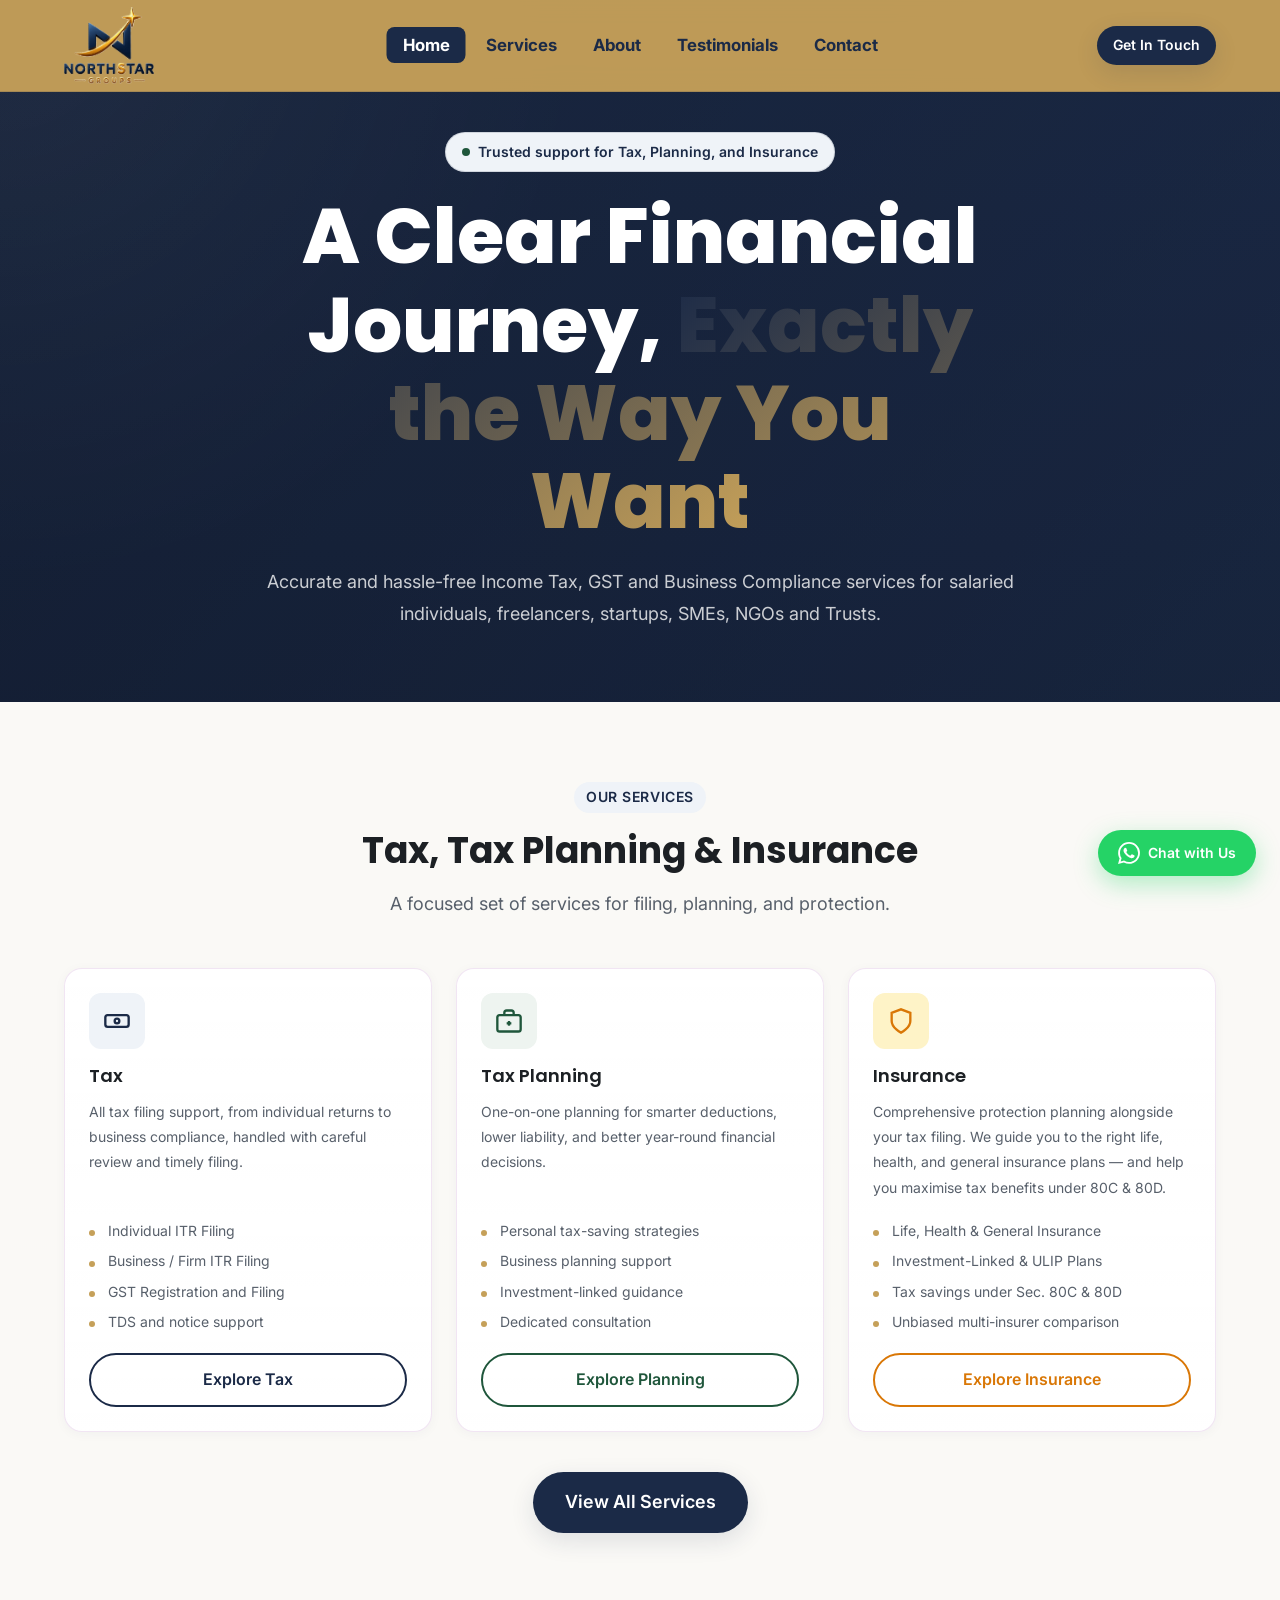
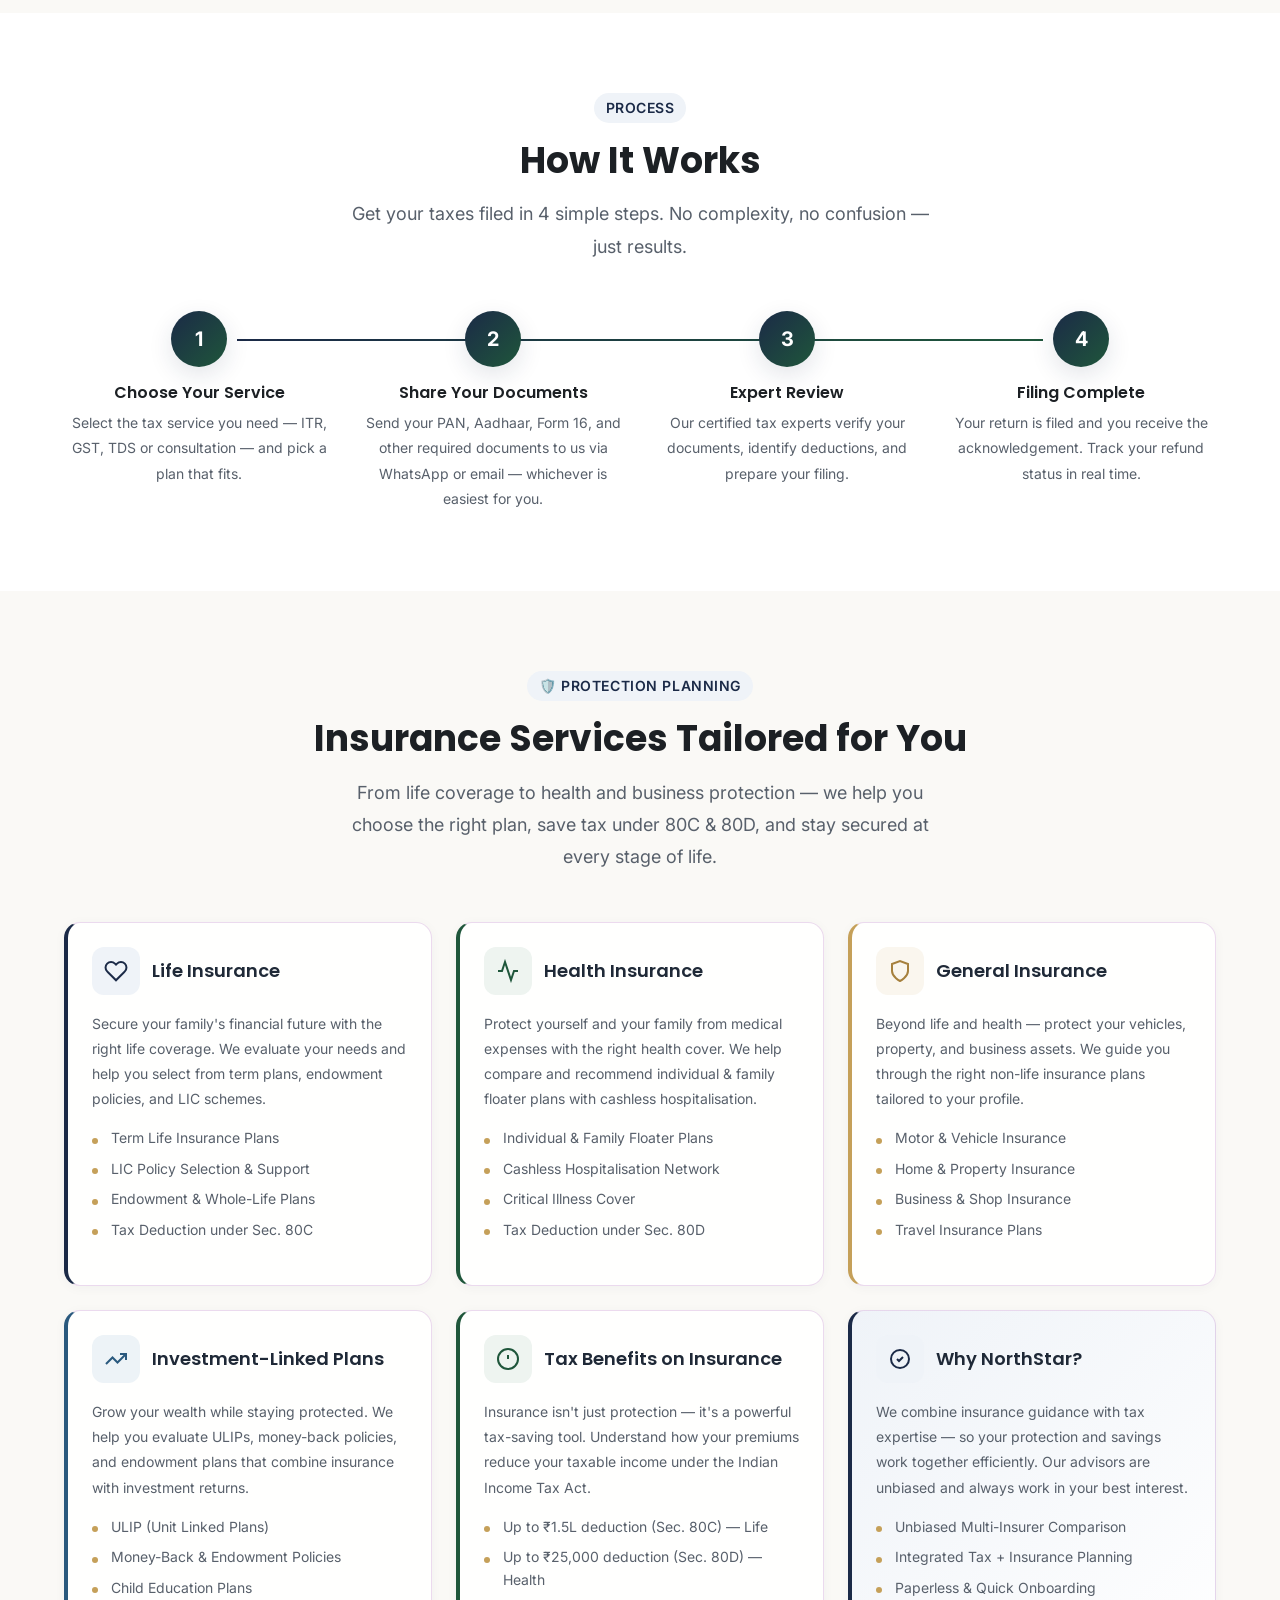
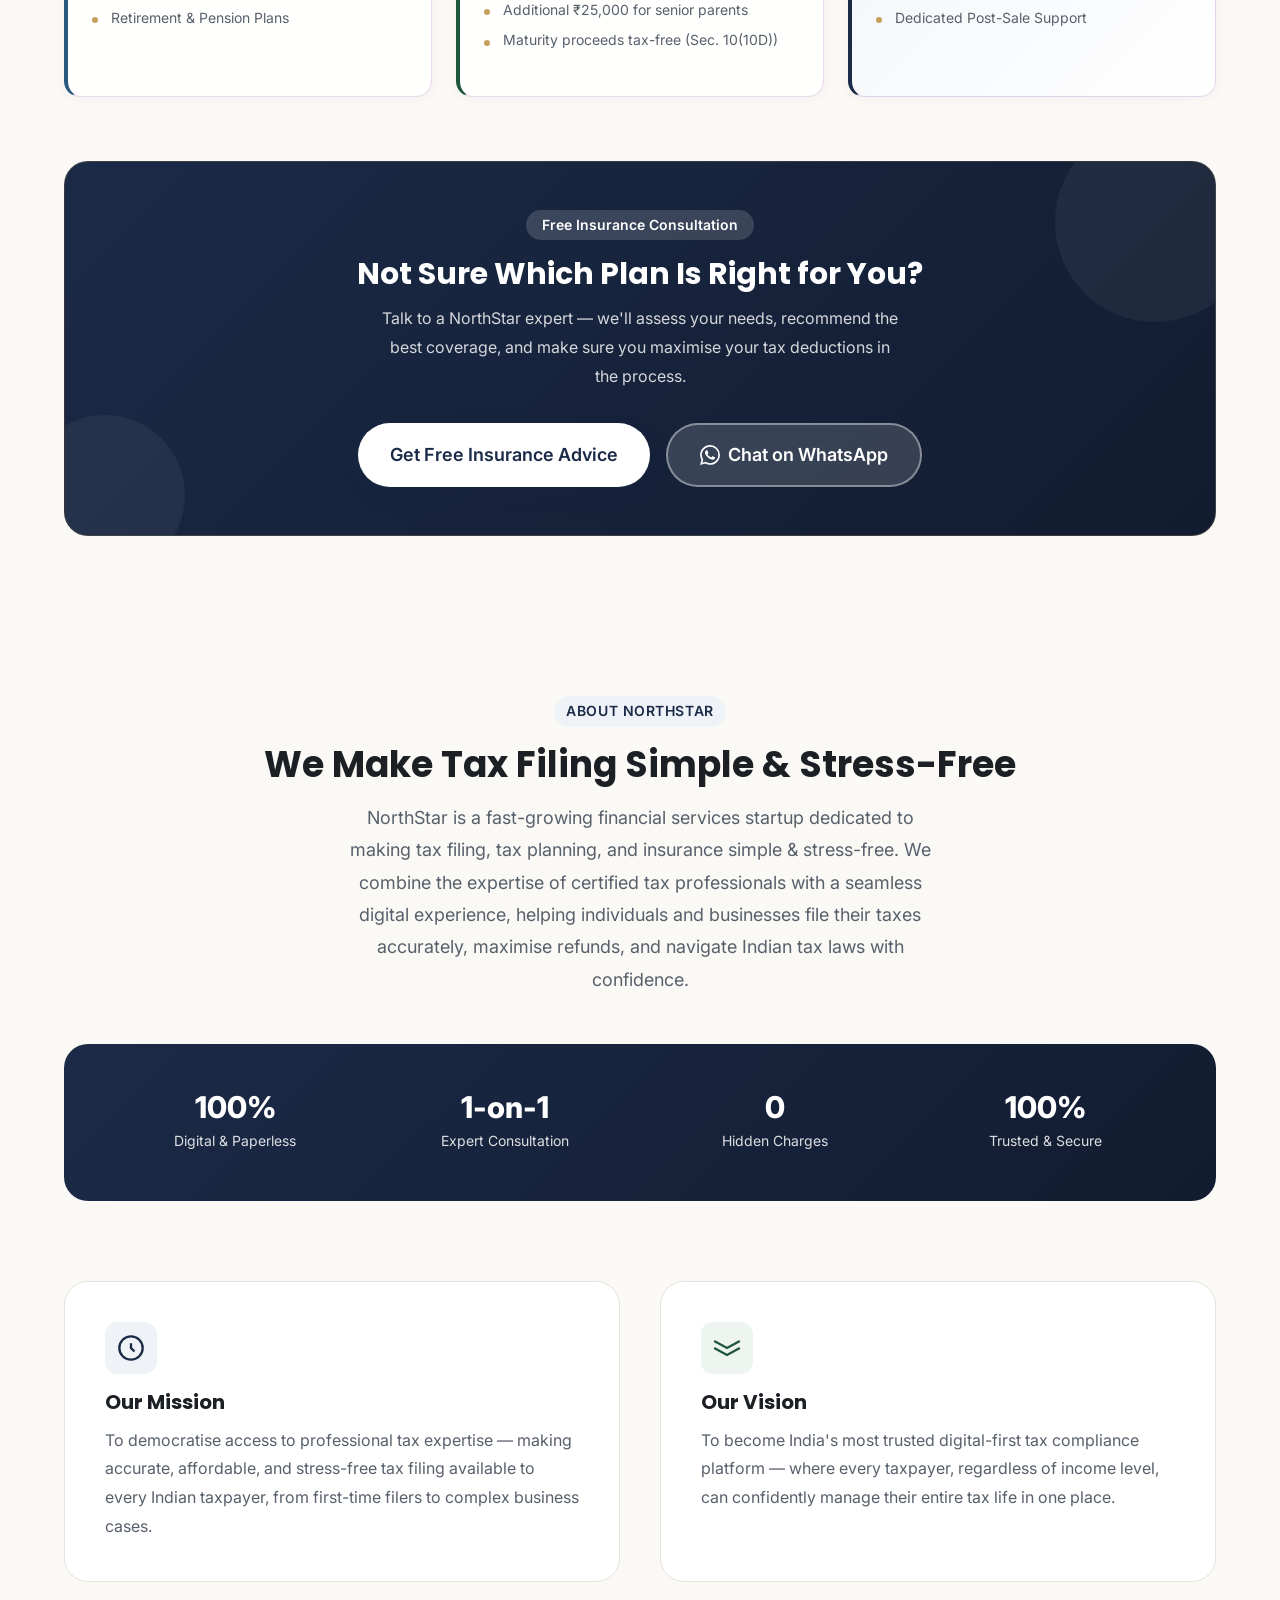
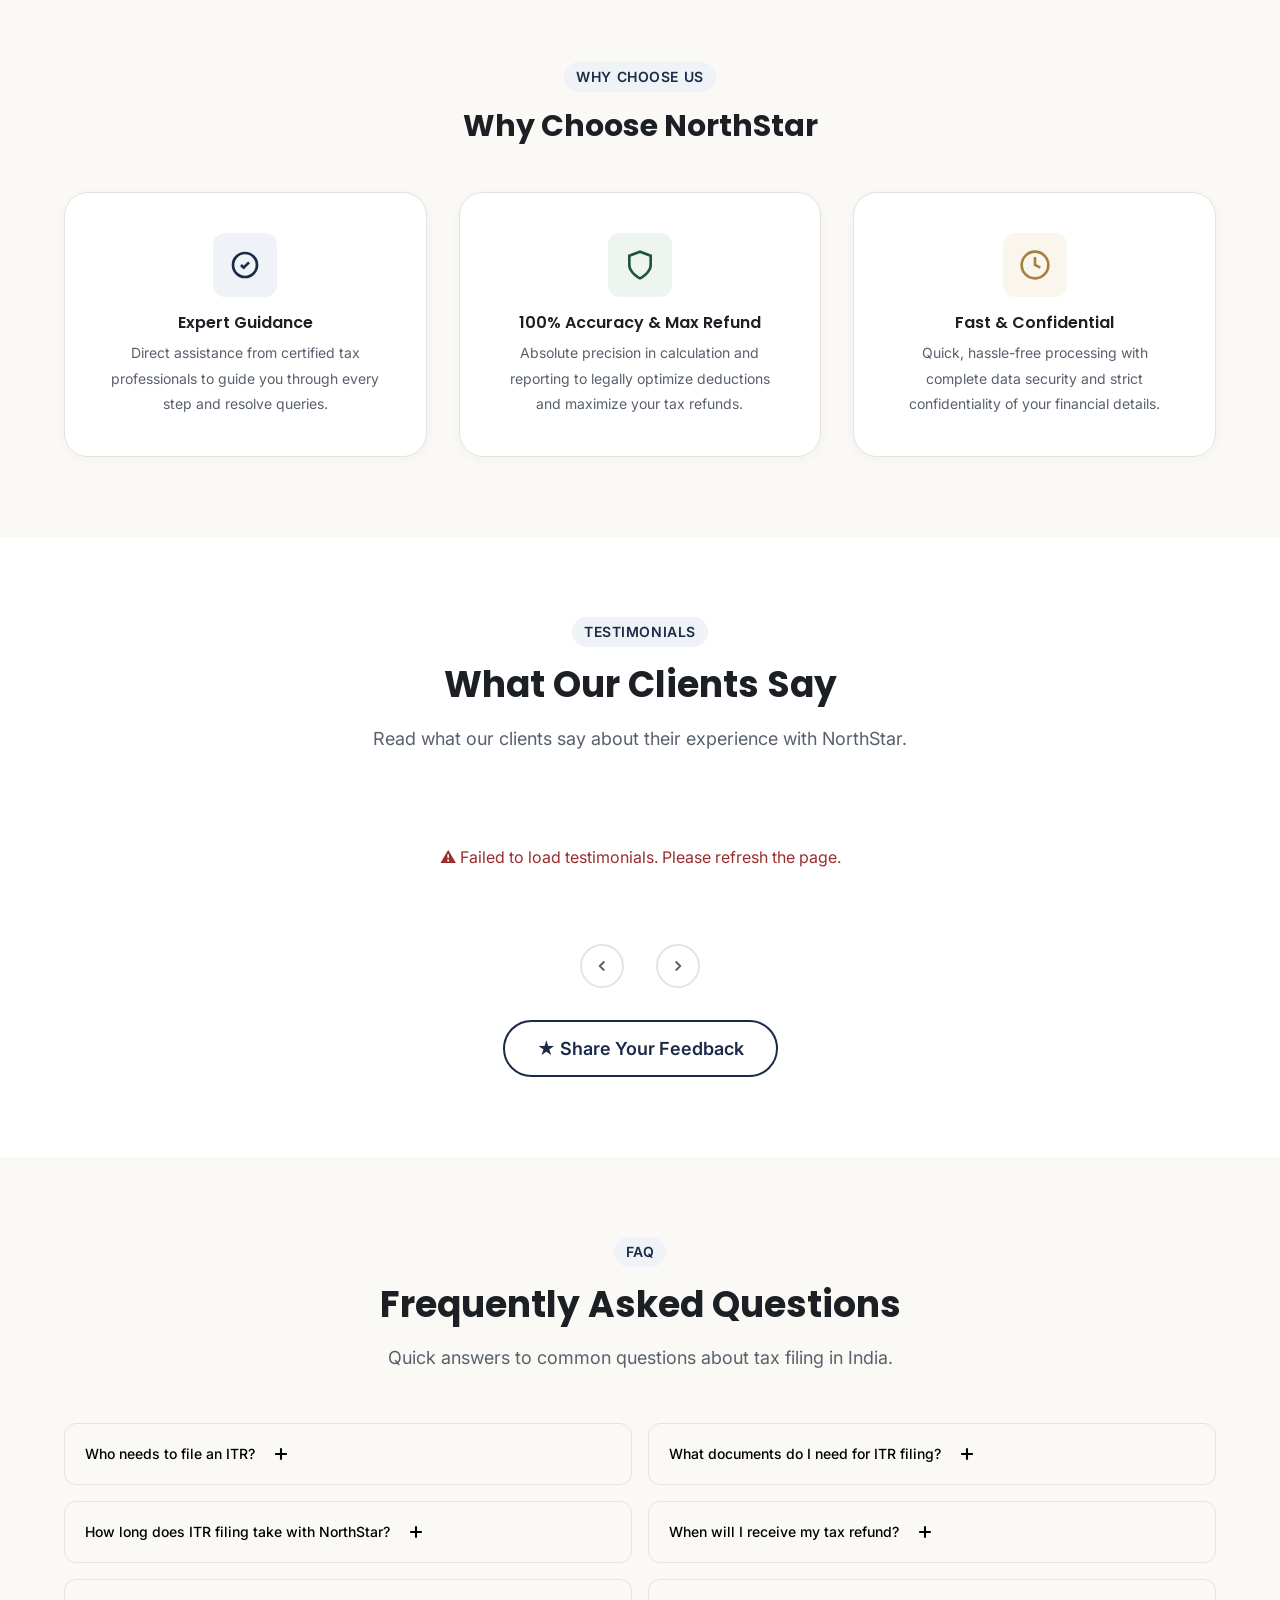
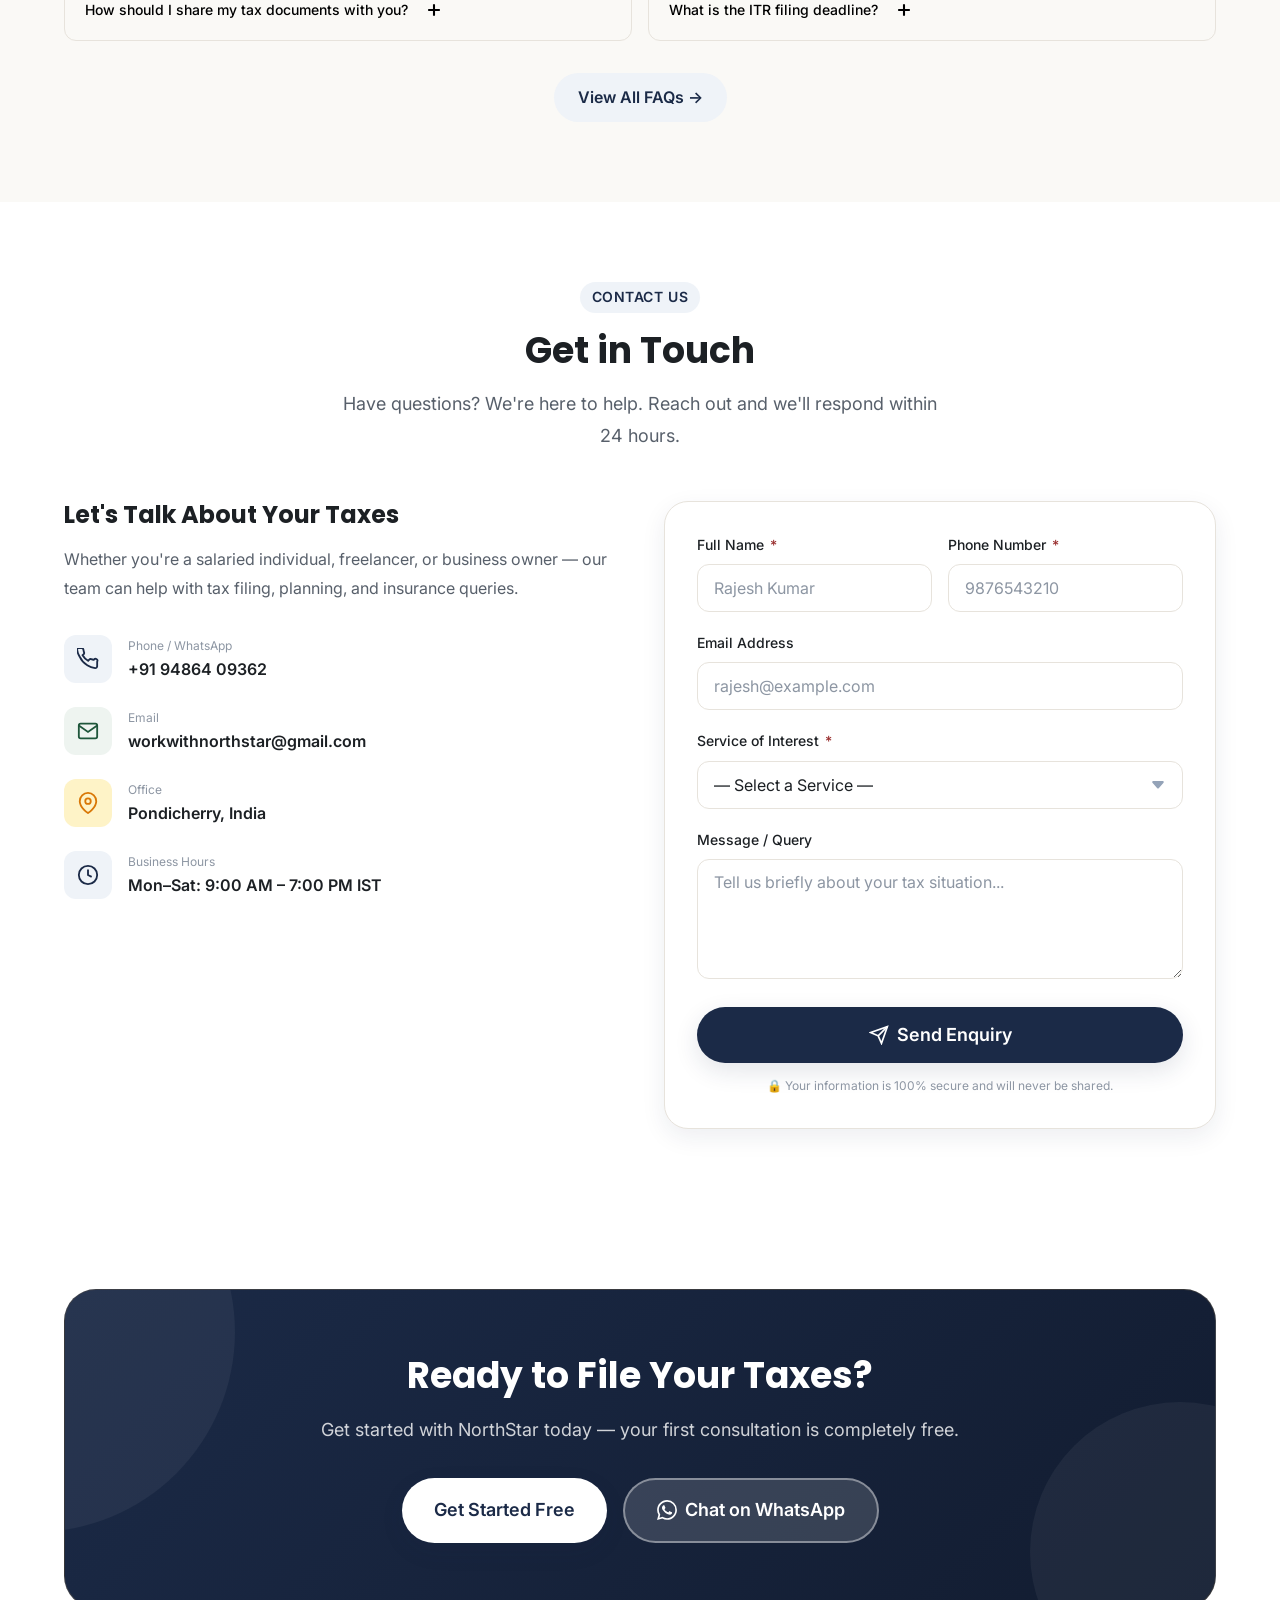
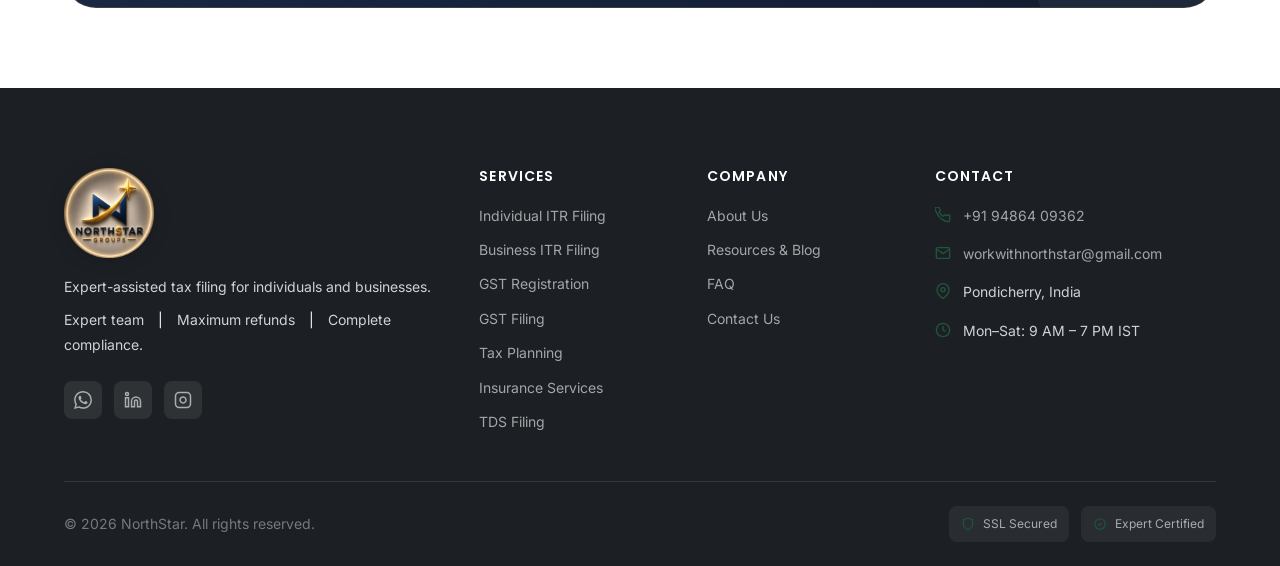
==== commit da18818d: "uodated bugs" ====
--- a/index.html
+++ b/index.html
@@ -63,13 +63,12 @@
       <div class="navbar-inner">
         <a href="index.html" class="navbar-logo" aria-label="NorthStar Home">
           <img src="assets/images/northstar-logo.png" alt="NorthStar Financial Services" class="navbar-logo-img" />
-          <span>North<span class="logo-star">S</span>tar</span>
         </a>
         <ul class="navbar-nav" role="list">
           <li><a href="#home" class="nav-link">Home</a></li>
-          <li><a href="#about" class="nav-link">About</a></li>
           <li><a href="#services" class="nav-link">Services</a></li>
-          <li><a href="#testimonials" class="nav-link">Testimonial</a></li>
+          <li><a href="pages/about.html" class="nav-link">About</a></li>
+          <li><a href="#testimonials" class="nav-link">Testimonials</a></li>
           <li><a href="#contact" class="nav-link">Contact</a></li>
         </ul>
         <div class="navbar-actions">
@@ -94,9 +93,9 @@
   <!-- Mobile Menu -->
   <div class="mobile-menu" id="mobile-menu" role="dialog" aria-label="Mobile navigation">
     <a href="#home" class="nav-link">Home</a>
-    <a href="#about" class="nav-link">About</a>
     <a href="#services" class="nav-link">Services</a>
-    <a href="#testimonials" class="nav-link">Testimonial</a>
+    <a href="pages/about.html" class="nav-link">About</a>
+    <a href="#testimonials" class="nav-link">Testimonials</a>
     <a href="#contact" class="nav-link">Contact</a>
     <div class="mobile-menu-actions">
       <a href="tel:+919486409362" class="btn btn-outline">📞 +91 94864 09362</a>
@@ -874,8 +873,7 @@
       <div class="footer-grid">
         <div class="footer-brand">
           <div class="footer-logo">
-            <img src="assets/images/northstar-logo.png" alt="NorthStar Financial Services" class="footer-logo-img" />
-            <span>North<span class="logo-star">S</span>tar</span>
+            <img src="assets/images/northstar-footer-logo.png" alt="NorthStar Financial Services" class="footer-logo-img" />
           </div>
           <p class="footer-tagline">
             <span style="display: block; margin-bottom: var(--sp-2);">
@@ -1003,7 +1001,7 @@
   <div class="toast-container" id="toast-container" role="region" aria-label="Notifications" aria-live="polite"></div>
 
   <!-- ===== FEEDBACK MODAL ===== -->
-  <div class="modal-overlay" id="feedback-modal" role="dialog" aria-modal="true" aria-labelledby="modal-title" style="display: none;">
+  <div class="modal-overlay" id="feedback-modal" role="dialog" aria-modal="true" aria-labelledby="modal-title">
     <div class="modal-content">
       <button class="modal-close-btn" id="modal-close-btn" aria-label="Close modal">×</button>
       <h3 class="modal-title" id="modal-title">Share Your Experience</h3>
@@ -1014,11 +1012,11 @@
         <div class="form-group" style="text-align: center; margin-bottom: var(--sp-6);">
           <label class="form-label" style="display: block; margin-bottom: var(--sp-2);">Your Rating <span aria-hidden="true">*</span></label>
           <div class="star-rating-selector" role="radiogroup" aria-label="Star rating" style="display: flex; justify-content: center; gap: 8px;">
-            <button type="button" class="star-btn" data-value="1" aria-label="1 Star" role="radio" aria-checked="false" style="font-size: 2rem; background: none; border: none; cursor: pointer; color: var(--border); transition: color 0.2s;">★</button>
-            <button type="button" class="star-btn" data-value="2" aria-label="2 Stars" role="radio" aria-checked="false" style="font-size: 2rem; background: none; border: none; cursor: pointer; color: var(--border); transition: color 0.2s;">★</button>
-            <button type="button" class="star-btn" data-value="3" aria-label="3 Stars" role="radio" aria-checked="false" style="font-size: 2rem; background: none; border: none; cursor: pointer; color: var(--border); transition: color 0.2s;">★</button>
-            <button type="button" class="star-btn" data-value="4" aria-label="4 Stars" role="radio" aria-checked="false" style="font-size: 2rem; background: none; border: none; cursor: pointer; color: var(--border); transition: color 0.2s;">★</button>
-            <button type="button" class="star-btn" data-value="5" aria-label="5 Stars" role="radio" aria-checked="false" style="font-size: 2rem; background: none; border: none; cursor: pointer; color: var(--border); transition: color 0.2s;">★</button>
+            <button type="button" class="star-btn" data-value="1" aria-label="1 Star" role="radio" aria-checked="false">★</button>
+            <button type="button" class="star-btn" data-value="2" aria-label="2 Stars" role="radio" aria-checked="false">★</button>
+            <button type="button" class="star-btn" data-value="3" aria-label="3 Stars" role="radio" aria-checked="false">★</button>
+            <button type="button" class="star-btn" data-value="4" aria-label="4 Stars" role="radio" aria-checked="false">★</button>
+            <button type="button" class="star-btn" data-value="5" aria-label="5 Stars" role="radio" aria-checked="false">★</button>
           </div>
           <input type="hidden" id="feedback-rating" name="rating" required value="" />
           <div class="form-error" id="rating-error" role="alert" style="display: block; text-align: center; color: var(--error); font-size: var(--text-xs); margin-top: var(--sp-1);"></div>
@@ -1069,10 +1067,10 @@
   </div>
 
   <!-- Scripts -->
-  <script src="js/main.js"></script>
-  <script src="js/form.js"></script>
-  <script src="js/carousel.js"></script>
-  <script src="js/testimonials.js"></script>
+  <script src="js/main.js?v=1.2"></script>
+  <script src="js/form.js?v=1.2"></script>
+  <script src="js/carousel.js?v=1.2"></script>
+  <script src="js/testimonials.js?v=1.2"></script>
 </body>
 
 </html>
--- a/css/variables.css
+++ b/css/variables.css
@@ -3,76 +3,76 @@
    ============================================ */
 :root {
   /* Brand Colors */
-  --primary:        #1B2A47;
-  --primary-rgb:    27, 42, 71;
-  --primary-dark:   #121C30;
-  --primary-light:  #EFF3F8;
-  --secondary:      #1F563B;
-  --secondary-rgb:  31, 86, 59;
+  --primary: #1B2A47;
+  --primary-rgb: 27, 42, 71;
+  --primary-dark: #121C30;
+  --primary-light: #EFF3F8;
+  --secondary: #1F563B;
+  --secondary-rgb: 31, 86, 59;
   --secondary-dark: #153C29;
-  --secondary-light:#EEF4F0;
-  --accent:         #C5A059;
-  --accent-rgb:     197, 160, 89;
-  --accent-dark:    #A6803D;
-  --accent-light:   #FAF6EE;
+  --secondary-light: #EEF4F0;
+  --accent: #C5A059;
+  --accent-rgb: 197, 160, 89;
+  --accent-dark: #A6803D;
+  --accent-light: #FAF6EE;
 
   /* Neutrals */
-  --bg:             #FAF9F6;
-  --bg-white:       #FFFFFF;
-  --surface:        #F5F3EF;
-  --border:         #E7E3DC;
-  --border-focus:   #1B2A47;
+  --bg: #FAF9F6;
+  --bg-white: #FFFFFF;
+  --surface: #F5F3EF;
+  --border: #E7E3DC;
+  --border-focus: #1B2A47;
 
   /* Text */
-  --text:           #1C2024;
+  --text: #1C2024;
   --text-secondary: #58606B;
-  --text-muted:     #8D96A3;
-  --text-inverse:   #FFFFFF;
+  --text-muted: #8D96A3;
+  --text-inverse: #FFFFFF;
 
   /* Status */
-  --success:        #1F563B;
-  --success-bg:     #EEF4F0;
-  --warning:        #B27A23;
-  --warning-bg:     #FCF7ED;
-  --error:          #992E2E;
-  --error-bg:       #FAF2F2;
-  --info:           #2A597E;
-  --info-bg:       #EDF3F7;
+  --success: #1F563B;
+  --success-bg: #EEF4F0;
+  --warning: #B27A23;
+  --warning-bg: #FCF7ED;
+  --error: #992E2E;
+  --error-bg: #FAF2F2;
+  --info: #2A597E;
+  --info-bg: #EDF3F7;
 
   /* Typography */
-  --font-heading:   'Poppins', sans-serif;
-  --font-body:      'Inter', sans-serif;
+  --font-heading: 'Poppins', sans-serif;
+  --font-body: 'Inter', sans-serif;
 
-  --text-xs:    0.75rem;
-  --text-sm:    0.875rem;
-  --text-base:  1rem;
-  --text-lg:    1.125rem;
-  --text-xl:    1.25rem;
-  --text-2xl:   1.5rem;
-  --text-3xl:   1.875rem;
-  --text-4xl:   2.25rem;
-  --text-5xl:   3rem;
-  --text-6xl:   3.75rem;
+  --text-xs: 0.75rem;
+  --text-sm: 0.875rem;
+  --text-base: 1rem;
+  --text-lg: 1.125rem;
+  --text-xl: 1.25rem;
+  --text-2xl: 1.5rem;
+  --text-3xl: 1.875rem;
+  --text-4xl: 2.25rem;
+  --text-5xl: 3rem;
+  --text-6xl: 3.75rem;
 
-  --fw-normal:  400;
-  --fw-medium:  500;
-  --fw-semi:    600;
-  --fw-bold:    700;
-  --fw-black:   800;
+  --fw-normal: 400;
+  --fw-medium: 500;
+  --fw-semi: 600;
+  --fw-bold: 700;
+  --fw-black: 800;
 
-  --lh-tight:   1.2;
-  --lh-snug:    1.4;
-  --lh-normal:  1.6;
+  --lh-tight: 1.2;
+  --lh-snug: 1.4;
+  --lh-normal: 1.6;
   --lh-relaxed: 1.8;
 
   /* Spacing */
-  --sp-1:  0.25rem;
-  --sp-2:  0.5rem;
-  --sp-3:  0.75rem;
-  --sp-4:  1rem;
-  --sp-5:  1.25rem;
-  --sp-6:  1.5rem;
-  --sp-8:  2rem;
+  --sp-1: 0.25rem;
+  --sp-2: 0.5rem;
+  --sp-3: 0.75rem;
+  --sp-4: 1rem;
+  --sp-5: 1.25rem;
+  --sp-6: 1.5rem;
+  --sp-8: 2rem;
   --sp-10: 2.5rem;
   --sp-12: 3rem;
   --sp-16: 4rem;
@@ -80,42 +80,42 @@
   --sp-24: 6rem;
 
   /* Border Radius */
-  --radius-sm:   4px;
-  --radius:      8px;
-  --radius-md:   12px;
-  --radius-lg:   16px;
-  --radius-xl:   24px;
-  --radius-2xl:  32px;
+  --radius-sm: 4px;
+  --radius: 8px;
+  --radius-md: 12px;
+  --radius-lg: 16px;
+  --radius-xl: 24px;
+  --radius-2xl: 32px;
   --radius-full: 9999px;
 
   /* Shadows */
   --shadow-xs: 0 1px 2px rgba(27, 42, 71, 0.03);
   --shadow-sm: 0 2px 12px rgba(27, 42, 71, 0.04);
-  --shadow:    0 4px 20px rgba(27, 42, 71, 0.06);
+  --shadow: 0 4px 20px rgba(27, 42, 71, 0.06);
   --shadow-md: 0 8px 24px rgba(27, 42, 71, 0.08);
   --shadow-lg: 0 16px 36px rgba(27, 42, 71, 0.10);
   --shadow-xl: 0 24px 48px rgba(27, 42, 71, 0.12);
   --shadow-primary: 0 8px 24px rgba(27, 42, 71, 0.12);
-  --shadow-green:   0 8px 24px rgba(31, 86, 59, 0.12);
+  --shadow-green: 0 8px 24px rgba(31, 86, 59, 0.12);
 
   /* Glassmorphism */
-  --glass-bg:     rgba(250, 249, 246, 0.78);
+  --glass-bg: rgba(250, 249, 246, 0.78);
   --glass-border: rgba(231, 227, 220, 0.5);
-  --glass-blur:   blur(16px);
+  --glass-blur: blur(16px);
 
   /* Transitions */
-  --transition-fast:   all 0.15s ease;
-  --transition:        all 0.25s ease;
-  --transition-slow:   all 0.4s ease;
+  --transition-fast: all 0.15s ease;
+  --transition: all 0.25s ease;
+  --transition-slow: all 0.4s ease;
 
   /* Z-index */
   --z-dropdown: 100;
-  --z-sticky:   200;
-  --z-fixed:    300;
-  --z-modal:    400;
-  --z-toast:    500;
+  --z-sticky: 200;
+  --z-fixed: 300;
+  --z-modal: 400;
+  --z-toast: 500;
 
   /* Layout */
   --container: 1200px;
-  --nav-height: 72px;
-}
+  --nav-height: 92px;
+}
--- a/css/main.css
+++ b/css/main.css
@@ -358,15 +358,17 @@
 }
 
 .navbar-logo-img {
-  height: 60px;
-  width: 60px;
+  height: 90px;
+  /* Increased from 68px */
+  width: 90px;
   object-fit: contain;
   display: block;
 }
 
 .footer-logo-img {
-  height: 56px;
-  width: auto;
+  height: 90px;
+  /* Increased from 56px */
+  width: 90px;
   object-fit: contain;
   display: block;
   filter: drop-shadow(0 2px 8px rgba(0, 0, 0, 0.18));
@@ -383,17 +385,23 @@
   color: var(--primary);
 }
 
+/* For dark navbar links (active on the pages) */
 .navbar-dark .nav-link {
-  color: rgba(27, 42, 71, 0.8);
+  color: #1b2a47;
+  /* Slate dark blue default text for better visibility on gold */
 }
 
 .navbar-dark .nav-link:hover,
 .navbar-dark .nav-link.active {
-  color: var(--primary-dark);
+  color: #ffffff !important;
+  /* White color when element is chosen/hovered */
+  background-color: var(--primary);
+  /* Dark primary background pill for premium contrast */
 }
 
 .navbar-dark .nav-link.active::after {
-  background: var(--primary);
+  display: none !important;
+  /* Hide old underline to support the new pill background */
 }
 
 .navbar-dark .navbar-phone svg {
@@ -411,10 +419,13 @@
 }
 
 .nav-link {
-  padding: var(--sp-2) var(--sp-3);
+  padding: var(--sp-2) var(--sp-4);
+  /* Increased horizontal padding for pill design */
   border-radius: var(--radius);
-  font-size: var(--text-sm);
-  font-weight: var(--fw-medium);
+  font-size: 1.05rem;
+  /* Increased size of navbar elements */
+  font-weight: var(--fw-bold);
+  /* Bolder text for visibility */
   color: var(--text-secondary);
   transition: var(--transition);
   position: relative;
@@ -2143,7 +2154,8 @@
 @media (max-width: 767px) {
   :root {
     --nav-height: 64px;
-    --sp-20: 3rem;   /* reduce section vertical padding */
+    --sp-20: 3rem;
+    /* reduce section vertical padding */
     --sp-16: 2.5rem;
     --sp-12: 2rem;
   }
@@ -2595,15 +2607,17 @@
   }
 
   .navbar-logo-img {
-    height: 40px;
-    width: 40px;
+    height: 58px;
+    /* Increased from 48px */
+    width: 58px;
   }
 }
 
 /* ── Extra Small Mobile (≤ 360px) ─────────────── */
 @media (max-width: 360px) {
   :root {
-    --nav-height: 58px;
+    --nav-height: 66px;
+    /* Increased from 58px */
   }
 
   .container {
@@ -2658,6 +2672,7 @@
 
 /* ── Touch device enhancements ─────────────── */
 @media (hover: none) and (pointer: coarse) {
+
   /* Remove hover transforms on touch devices to avoid stuck states */
   .card:hover,
   .service-card:hover,
@@ -2713,7 +2728,8 @@
   left: 0;
   width: 100%;
   height: 100%;
-  background-color: rgba(15, 23, 42, 0.65); /* Slate-900 with opacity */
+  background-color: rgba(15, 23, 42, 0.65);
+  /* Slate-900 with opacity */
   backdrop-filter: blur(12px);
   -webkit-backdrop-filter: blur(12px);
   display: flex;
@@ -2741,8 +2757,8 @@
   max-height: 90vh;
   overflow-y: auto;
   padding: var(--sp-8) var(--sp-10);
-  box-shadow: 0 25px 50px -12px rgba(15, 23, 42, 0.25), 
-              0 0 0 1px rgba(15, 23, 42, 0.05);
+  box-shadow: 0 25px 50px -12px rgba(15, 23, 42, 0.25),
+    0 0 0 1px rgba(15, 23, 42, 0.05);
   position: relative;
   transform: translateY(24px) scale(0.97);
   transition: transform 0.4s cubic-bezier(0.34, 1.56, 0.64, 1);
@@ -2808,7 +2824,8 @@
   background: none !important;
   border: none !important;
   cursor: pointer;
-  color: var(--border); /* Gray initially */
+  color: #cbd5e1;
+  /* Visible light grey initially (slate-300) */
   transition: transform 0.15s cubic-bezier(0.34, 1.56, 0.64, 1), color 0.15s ease;
   padding: 0;
   outline: none;
@@ -2821,7 +2838,8 @@
 /* Color definitions for selected/hovered state */
 .star-btn.hover,
 .star-btn.active {
-  color: #fbbf24; /* Golden yellow */
+  color: #fbbf24;
+  /* Golden yellow */
   text-shadow: 0 0 8px rgba(251, 191, 36, 0.4);
 }
 
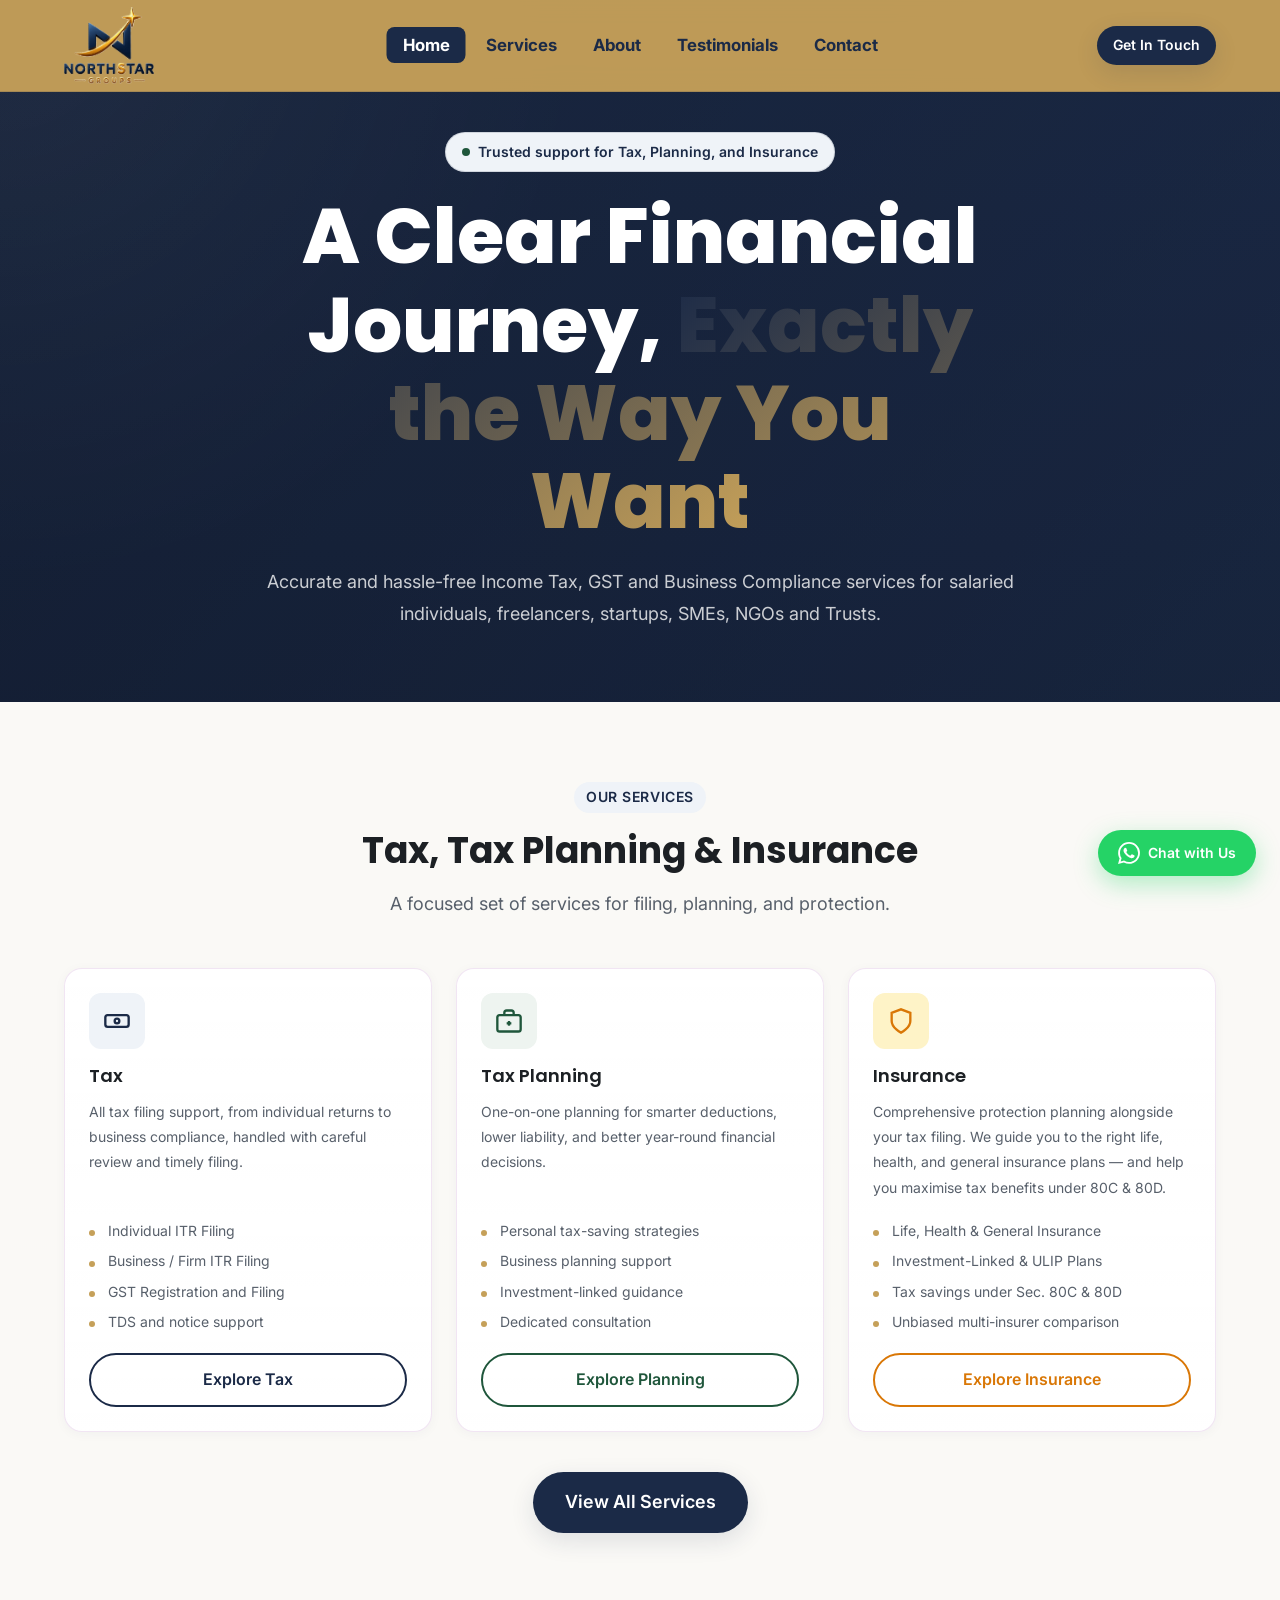
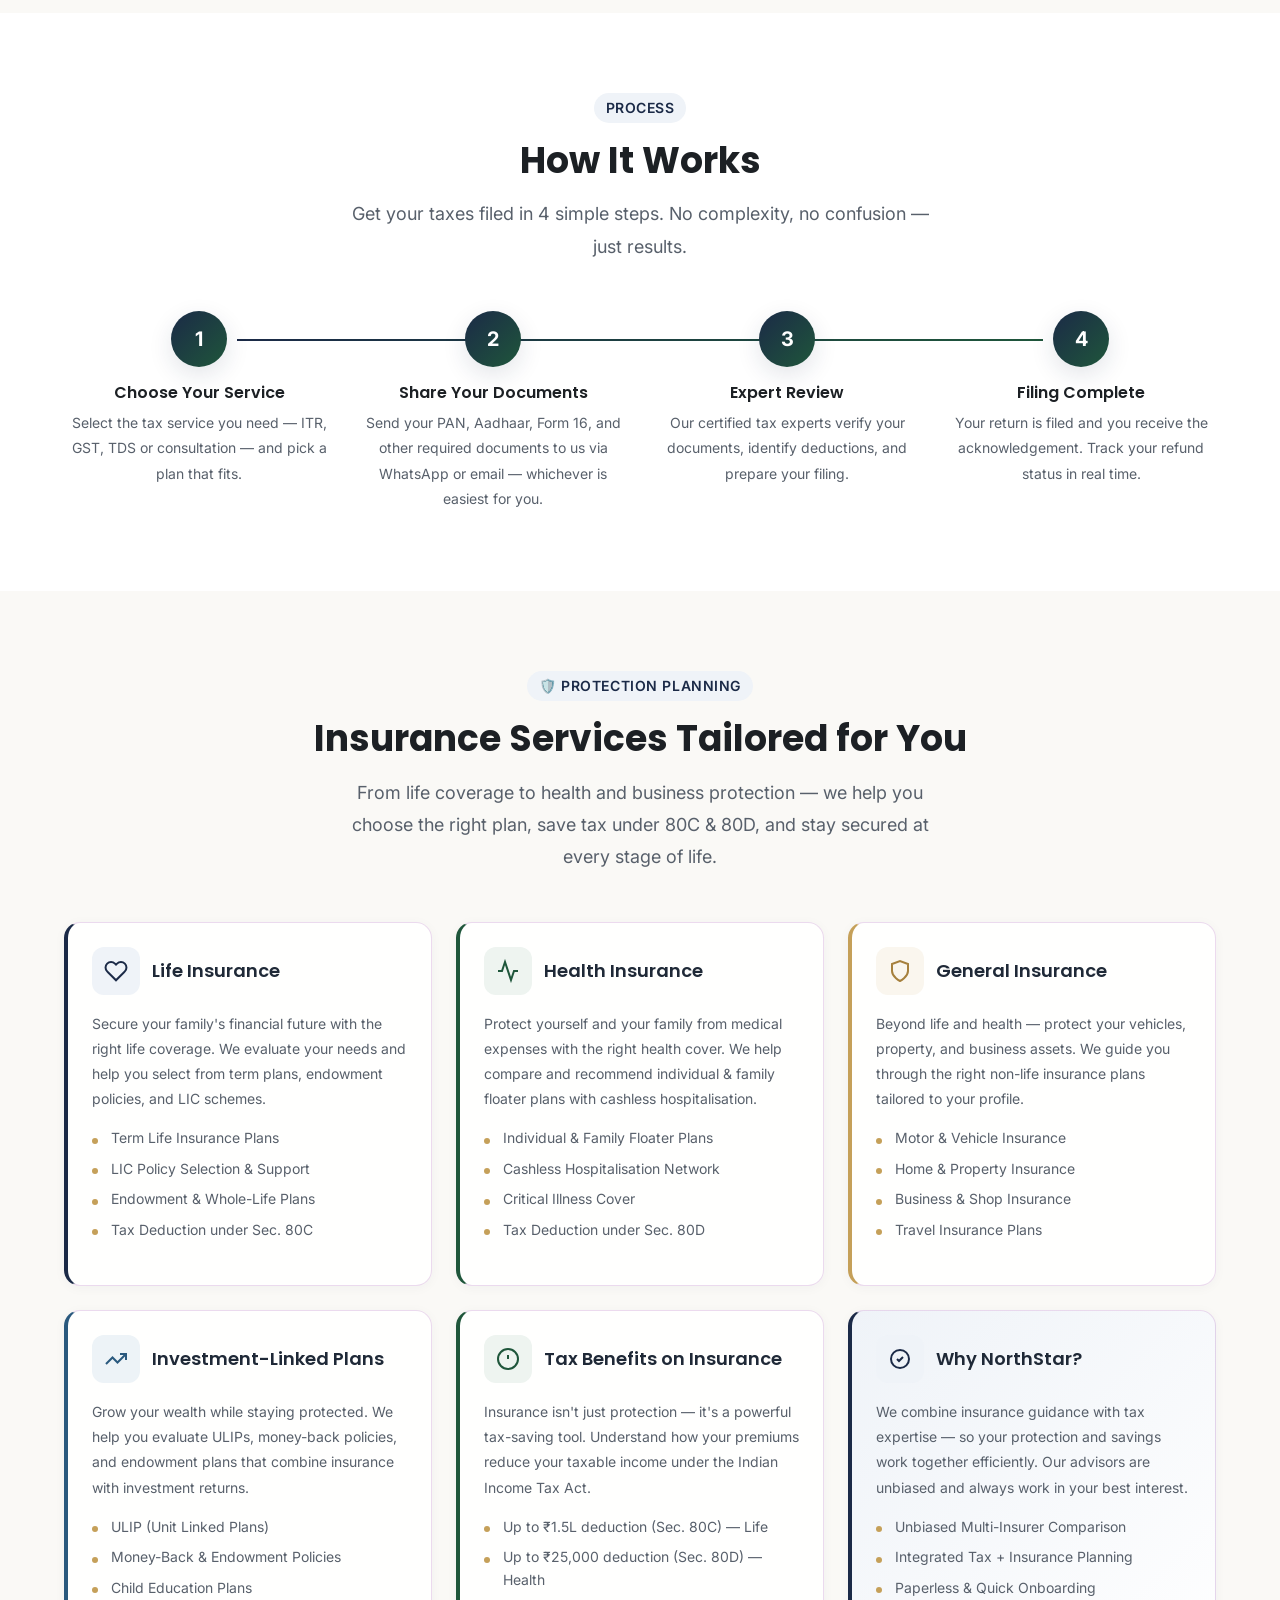
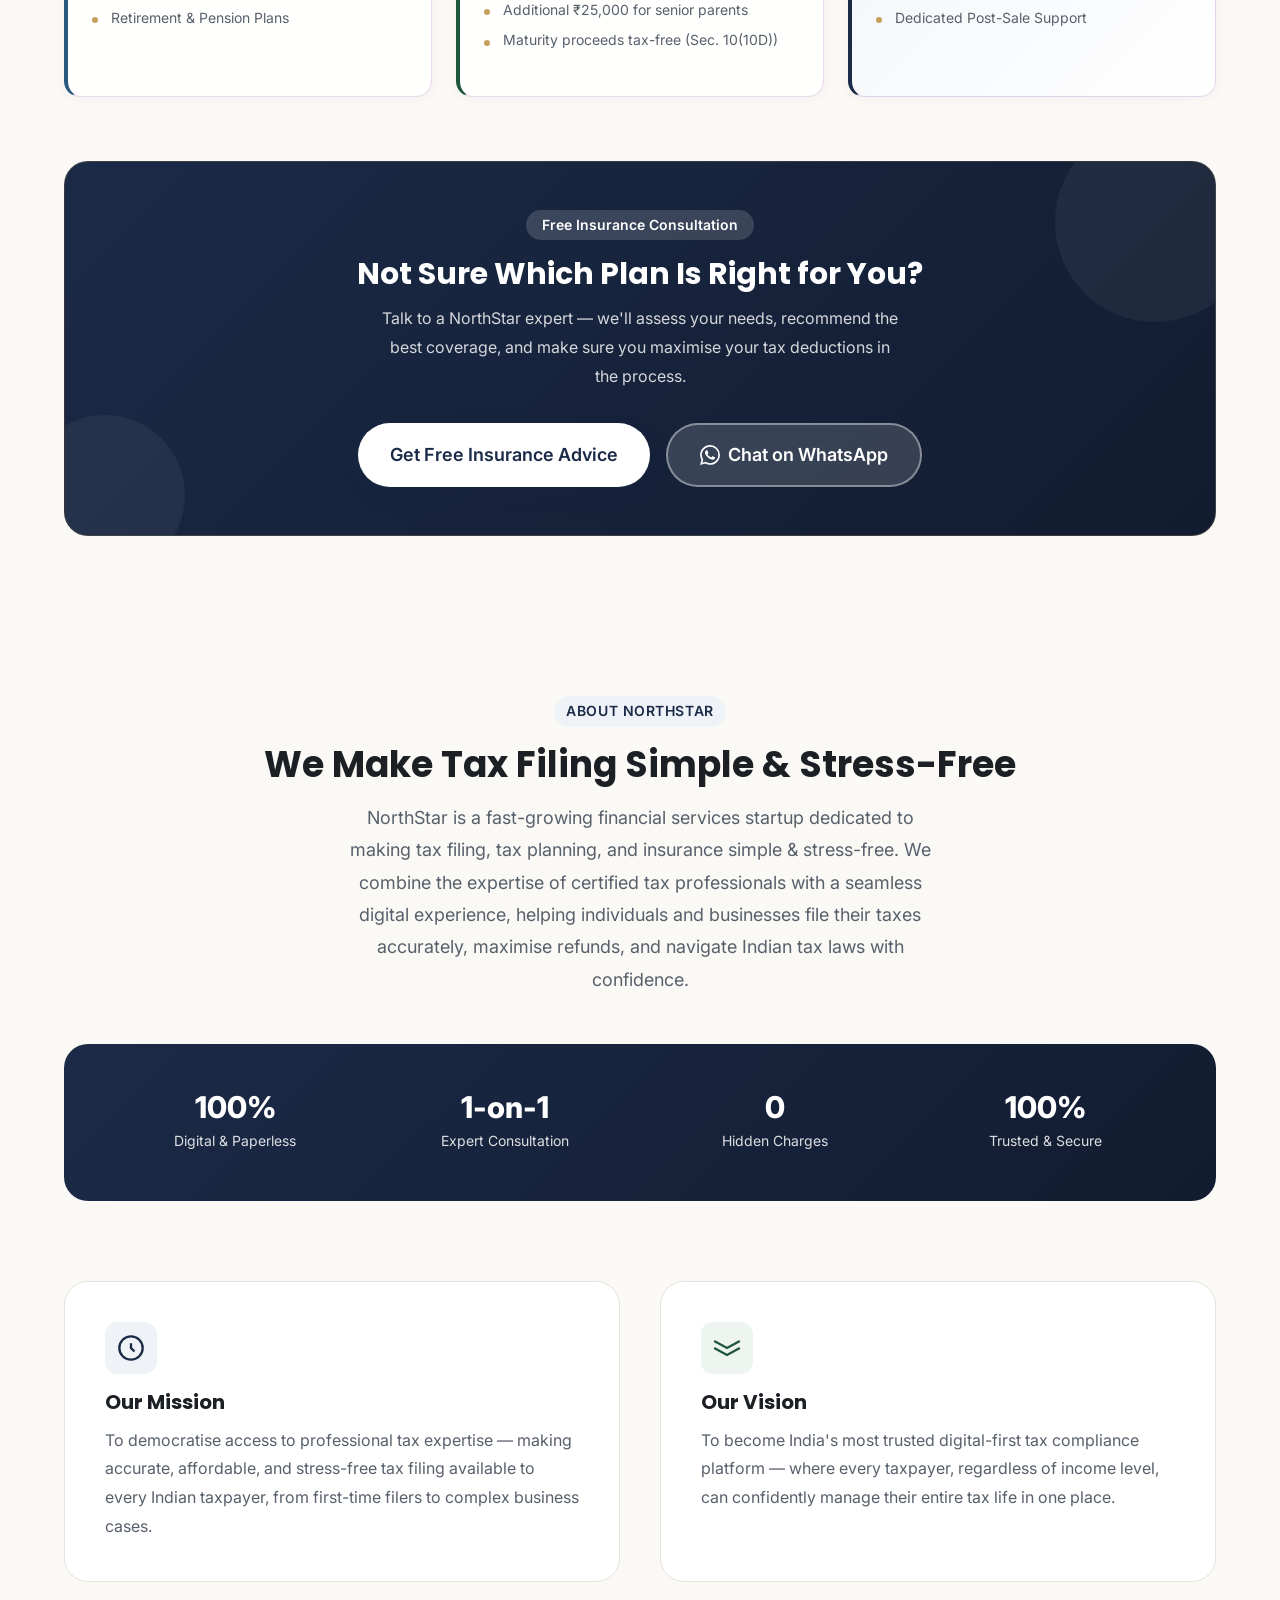
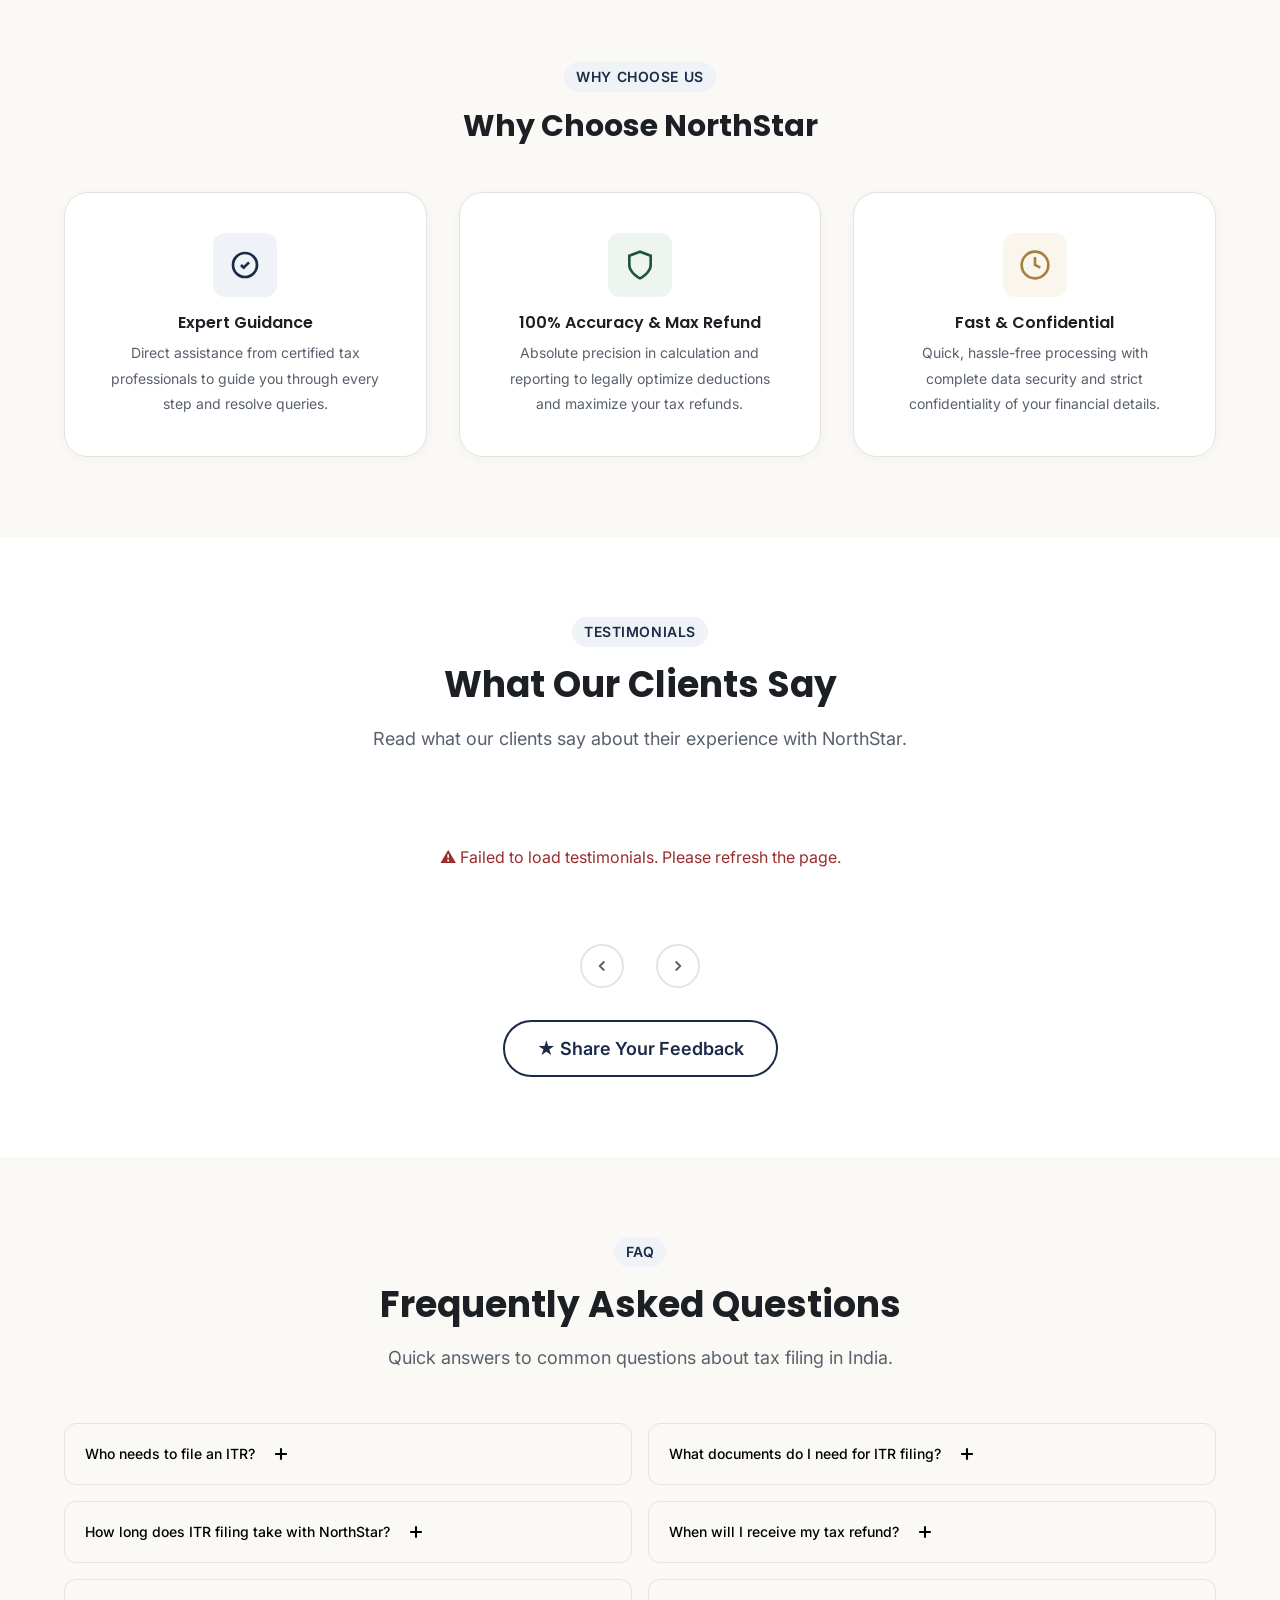
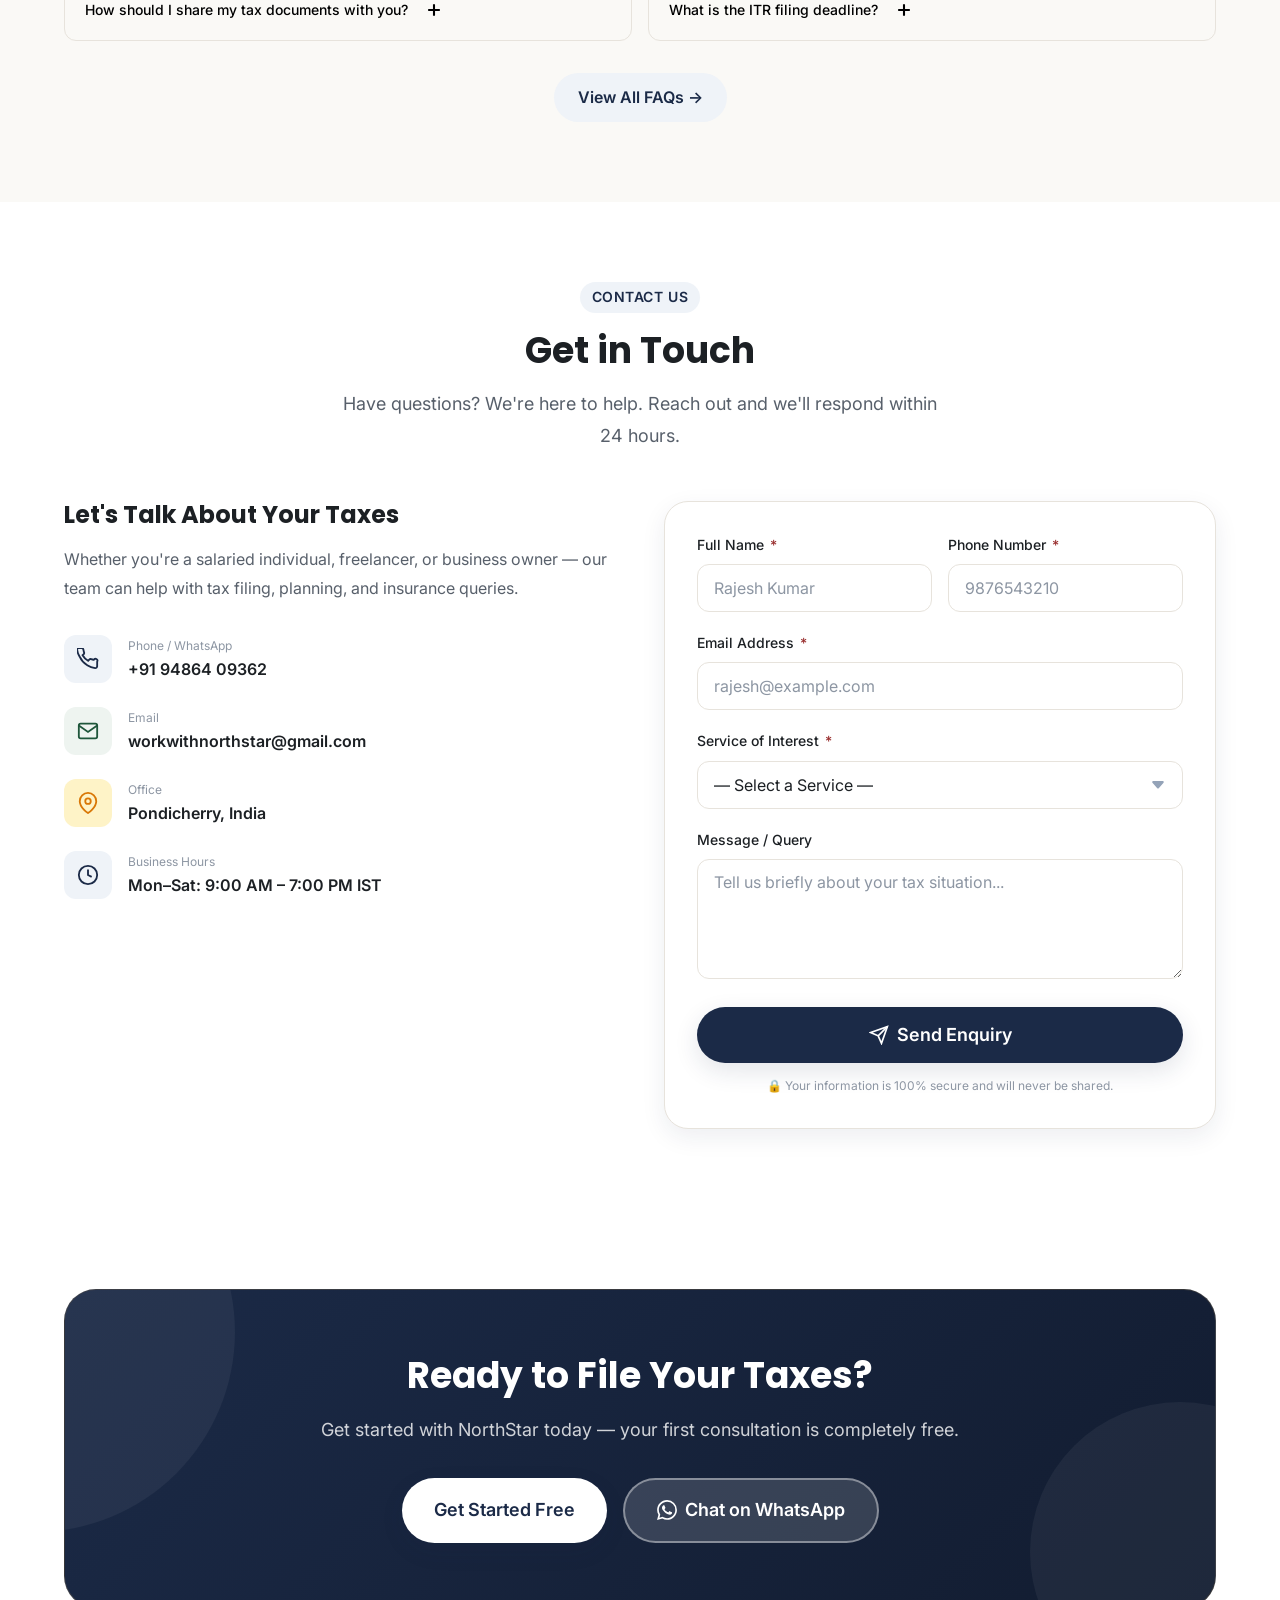
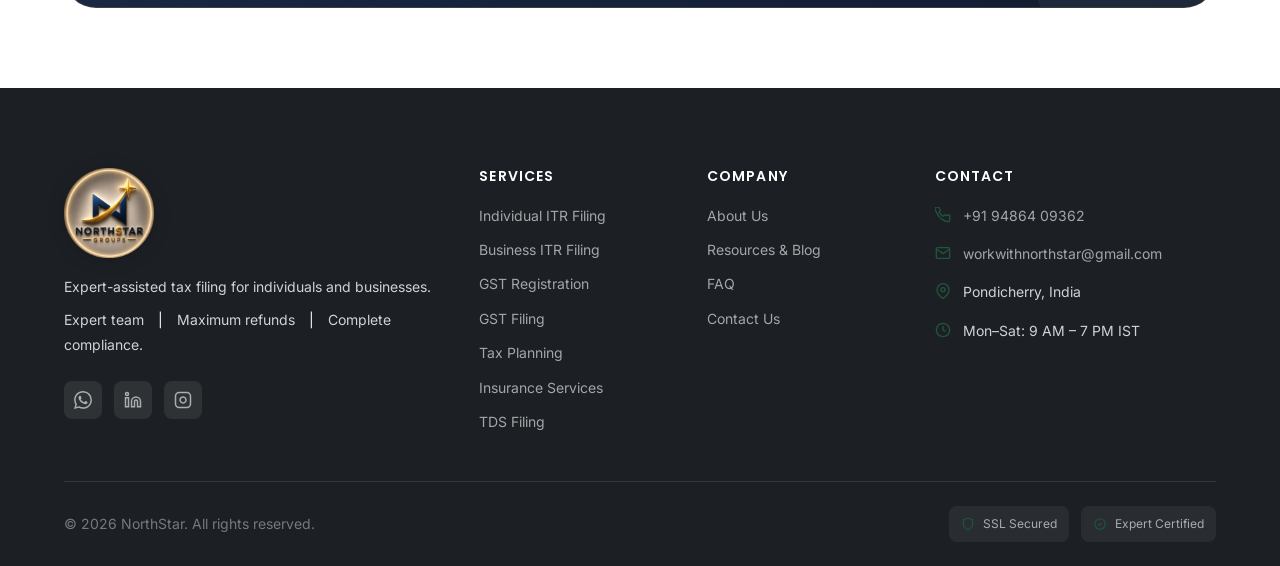
==== commit d355e34a: "mandat mail" ====
--- a/index.html
+++ b/index.html
@@ -23,9 +23,9 @@
     href="https://fonts.googleapis.com/css2?family=Inter:wght@400;500;600;700;800&family=Poppins:wght@500;600;700;800&display=swap"
     rel="stylesheet" />
   <!-- Styles -->
-  <link rel="stylesheet" href="css/variables.css" />
-  <link rel="stylesheet" href="css/reset.css" />
-  <link rel="stylesheet" href="css/main.css" />
+  <link rel="stylesheet" href="css/variables.css?v=1.2" />
+  <link rel="stylesheet" href="css/reset.css?v=1.2" />
+  <link rel="stylesheet" href="css/main.css?v=1.2" />
   <!-- Schema.org JSON-LD -->
   <script type="application/ld+json">
   {
@@ -559,7 +559,7 @@
         <div class="testimonials-carousel" id="testimonials-carousel" aria-label="Client testimonials carousel"
           aria-live="polite">
           <div class="testimonials-track" id="testimonials-track">
-            <!-- Dynamically populated via testimonials.js -->
+            <!-- Dynamically populated via testimonials.js?v=1.2 -->
             <div style="text-align: center; padding: var(--sp-12) 0; color: var(--text-secondary); width: 100%;">
               <span class="btn-spinner" style="border-color: var(--primary); border-top-color: transparent; width: 32px; height: 32px; display: inline-block;"></span>
               <p style="margin-top: var(--sp-4);">Loading testimonials...</p>
@@ -574,7 +574,7 @@
             </svg>
           </button>
           <div class="carousel-dots" role="list" id="carousel-dots" aria-label="Slide indicators">
-            <!-- Dynamically populated via testimonials.js -->
+            <!-- Dynamically populated via testimonials.js?v=1.2 -->
           </div>
           <button class="carousel-btn" id="next-btn" onclick="carouselNext()" aria-label="Next testimonials">
             <svg width="18" height="18" fill="none" stroke="currentColor" stroke-width="2.5" viewBox="0 0 24 24"
@@ -797,9 +797,9 @@
                 </div>
               </div>
               <div class="form-group">
-                <label class="form-label" for="email">Email Address</label>
+                <label class="form-label" for="email">Email Address <span aria-hidden="true">*</span></label>
                 <input class="form-control" type="email" id="email" name="email" placeholder="rajesh@example.com"
-                  autocomplete="email" />
+                  required autocomplete="email" />
                 <div class="form-error" id="email-error" role="alert"></div>
               </div>
               <div class="form-group">
